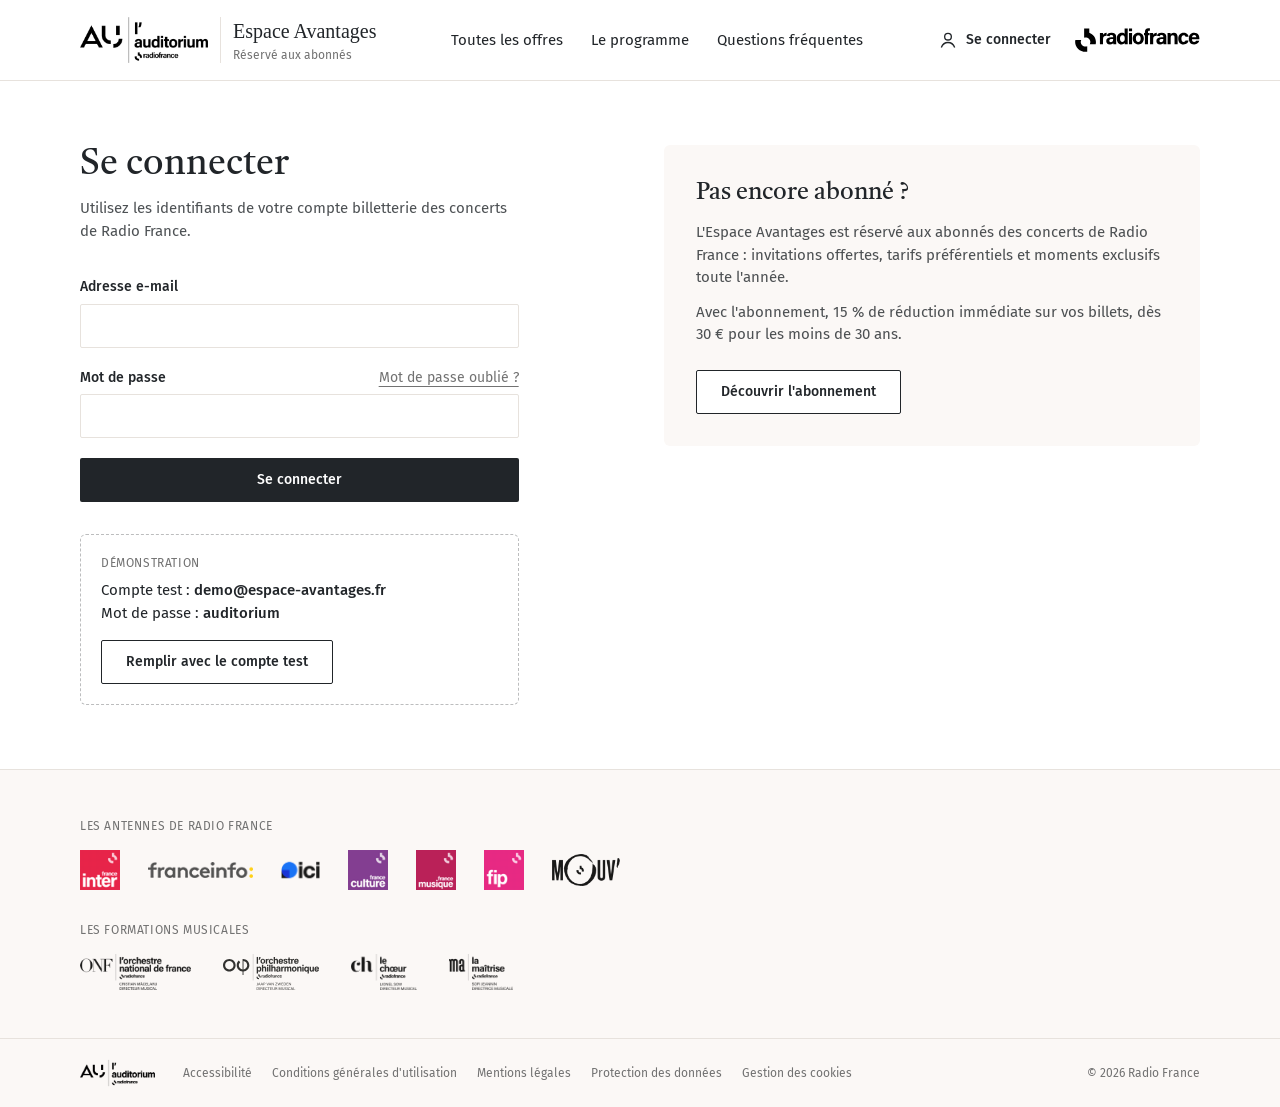
==== connexion.html @ 9acee616 "Retours de Rachel : formules d'abonnement, dégradés NL discrets, logos des antennes, FAQ connexion C" ====
<!DOCTYPE html>
<html lang="fr">
<head>
    <meta charset="UTF-8">
    <meta name="viewport" content="width=device-width, initial-scale=1.0">
    <meta name="robots" content="noindex, nofollow">
    <title>Se connecter - Espace Avantages (V5)</title>
    <!--
      V5 : reprise de la maquette V4 d'Emmanuelle (RnD) avec les remarques du 18/11/2026
      - Logo l'Auditorium en haut à gauche, « Réservé aux abonnés » en petit, logo Radio France noir à droite
      - Polices de la newsletter et du site de la Maison de la Radio : Castoro (titres), Fira Sans (texte)
      - Plus de bleu Radio France : boutons noirs comme les boutons « Réserver » du site de la Maison de la Radio
      - Peu de noir / gris foncé : fonds blancs et crème
      - Pas de bloc « Rechercher une offre » sur la home : bouton « Voir toutes les offres »
      - Carrousel : photo dominante, titre court qui ne recouvre plus l'image, bouton plus discret
      - Plus d'offres visibles, boutons hiérarchisés, présentation de l'EA en 3 points
    -->
    <link rel="preconnect" href="https://fonts.googleapis.com">
    <link rel="preconnect" href="https://fonts.gstatic.com" crossorigin>
    <link href="https://fonts.googleapis.com/css2?family=Castoro:ital@0;1&family=Fira+Sans:wght@400;500;600&display=swap" rel="stylesheet">
    <link rel="stylesheet" href="style.css?v=202611261150">
    <style>
        .no-scrollbar::-webkit-scrollbar { display: none; }
        .no-scrollbar { scrollbar-width: none; }
        /* Carrousel : les offres glissent côte à côte et suivent le doigt */
        #viewport { overflow: hidden; touch-action: pan-y; }
        #track { display: flex; transition: transform .55s cubic-bezier(.22,.61,.36,1); will-change: transform; }
        #track.drag { transition: none; }
        .slide { display: grid; flex: 0 0 100%; min-width: 100%; user-select: none; -webkit-user-select: none; }
        .slide img { -webkit-user-drag: none; }
        @media (prefers-reduced-motion: reduce) { #track { transition: none; } }
        details > summary { list-style: none; cursor: pointer; }
        details > summary::-webkit-details-marker { display: none; }
        details[open] .chev { transform: rotate(180deg); }
        :focus-visible { outline: 2px solid #212529; outline-offset: 3px; }
        .chip { flex-shrink: 0; height: 2.5rem; padding: 0 1.1rem; border: 1px solid #E7E2DD; border-radius: 999px; font-size: 14px; background: #fff; white-space: nowrap; transition: background .15s, color .15s, border-color .15s; }
        .chip:hover { border-color: #212529; }
        .chip[aria-pressed="true"] { background: #212529; border-color: #212529; color: #fff; }
        /* Dégradés de la newsletter, en touches discrètes */
        .bandeau-degrade { position: relative; background: #fff; isolation: isolate; }
        .bandeau-degrade::before { content: ''; position: absolute; inset: 0; z-index: -1; background: url(img/degrade-large.jpg) center bottom / cover no-repeat; opacity: .55; }
        @media (hover: hover) {
            a.group.border[href^="offre.html"] { position: relative; }
            a.group.border[href^="offre.html"]::before { content: ''; position: absolute; inset: 30% -26px -34px; z-index: -1; background: url(img/degrade-centre.jpg) center / 100% 100% no-repeat; opacity: 0; transition: opacity .45s ease; filter: saturate(1.15); pointer-events: none; }
            a.group.border[href^="offre.html"]:hover::before { opacity: 1; }
        }
    </style>
</head>
<body class="bg-white text-au-ink font-sans antialiased">

    <!-- ============ HAUT DE PAGE ============ -->
    <header class="sticky top-0 z-30 bg-white border-b border-au-line">
        <div class="max-w-6xl mx-auto px-4 h-16 md:h-20 flex items-center justify-between gap-4">
            <a href="avantage-v5.html" class="flex items-center gap-2.5 sm:gap-3 shrink-0" aria-label="Espace Avantages, accueil">
                <img src="img/auditorium_logo.png" alt="l'Auditorium de Radio France" class="h-8 sm:h-9 md:h-12 w-auto">
                <span class="block border-l border-au-line pl-2.5 sm:pl-3 leading-tight">
                    <span class="block font-nl text-[15px] sm:text-lg md:text-xl leading-none whitespace-nowrap">Espace Avantages</span>
                    <span class="block text-[11px] sm:text-xs text-au-grey mt-0.5">Réservé aux abonnés</span>
                </span>
            </a>

            <nav class="hidden lg:flex items-center gap-5 xl:gap-7 text-[15px] whitespace-nowrap" aria-label="Menu principal">
                <a href="offres.html" class="hover:underline underline-offset-4">Toutes les offres</a>
                <a href="#programme" class="hover:underline underline-offset-4">Le programme</a>
                <a href="#faq" class="hover:underline underline-offset-4">Questions fréquentes</a>
            </nav>

            <div class="flex items-center gap-4 md:gap-6">
                <a href="#" class="flex items-center gap-2 text-sm font-medium whitespace-nowrap hover:underline underline-offset-4">
                    <svg class="w-5 h-5" viewBox="0 0 24 24" fill="none" stroke="currentColor" stroke-width="1.6" aria-hidden="true"><circle cx="12" cy="8" r="4"/><path d="M4 21c1.5-4 4.5-6 8-6s6.5 2 8 6"/></svg>
                    <span class="hidden md:inline">Se connecter</span>
                </a>
                <img src="img/rf_logo_noir.svg" alt="Radio France" class="hidden sm:block h-5 md:h-6 w-auto">
                <button class="lg:hidden p-1" aria-label="Ouvrir le menu">
                    <svg class="w-6 h-6" viewBox="0 0 24 24" fill="none" stroke="currentColor" stroke-width="1.6" aria-hidden="true"><path d="M4 7h16M4 12h16M4 17h16"/></svg>
                </button>
            </div>
        </div>
    </header>

    <main>
    <div class="max-w-6xl mx-auto px-4 py-10 md:py-16">
        <div class="grid grid-cols-1 md:grid-cols-12 gap-8 md:gap-12 items-start">
            <div class="md:col-span-6 lg:col-span-5">
                <h1 class="font-serif text-3xl md:text-4xl">Se connecter</h1>
                <p class="mt-3 text-[15px] text-au-ink/80">Utilisez les identifiants de votre compte billetterie des concerts de Radio France.</p>
                <form id="form" class="mt-8 space-y-5" novalidate>
                    <div>
                        <label for="email" class="text-sm font-medium">Adresse e-mail</label>
                        <input id="email" type="email" autocomplete="username" class="mt-1.5 w-full h-11 px-3 border border-au-line rounded-sm text-[15px] focus:outline-none focus:border-au-ink">
                    </div>
                    <div>
                        <div class="flex items-baseline justify-between"><label for="mdp" class="text-sm font-medium">Mot de passe</label><a href="#" class="text-sm underline underline-offset-4 text-au-grey">Mot de passe oublié ?</a></div>
                        <input id="mdp" type="password" autocomplete="current-password" class="mt-1.5 w-full h-11 px-3 border border-au-line rounded-sm text-[15px] focus:outline-none focus:border-au-ink">
                    </div>
                    <p id="erreur" class="hidden text-sm text-fm" role="alert">Adresse e-mail ou mot de passe incorrect.</p>
                    <button type="submit" class="w-full inline-flex items-center justify-center h-11 px-6 bg-au-ink text-white text-sm font-medium rounded-sm hover:bg-black transition">Se connecter</button>
                </form>
                <div class="mt-8 border border-dashed border-au-ink/30 rounded-md p-5">
                    <p class="text-xs uppercase tracking-wider text-au-grey">Démonstration</p>
                    <p class="mt-2 text-[15px]">Compte test : <strong class="font-medium">demo@espace-avantages.fr</strong><br>Mot de passe : <strong class="font-medium">auditorium</strong></p>
                    <button id="remplir" type="button" class="mt-4 inline-flex items-center justify-center h-11 px-6 border border-au-ink bg-white text-sm font-medium rounded-sm hover:bg-au-ink hover:text-white transition">Remplir avec le compte test</button>
                </div>
            </div>
            <div class="md:col-span-6 lg:col-span-6 lg:col-start-7 bg-au-cream rounded-md p-6 md:p-8">
                <h2 class="font-serif text-2xl">Pas encore abonné ?</h2>
                <p class="mt-3 text-[15px] text-au-ink/80">L'Espace Avantages est réservé aux abonnés des concerts de Radio France : invitations offertes, tarifs préférentiels et moments exclusifs toute l'année.</p>
                <p class="mt-3 text-[15px] text-au-ink/80">Avec l'abonnement, 15 % de réduction immédiate sur vos billets, dès 30 € pour les moins de 30 ans.</p>
                <a href="#" class="mt-6 inline-flex items-center justify-center h-11 px-6 border border-au-ink bg-white text-sm font-medium rounded-sm hover:bg-au-ink hover:text-white transition">Découvrir l'abonnement</a>
            </div>
        </div>
    </div>
    </main>

    <!-- ============ PIED DE PAGE ============ -->
    <footer class="bg-au-cream border-t border-au-line">
        <div class="max-w-6xl mx-auto px-4 py-10 md:py-12 space-y-8">
            <div>
                <p class="text-xs uppercase tracking-wider text-au-grey mb-4">Les antennes de Radio France</p>
                <nav class="flex flex-wrap items-center gap-x-7 gap-y-5" aria-label="Antennes de Radio France"><a href="https://www.radiofrance.fr/franceinter" target="_blank" rel="noopener" class="opacity-90 hover:opacity-100 transition" aria-label="France Inter"><img loading="lazy" src="img/logos/France-Inter.png" alt="France Inter" class="h-10 w-auto"></a><a href="https://www.franceinfo.fr/" target="_blank" rel="noopener" class="opacity-90 hover:opacity-100 transition" aria-label="franceinfo"><img loading="lazy" src="img/logos/Franceinfo.png" alt="franceinfo" class="h-4 w-auto"></a><a href="https://www.ici.fr/" target="_blank" rel="noopener" class="opacity-90 hover:opacity-100 transition" aria-label="ici"><img loading="lazy" src="img/logos/ici.png" alt="ici" class="h-8 w-auto"></a><a href="https://www.radiofrance.fr/franceculture" target="_blank" rel="noopener" class="opacity-90 hover:opacity-100 transition" aria-label="France Culture"><img loading="lazy" src="img/logos/France-Culture.png" alt="France Culture" class="h-10 w-auto"></a><a href="https://www.radiofrance.fr/francemusique" target="_blank" rel="noopener" class="opacity-90 hover:opacity-100 transition" aria-label="France Musique"><img loading="lazy" src="img/logos/France-Musique.png" alt="France Musique" class="h-10 w-auto"></a><a href="https://www.radiofrance.fr/fip" target="_blank" rel="noopener" class="opacity-90 hover:opacity-100 transition" aria-label="Fip"><img loading="lazy" src="img/logos/FIP.png" alt="Fip" class="h-10 w-auto"></a><a href="https://www.radiofrance.fr/mouv" target="_blank" rel="noopener" class="opacity-90 hover:opacity-100 transition" aria-label="Mouv'"><img loading="lazy" src="img/logos/mouv.png" alt="Mouv'" class="h-8 w-auto"></a></nav>
            </div>
            <div>
                <p class="text-xs uppercase tracking-wider text-au-grey mb-4">Les formations musicales</p>
                <nav class="flex flex-wrap items-center gap-x-8 gap-y-5" aria-label="Formations musicales de Radio France"><a href="https://www.maisondelaradioetdelamusique.fr/formations/orchestre-national-de-france" target="_blank" rel="noopener" class="opacity-90 hover:opacity-100 transition" aria-label="Orchestre National de France"><img loading="lazy" src="img/logos/onf-202010.png" alt="Orchestre National de France" class="h-9 w-auto"></a><a href="https://www.maisondelaradioetdelamusique.fr/formations/orchestre-philharmonique-de-radio-france" target="_blank" rel="noopener" class="opacity-90 hover:opacity-100 transition" aria-label="Orchestre Philharmonique de Radio France"><img loading="lazy" src="img/logos/orchestre_philarmonique_4.svg" alt="Orchestre Philharmonique de Radio France" class="h-9 w-auto"></a><a href="https://www.maisondelaradioetdelamusique.fr/formations/choeur-de-radio-france" target="_blank" rel="noopener" class="opacity-90 hover:opacity-100 transition" aria-label="Chœur de Radio France"><img loading="lazy" src="img/logos/ch.png" alt="Chœur de Radio France" class="h-9 w-auto"></a><a href="https://www.maisondelaradioetdelamusique.fr/formations/maitrise-de-radio-france" target="_blank" rel="noopener" class="opacity-90 hover:opacity-100 transition" aria-label="Maîtrise de Radio France"><img loading="lazy" src="img/logos/ma.png" alt="Maîtrise de Radio France" class="h-9 w-auto"></a></nav>
            </div>
        </div>
        <div class="border-t border-au-line">
            <div class="max-w-6xl mx-auto px-4 py-5 flex flex-wrap items-center gap-x-5 gap-y-2 text-xs text-au-grey">
                <img src="img/auditorium_logo.png" alt="l'Auditorium de Radio France" class="h-7 w-auto mr-2">
                <a href="#" class="hover:underline">Accessibilité</a><a href="#" class="hover:underline">Conditions générales d'utilisation</a><a href="#" class="hover:underline">Mentions légales</a><a href="#" class="hover:underline">Protection des données</a><a href="#" class="hover:underline">Gestion des cookies</a><span class="md:ml-auto">© 2026 Radio France</span>
            </div>
        </div>
    </footer>

    <script src="auth.js"></script>

    <script>
    (function () {
        const p = new URLSearchParams(location.search);
        const retour = p.get('retour') || 'avantage-v5.html';
        if (EA.utilisateur()) { location.replace(retour); return; }
        const $ = id => document.getElementById(id);
        $('remplir').onclick = () => { $('email').value = EA.DEMO.email; $('mdp').value = EA.DEMO.mdp; $('email').focus(); };
        $('form').onsubmit = ev => {
            ev.preventDefault();
            if (EA.connecter($('email').value, $('mdp').value)) location.href = retour;
            else { $('erreur').classList.remove('hidden'); $('mdp').value = ''; $('mdp').focus(); }
        };
    })();
    </script>
</body>
</html>
---- style.css ----
*,:after,:before{--tw-border-spacing-x:0;--tw-border-spacing-y:0;--tw-translate-x:0;--tw-translate-y:0;--tw-rotate:0;--tw-skew-x:0;--tw-skew-y:0;--tw-scale-x:1;--tw-scale-y:1;--tw-pan-x: ;--tw-pan-y: ;--tw-pinch-zoom: ;--tw-scroll-snap-strictness:proximity;--tw-gradient-from-position: ;--tw-gradient-via-position: ;--tw-gradient-to-position: ;--tw-ordinal: ;--tw-slashed-zero: ;--tw-numeric-figure: ;--tw-numeric-spacing: ;--tw-numeric-fraction: ;--tw-ring-inset: ;--tw-ring-offset-width:0px;--tw-ring-offset-color:#fff;--tw-ring-color:rgba(59,130,246,.5);--tw-ring-offset-shadow:0 0 #0000;--tw-ring-shadow:0 0 #0000;--tw-shadow:0 0 #0000;--tw-shadow-colored:0 0 #0000;--tw-blur: ;--tw-brightness: ;--tw-contrast: ;--tw-grayscale: ;--tw-hue-rotate: ;--tw-invert: ;--tw-saturate: ;--tw-sepia: ;--tw-drop-shadow: ;--tw-backdrop-blur: ;--tw-backdrop-brightness: ;--tw-backdrop-contrast: ;--tw-backdrop-grayscale: ;--tw-backdrop-hue-rotate: ;--tw-backdrop-invert: ;--tw-backdrop-opacity: ;--tw-backdrop-saturate: ;--tw-backdrop-sepia: ;--tw-contain-size: ;--tw-contain-layout: ;--tw-contain-paint: ;--tw-contain-style: }::backdrop{--tw-border-spacing-x:0;--tw-border-spacing-y:0;--tw-translate-x:0;--tw-translate-y:0;--tw-rotate:0;--tw-skew-x:0;--tw-skew-y:0;--tw-scale-x:1;--tw-scale-y:1;--tw-pan-x: ;--tw-pan-y: ;--tw-pinch-zoom: ;--tw-scroll-snap-strictness:proximity;--tw-gradient-from-position: ;--tw-gradient-via-position: ;--tw-gradient-to-position: ;--tw-ordinal: ;--tw-slashed-zero: ;--tw-numeric-figure: ;--tw-numeric-spacing: ;--tw-numeric-fraction: ;--tw-ring-inset: ;--tw-ring-offset-width:0px;--tw-ring-offset-color:#fff;--tw-ring-color:rgba(59,130,246,.5);--tw-ring-offset-shadow:0 0 #0000;--tw-ring-shadow:0 0 #0000;--tw-shadow:0 0 #0000;--tw-shadow-colored:0 0 #0000;--tw-blur: ;--tw-brightness: ;--tw-contrast: ;--tw-grayscale: ;--tw-hue-rotate: ;--tw-invert: ;--tw-saturate: ;--tw-sepia: ;--tw-drop-shadow: ;--tw-backdrop-blur: ;--tw-backdrop-brightness: ;--tw-backdrop-contrast: ;--tw-backdrop-grayscale: ;--tw-backdrop-hue-rotate: ;--tw-backdrop-invert: ;--tw-backdrop-opacity: ;--tw-backdrop-saturate: ;--tw-backdrop-sepia: ;--tw-contain-size: ;--tw-contain-layout: ;--tw-contain-paint: ;--tw-contain-style: }/*! tailwindcss v3.4.17 | MIT License | https://tailwindcss.com*/*,:after,:before{box-sizing:border-box;border:0 solid #e5e7eb}:after,:before{--tw-content:""}:host,html{line-height:1.5;-webkit-text-size-adjust:100%;-moz-tab-size:4;-o-tab-size:4;tab-size:4;font-family:Fira Sans,Arial,sans-serif;font-feature-settings:normal;font-variation-settings:normal;-webkit-tap-highlight-color:transparent}body{margin:0;line-height:inherit}hr{height:0;color:inherit;border-top-width:1px}abbr:where([title]){-webkit-text-decoration:underline dotted;text-decoration:underline dotted}h1,h2,h3,h4,h5,h6{font-size:inherit;font-weight:inherit}a{color:inherit;text-decoration:inherit}b,strong{font-weight:bolder}code,kbd,pre,samp{font-family:ui-monospace,SFMono-Regular,Menlo,Monaco,Consolas,Liberation Mono,Courier New,monospace;font-feature-settings:normal;font-variation-settings:normal;font-size:1em}small{font-size:80%}sub,sup{font-size:75%;line-height:0;position:relative;vertical-align:baseline}sub{bottom:-.25em}sup{top:-.5em}table{text-indent:0;border-color:inherit;border-collapse:collapse}button,input,optgroup,select,textarea{font-family:inherit;font-feature-settings:inherit;font-variation-settings:inherit;font-size:100%;font-weight:inherit;line-height:inherit;letter-spacing:inherit;color:inherit;margin:0;padding:0}button,select{text-transform:none}button,input:where([type=button]),input:where([type=reset]),input:where([type=submit]){-webkit-appearance:button;background-color:transparent;background-image:none}:-moz-focusring{outline:auto}:-moz-ui-invalid{box-shadow:none}progress{vertical-align:baseline}::-webkit-inner-spin-button,::-webkit-outer-spin-button{height:auto}[type=search]{-webkit-appearance:textfield;outline-offset:-2px}::-webkit-search-decoration{-webkit-appearance:none}::-webkit-file-upload-button{-webkit-appearance:button;font:inherit}summary{display:list-item}blockquote,dd,dl,figure,h1,h2,h3,h4,h5,h6,hr,p,pre{margin:0}fieldset{margin:0}fieldset,legend{padding:0}menu,ol,ul{list-style:none;margin:0;padding:0}dialog{padding:0}textarea{resize:vertical}input::-moz-placeholder,textarea::-moz-placeholder{opacity:1;color:#9ca3af}input::placeholder,textarea::placeholder{opacity:1;color:#9ca3af}[role=button],button{cursor:pointer}:disabled{cursor:default}audio,canvas,embed,iframe,img,object,svg,video{display:block;vertical-align:middle}img,video{max-width:100%;height:auto}[hidden]:where(:not([hidden=until-found])){display:none}.fixed{position:fixed}.absolute{position:absolute}.relative{position:relative}.sticky{position:sticky}.inset-0{inset:0}.top-0{top:0}.isolate{isolation:isolate}.z-30{z-index:30}.z-40{z-index:40}.-mx-4{margin-left:-1rem;margin-right:-1rem}.mx-auto{margin-left:auto;margin-right:auto}.mb-4{margin-bottom:1rem}.mb-5{margin-bottom:1.25rem}.mb-6{margin-bottom:1.5rem}.mr-2{margin-right:.5rem}.mt-0\.5{margin-top:.125rem}.mt-1{margin-top:.25rem}.mt-1\.5{margin-top:.375rem}.mt-10{margin-top:2.5rem}.mt-16{margin-top:4rem}.mt-2{margin-top:.5rem}.mt-2\.5{margin-top:.625rem}.mt-3{margin-top:.75rem}.mt-4{margin-top:1rem}.mt-5{margin-top:1.25rem}.mt-6{margin-top:1.5rem}.mt-8{margin-top:2rem}.mt-auto{margin-top:auto}.block{display:block}.flex{display:flex}.inline-flex{display:inline-flex}.grid{display:grid}.hidden{display:none}.aspect-\[16\/10\]{aspect-ratio:16/10}.aspect-\[4\/3\]{aspect-ratio:4/3}.aspect-\[540\/620\]{aspect-ratio:540/620}.h-1{height:.25rem}.h-1\.5{height:.375rem}.h-10{height:2.5rem}.h-11{height:2.75rem}.h-16{height:4rem}.h-2{height:.5rem}.h-2\.5{height:.625rem}.h-20{height:5rem}.h-4{height:1rem}.h-5{height:1.25rem}.h-6{height:1.5rem}.h-7{height:1.75rem}.h-8{height:2rem}.h-9{height:2.25rem}.h-full{height:100%}.max-h-\[90vh\]{max-height:90vh}.w-16{width:4rem}.w-2{width:.5rem}.w-2\.5{width:.625rem}.w-20{width:5rem}.w-4{width:1rem}.w-5{width:1.25rem}.w-6{width:1.5rem}.w-8{width:2rem}.w-9{width:2.25rem}.w-\[44\%\]{width:44%}.w-\[62\%\]{width:62%}.w-auto{width:auto}.w-full{width:100%}.min-w-0{min-width:0}.max-w-3xl{max-width:48rem}.max-w-6xl{max-width:72rem}.flex-1{flex:1 1 0%}.flex-shrink{flex-shrink:1}.shrink-0{flex-shrink:0}.transform{transform:translate(var(--tw-translate-x),var(--tw-translate-y)) rotate(var(--tw-rotate)) skewX(var(--tw-skew-x)) skewY(var(--tw-skew-y)) scaleX(var(--tw-scale-x)) scaleY(var(--tw-scale-y))}.cursor-pointer{cursor:pointer}.snap-x{scroll-snap-type:x var(--tw-scroll-snap-strictness)}.snap-mandatory{--tw-scroll-snap-strictness:mandatory}.snap-start{scroll-snap-align:start}.scroll-mt-28{scroll-margin-top:7rem}.scroll-px-4{scroll-padding-left:1rem;scroll-padding-right:1rem}.grid-cols-1{grid-template-columns:repeat(1,minmax(0,1fr))}.flex-col{flex-direction:column}.flex-wrap{flex-wrap:wrap}.place-items-center{place-items:center}.items-start{align-items:flex-start}.items-end{align-items:flex-end}.items-center{align-items:center}.items-baseline{align-items:baseline}.justify-center{justify-content:center}.justify-between{justify-content:space-between}.gap-0{gap:0}.gap-1{gap:.25rem}.gap-1\.5{gap:.375rem}.gap-2{gap:.5rem}.gap-2\.5{gap:.625rem}.gap-3{gap:.75rem}.gap-4{gap:1rem}.gap-5{gap:1.25rem}.gap-6{gap:1.5rem}.gap-8{gap:2rem}.gap-x-5{-moz-column-gap:1.25rem;column-gap:1.25rem}.gap-x-7{-moz-column-gap:1.75rem;column-gap:1.75rem}.gap-x-8{-moz-column-gap:2rem;column-gap:2rem}.gap-y-2{row-gap:.5rem}.gap-y-5{row-gap:1.25rem}.space-y-1>:not([hidden])~:not([hidden]){--tw-space-y-reverse:0;margin-top:calc(.25rem*(1 - var(--tw-space-y-reverse)));margin-bottom:calc(.25rem*var(--tw-space-y-reverse))}.space-y-2>:not([hidden])~:not([hidden]){--tw-space-y-reverse:0;margin-top:calc(.5rem*(1 - var(--tw-space-y-reverse)));margin-bottom:calc(.5rem*var(--tw-space-y-reverse))}.space-y-3>:not([hidden])~:not([hidden]){--tw-space-y-reverse:0;margin-top:calc(.75rem*(1 - var(--tw-space-y-reverse)));margin-bottom:calc(.75rem*var(--tw-space-y-reverse))}.space-y-5>:not([hidden])~:not([hidden]){--tw-space-y-reverse:0;margin-top:calc(1.25rem*(1 - var(--tw-space-y-reverse)));margin-bottom:calc(1.25rem*var(--tw-space-y-reverse))}.space-y-8>:not([hidden])~:not([hidden]){--tw-space-y-reverse:0;margin-top:calc(2rem*(1 - var(--tw-space-y-reverse)));margin-bottom:calc(2rem*var(--tw-space-y-reverse))}.self-start{align-self:flex-start}.overflow-hidden{overflow:hidden}.overflow-x-auto{overflow-x:auto}.overflow-y-auto{overflow-y:auto}.whitespace-nowrap{white-space:nowrap}.rounded{border-radius:.25rem}.rounded-full{border-radius:9999px}.rounded-md{border-radius:.375rem}.rounded-sm{border-radius:.125rem}.rounded-t-lg{border-top-left-radius:.5rem;border-top-right-radius:.5rem}.border{border-width:1px}.border-b{border-bottom-width:1px}.border-l{border-left-width:1px}.border-t{border-top-width:1px}.border-dashed{border-style:dashed}.border-au-ink{--tw-border-opacity:1;border-color:rgb(33 37 41/var(--tw-border-opacity,1))}.border-au-ink\/30{border-color:rgba(33,37,41,.3)}.border-au-line{--tw-border-opacity:1;border-color:rgb(231 226 221/var(--tw-border-opacity,1))}.bg-\[\#5CFFA6\]{--tw-bg-opacity:1;background-color:rgb(92 255 166/var(--tw-bg-opacity,1))}.bg-au-cream{--tw-bg-opacity:1;background-color:rgb(251 248 246/var(--tw-bg-opacity,1))}.bg-au-ink{--tw-bg-opacity:1;background-color:rgb(33 37 41/var(--tw-bg-opacity,1))}.bg-au-line{--tw-bg-opacity:1;background-color:rgb(231 226 221/var(--tw-bg-opacity,1))}.bg-black\/40{background-color:rgba(0,0,0,.4)}.bg-fc{background-color:rgb(117 42 131/var(--tw-bg-opacity,1))}.bg-fc,.bg-fi{--tw-bg-opacity:1}.bg-fi{background-color:rgb(226 1 52/var(--tw-bg-opacity,1))}.bg-fm{--tw-bg-opacity:1;background-color:rgb(168 0 65/var(--tw-bg-opacity,1))}.bg-white{--tw-bg-opacity:1;background-color:rgb(255 255 255/var(--tw-bg-opacity,1))}.object-contain{-o-object-fit:contain;object-fit:contain}.object-cover{-o-object-fit:cover;object-fit:cover}.p-1{padding:.25rem}.p-3{padding:.75rem}.p-4{padding:1rem}.p-5{padding:1.25rem}.p-6{padding:1.5rem}.px-2{padding-left:.5rem;padding-right:.5rem}.px-2\.5{padding-left:.625rem;padding-right:.625rem}.px-3{padding-left:.75rem;padding-right:.75rem}.px-4{padding-left:1rem;padding-right:1rem}.px-5{padding-left:1.25rem;padding-right:1.25rem}.px-6{padding-left:1.5rem;padding-right:1.5rem}.px-7{padding-left:1.75rem;padding-right:1.75rem}.py-0\.5{padding-top:.125rem;padding-bottom:.125rem}.py-1{padding-top:.25rem;padding-bottom:.25rem}.py-10{padding-top:2.5rem;padding-bottom:2.5rem}.py-16{padding-top:4rem;padding-bottom:4rem}.py-4{padding-top:1rem;padding-bottom:1rem}.py-5{padding-top:1.25rem;padding-bottom:1.25rem}.py-7{padding-top:1.75rem;padding-bottom:1.75rem}.pb-16{padding-bottom:4rem}.pb-3{padding-bottom:.75rem}.pb-8{padding-bottom:2rem}.pl-2\.5{padding-left:.625rem}.pt-12{padding-top:3rem}.pt-14{padding-top:3.5rem}.pt-16{padding-top:4rem}.pt-5{padding-top:1.25rem}.pt-6{padding-top:1.5rem}.pt-8{padding-top:2rem}.text-center{text-align:center}.font-nl{font-family:Georgia,Times New Roman,serif}.font-sans{font-family:Fira Sans,Arial,sans-serif}.font-serif{font-family:Castoro,Georgia,serif}.text-2xl{font-size:1.5rem;line-height:2rem}.text-3xl{font-size:1.875rem;line-height:2.25rem}.text-\[11px\]{font-size:11px}.text-\[15px\]{font-size:15px}.text-\[16px\]{font-size:16px}.text-base{font-size:1rem;line-height:1.5rem}.text-lg{font-size:1.125rem;line-height:1.75rem}.text-sm{font-size:.875rem;line-height:1.25rem}.text-xl{font-size:1.25rem;line-height:1.75rem}.text-xs{font-size:.75rem;line-height:1rem}.font-medium{font-weight:500}.font-semibold{font-weight:600}.uppercase{text-transform:uppercase}.leading-none{line-height:1}.leading-relaxed{line-height:1.625}.leading-snug{line-height:1.375}.leading-tight{line-height:1.25}.tracking-\[0\.2em\]{letter-spacing:.2em}.tracking-wider{letter-spacing:.05em}.text-au-grey{--tw-text-opacity:1;color:rgb(114 114 114/var(--tw-text-opacity,1))}.text-au-ink{--tw-text-opacity:1;color:rgb(33 37 41/var(--tw-text-opacity,1))}.text-au-ink\/80{color:rgba(33,37,41,.8)}.text-au-ink\/90{color:rgba(33,37,41,.9)}.text-fm{--tw-text-opacity:1;color:rgb(168 0 65/var(--tw-text-opacity,1))}.text-white{--tw-text-opacity:1;color:rgb(255 255 255/var(--tw-text-opacity,1))}.underline{text-decoration-line:underline}.underline-offset-4{text-underline-offset:4px}.antialiased{-webkit-font-smoothing:antialiased;-moz-osx-font-smoothing:grayscale}.accent-\[\#212529\]{accent-color:#212529}.opacity-90{opacity:.9}.outline{outline-style:solid}.filter{filter:var(--tw-blur) var(--tw-brightness) var(--tw-contrast) var(--tw-grayscale) var(--tw-hue-rotate) var(--tw-invert) var(--tw-saturate) var(--tw-sepia) var(--tw-drop-shadow)}.transition{transition-property:color,background-color,border-color,text-decoration-color,fill,stroke,opacity,box-shadow,transform,filter,-webkit-backdrop-filter;transition-property:color,background-color,border-color,text-decoration-color,fill,stroke,opacity,box-shadow,transform,filter,backdrop-filter;transition-property:color,background-color,border-color,text-decoration-color,fill,stroke,opacity,box-shadow,transform,filter,backdrop-filter,-webkit-backdrop-filter;transition-timing-function:cubic-bezier(.4,0,.2,1);transition-duration:.15s}.transition-all{transition-property:all;transition-timing-function:cubic-bezier(.4,0,.2,1);transition-duration:.15s}.duration-300{transition-duration:.3s}.after\:w-px:after{content:var(--tw-content);width:1px}.after\:shrink-0:after{content:var(--tw-content);flex-shrink:0}.after\:content-\[\"\"\]:after,.after\:content-\[\'\'\]:after{--tw-content:"";content:var(--tw-content)}.hover\:border-au-ink\/40:hover{border-color:rgba(33,37,41,.4)}.hover\:bg-au-cream:hover{--tw-bg-opacity:1;background-color:rgb(251 248 246/var(--tw-bg-opacity,1))}.hover\:bg-au-ink:hover{--tw-bg-opacity:1;background-color:rgb(33 37 41/var(--tw-bg-opacity,1))}.hover\:bg-black:hover{--tw-bg-opacity:1;background-color:rgb(0 0 0/var(--tw-bg-opacity,1))}.hover\:bg-white:hover{--tw-bg-opacity:1;background-color:rgb(255 255 255/var(--tw-bg-opacity,1))}.hover\:text-white:hover{--tw-text-opacity:1;color:rgb(255 255 255/var(--tw-text-opacity,1))}.hover\:underline:hover{text-decoration-line:underline}.hover\:opacity-100:hover{opacity:1}.hover\:shadow-\[0_6px_20px_-12px_rgba\(0\2c 0\2c 0\2c 0\.25\)\]:hover{--tw-shadow:0 6px 20px -12px rgba(0,0,0,.25);--tw-shadow-colored:0 6px 20px -12px var(--tw-shadow-color);box-shadow:var(--tw-ring-offset-shadow,0 0 #0000),var(--tw-ring-shadow,0 0 #0000),var(--tw-shadow)}.focus\:border-au-ink:focus{--tw-border-opacity:1;border-color:rgb(33 37 41/var(--tw-border-opacity,1))}.focus\:outline-none:focus{outline:2px solid transparent;outline-offset:2px}.group:hover .group-hover\:scale-\[1\.03\]{--tw-scale-x:1.03;--tw-scale-y:1.03;transform:translate(var(--tw-translate-x),var(--tw-translate-y)) rotate(var(--tw-rotate)) skewX(var(--tw-skew-x)) skewY(var(--tw-skew-y)) scaleX(var(--tw-scale-x)) scaleY(var(--tw-scale-y))}.group:hover .group-hover\:underline{text-decoration-line:underline}@media (min-width:640px){.sm\:block{display:block}.sm\:h-9{height:2.25rem}.sm\:w-\[30\%\]{width:30%}.sm\:w-\[42\%\]{width:42%}.sm\:grid-cols-2{grid-template-columns:repeat(2,minmax(0,1fr))}.sm\:grid-cols-3{grid-template-columns:repeat(3,minmax(0,1fr))}.sm\:gap-3{gap:.75rem}.sm\:pl-3{padding-left:.75rem}.sm\:text-lg{font-size:1.125rem;line-height:1.75rem}.sm\:text-xs{font-size:.75rem;line-height:1rem}}@media (min-width:768px){.md\:sticky{position:sticky}.md\:top-28{top:7rem}.md\:col-span-5{grid-column:span 5/span 5}.md\:col-span-6{grid-column:span 6/span 6}.md\:col-span-7{grid-column:span 7/span 7}.md\:mx-0{margin-left:0;margin-right:0}.md\:mb-6{margin-bottom:1.5rem}.md\:mb-8{margin-bottom:2rem}.md\:ml-auto{margin-left:auto}.md\:mt-12{margin-top:3rem}.md\:mt-24{margin-top:6rem}.md\:mt-8{margin-top:2rem}.md\:inline{display:inline}.md\:grid{display:grid}.md\:aspect-\[16\/10\]{aspect-ratio:16/10}.md\:h-10{height:2.5rem}.md\:h-12{height:3rem}.md\:h-20{height:5rem}.md\:h-24{height:6rem}.md\:h-6{height:1.5rem}.md\:w-10{width:2.5rem}.md\:w-20{width:5rem}.md\:w-24{width:6rem}.md\:w-auto{width:auto}.md\:max-w-lg{max-width:32rem}.md\:scroll-px-0{scroll-padding-left:0;scroll-padding-right:0}.md\:grid-cols-12{grid-template-columns:repeat(12,minmax(0,1fr))}.md\:grid-cols-3{grid-template-columns:repeat(3,minmax(0,1fr))}.md\:grid-cols-4{grid-template-columns:repeat(4,minmax(0,1fr))}.md\:grid-cols-5{grid-template-columns:repeat(5,minmax(0,1fr))}.md\:flex-row{flex-direction:row}.md\:items-center{align-items:center}.md\:justify-start{justify-content:flex-start}.md\:gap-10{gap:2.5rem}.md\:gap-12{gap:3rem}.md\:gap-5{gap:1.25rem}.md\:gap-6{gap:1.5rem}.md\:self-center{align-self:center}.md\:overflow-visible{overflow:visible}.md\:rounded-sm{border-radius:.125rem}.md\:p-10{padding:2.5rem}.md\:p-3\.5{padding:.875rem}.md\:p-6{padding:1.5rem}.md\:p-8{padding:2rem}.md\:px-0{padding-left:0;padding-right:0}.md\:px-10{padding-left:2.5rem;padding-right:2.5rem}.md\:py-12{padding-top:3rem;padding-bottom:3rem}.md\:py-16{padding-top:4rem;padding-bottom:4rem}.md\:py-24{padding-top:6rem;padding-bottom:6rem}.md\:py-8{padding-top:2rem;padding-bottom:2rem}.md\:pb-10{padding-bottom:2.5rem}.md\:pb-20{padding-bottom:5rem}.md\:pb-24{padding-bottom:6rem}.md\:pt-0{padding-top:0}.md\:pt-10{padding-top:2.5rem}.md\:pt-12{padding-top:3rem}.md\:pt-16{padding-top:4rem}.md\:pt-20{padding-top:5rem}.md\:pt-24{padding-top:6rem}.md\:pt-8{padding-top:2rem}.md\:text-2xl{font-size:1.5rem;line-height:2rem}.md\:text-3xl{font-size:1.875rem;line-height:2.25rem}.md\:text-4xl{font-size:2.25rem;line-height:2.5rem}.md\:text-5xl{font-size:3rem;line-height:1}.md\:text-base{font-size:1rem;line-height:1.5rem}.md\:text-lg{font-size:1.125rem;line-height:1.75rem}.md\:text-xl{font-size:1.25rem;line-height:1.75rem}.md\:after\:hidden:after{content:var(--tw-content);display:none}}@media (min-width:1024px){.lg\:col-span-4{grid-column:span 4/span 4}.lg\:col-span-5{grid-column:span 5/span 5}.lg\:col-span-6{grid-column:span 6/span 6}.lg\:col-span-8{grid-column:span 8/span 8}.lg\:col-start-7{grid-column-start:7}.lg\:flex{display:flex}.lg\:hidden{display:none}.lg\:grid-cols-12{grid-template-columns:repeat(12,minmax(0,1fr))}.lg\:grid-cols-2{grid-template-columns:repeat(2,minmax(0,1fr))}.lg\:grid-cols-4{grid-template-columns:repeat(4,minmax(0,1fr))}.lg\:gap-12{gap:3rem}}@media (min-width:1280px){.xl\:gap-7{gap:1.75rem}}
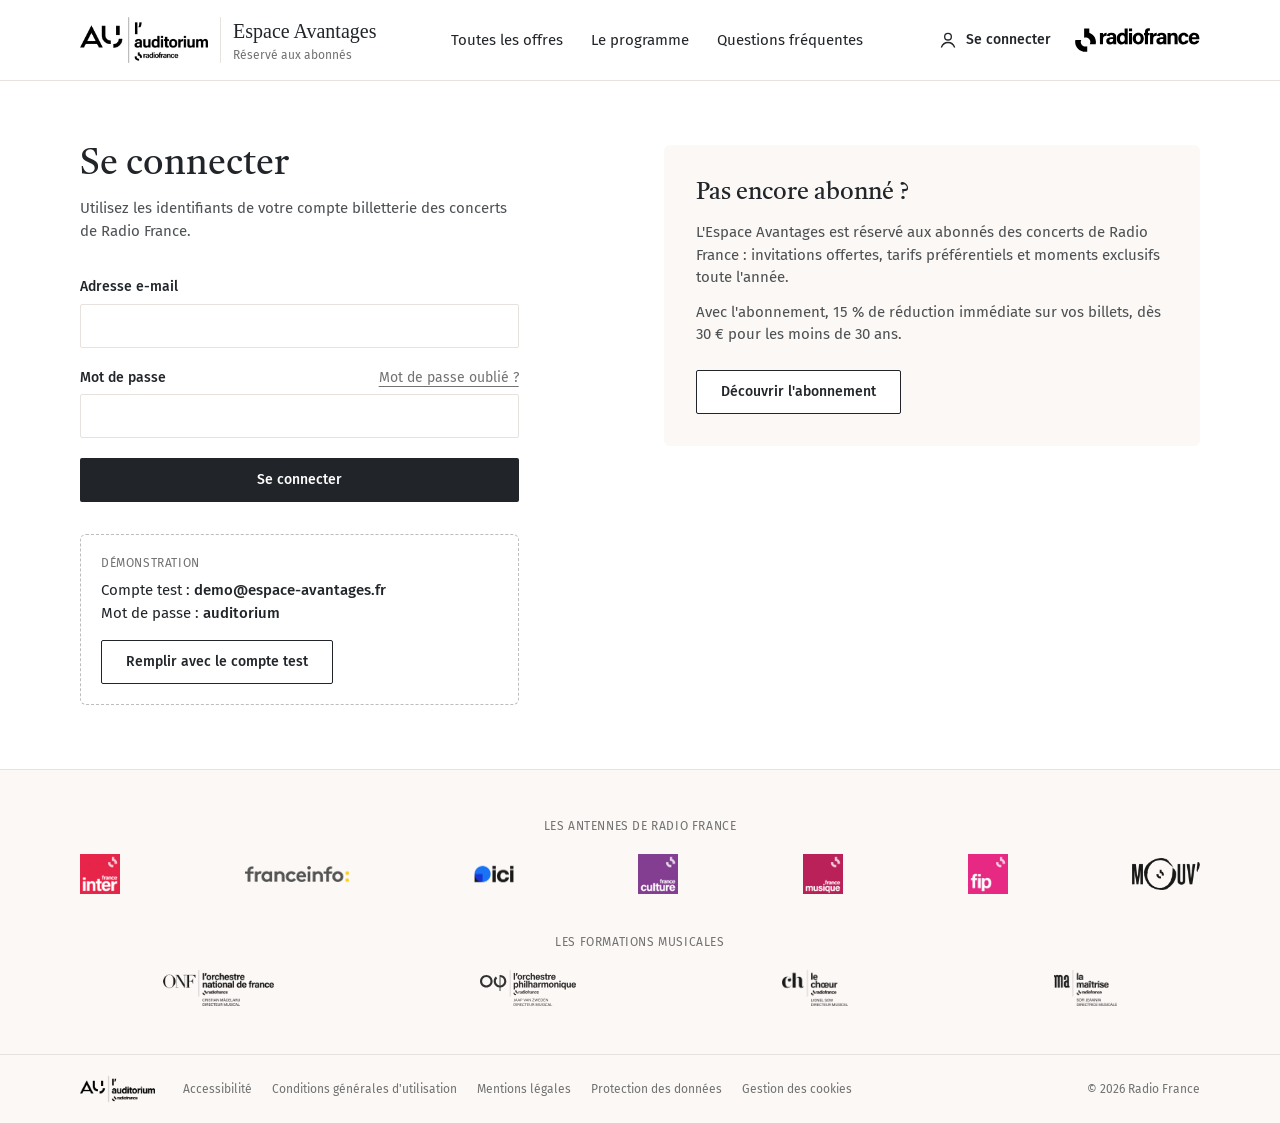
==== commit f31848b0: "Pied de page centré, halo de survol tout autour des offres Co-Authored-By: Claude Opus 5.5 <noreply@" ====
--- a/connexion.html
+++ b/connexion.html
@@ -18,7 +18,7 @@
     <link rel="preconnect" href="https://fonts.googleapis.com">
     <link rel="preconnect" href="https://fonts.gstatic.com" crossorigin>
     <link href="https://fonts.googleapis.com/css2?family=Castoro:ital@0;1&family=Fira+Sans:wght@400;500;600&display=swap" rel="stylesheet">
-    <link rel="stylesheet" href="style.css?v=202611261150">
+    <link rel="stylesheet" href="style.css?v=202611261158">
     <style>
         .no-scrollbar::-webkit-scrollbar { display: none; }
         .no-scrollbar { scrollbar-width: none; }
@@ -38,11 +38,16 @@
         .chip[aria-pressed="true"] { background: #212529; border-color: #212529; color: #fff; }
         /* Dégradés de la newsletter, en touches discrètes */
         .bandeau-degrade { position: relative; background: #fff; isolation: isolate; }
-        .bandeau-degrade::before { content: ''; position: absolute; inset: 0; z-index: -1; background: url(img/degrade-large.jpg) center bottom / cover no-repeat; opacity: .55; }
+        .bandeau-degrade::before { content: ''; position: absolute; inset: 0; z-index: -1; opacity: .6; filter: blur(24px);
+            /* même dégradé que la newsletter, recentré : rose à gauche, rose clair au centre, violet et vieux rose à droite */
+            background:
+                radial-gradient(28% 42% at 22% 52%, rgba(239,150,200,.45), transparent 70%),
+                radial-gradient(30% 38% at 50% 56%, rgba(246,186,222,.40), transparent 72%),
+                radial-gradient(24% 40% at 74% 50%, rgba(190,140,200,.42), transparent 70%),
+                radial-gradient(22% 34% at 84% 58%, rgba(220,140,180,.35), transparent 70%); }
         @media (hover: hover) {
-            a.group.border[href^="offre.html"] { position: relative; }
-            a.group.border[href^="offre.html"]::before { content: ''; position: absolute; inset: 30% -26px -34px; z-index: -1; background: url(img/degrade-centre.jpg) center / 100% 100% no-repeat; opacity: 0; transition: opacity .45s ease; filter: saturate(1.15); pointer-events: none; }
-            a.group.border[href^="offre.html"]:hover::before { opacity: 1; }
+            a.group.border[href^="offre.html"] { transition: box-shadow .45s ease, border-color .45s ease; }
+            a.group.border[href^="offre.html"]:hover { border-color: rgba(214,150,196,.55); box-shadow: 0 0 0 1px rgba(236,170,210,.25), 0 0 22px 2px rgba(239,160,205,.28), 0 0 48px 6px rgba(190,140,200,.16); }
         }
     </style>
 </head>
@@ -114,14 +119,14 @@
 
     <!-- ============ PIED DE PAGE ============ -->
     <footer class="bg-au-cream border-t border-au-line">
-        <div class="max-w-6xl mx-auto px-4 py-10 md:py-12 space-y-8">
+        <div class="max-w-6xl mx-auto px-4 py-10 md:py-12 space-y-10">
             <div>
-                <p class="text-xs uppercase tracking-wider text-au-grey mb-4">Les antennes de Radio France</p>
-                <nav class="flex flex-wrap items-center gap-x-7 gap-y-5" aria-label="Antennes de Radio France"><a href="https://www.radiofrance.fr/franceinter" target="_blank" rel="noopener" class="opacity-90 hover:opacity-100 transition" aria-label="France Inter"><img loading="lazy" src="img/logos/France-Inter.png" alt="France Inter" class="h-10 w-auto"></a><a href="https://www.franceinfo.fr/" target="_blank" rel="noopener" class="opacity-90 hover:opacity-100 transition" aria-label="franceinfo"><img loading="lazy" src="img/logos/Franceinfo.png" alt="franceinfo" class="h-4 w-auto"></a><a href="https://www.ici.fr/" target="_blank" rel="noopener" class="opacity-90 hover:opacity-100 transition" aria-label="ici"><img loading="lazy" src="img/logos/ici.png" alt="ici" class="h-8 w-auto"></a><a href="https://www.radiofrance.fr/franceculture" target="_blank" rel="noopener" class="opacity-90 hover:opacity-100 transition" aria-label="France Culture"><img loading="lazy" src="img/logos/France-Culture.png" alt="France Culture" class="h-10 w-auto"></a><a href="https://www.radiofrance.fr/francemusique" target="_blank" rel="noopener" class="opacity-90 hover:opacity-100 transition" aria-label="France Musique"><img loading="lazy" src="img/logos/France-Musique.png" alt="France Musique" class="h-10 w-auto"></a><a href="https://www.radiofrance.fr/fip" target="_blank" rel="noopener" class="opacity-90 hover:opacity-100 transition" aria-label="Fip"><img loading="lazy" src="img/logos/FIP.png" alt="Fip" class="h-10 w-auto"></a><a href="https://www.radiofrance.fr/mouv" target="_blank" rel="noopener" class="opacity-90 hover:opacity-100 transition" aria-label="Mouv'"><img loading="lazy" src="img/logos/mouv.png" alt="Mouv'" class="h-8 w-auto"></a></nav>
+                <p class="text-xs uppercase tracking-wider text-au-grey mb-5 text-center">Les antennes de Radio France</p>
+                <nav class="flex flex-wrap items-center justify-center md:justify-between gap-x-8 gap-y-6" aria-label="Antennes de Radio France"><a href="https://www.radiofrance.fr/franceinter" target="_blank" rel="noopener" class="opacity-90 hover:opacity-100 transition" aria-label="France Inter"><img loading="lazy" src="img/logos/France-Inter.png" alt="France Inter" class="h-10 w-auto"></a><a href="https://www.franceinfo.fr/" target="_blank" rel="noopener" class="opacity-90 hover:opacity-100 transition" aria-label="franceinfo"><img loading="lazy" src="img/logos/Franceinfo.png" alt="franceinfo" class="h-4 w-auto"></a><a href="https://www.ici.fr/" target="_blank" rel="noopener" class="opacity-90 hover:opacity-100 transition" aria-label="ici"><img loading="lazy" src="img/logos/ici.png" alt="ici" class="h-8 w-auto"></a><a href="https://www.radiofrance.fr/franceculture" target="_blank" rel="noopener" class="opacity-90 hover:opacity-100 transition" aria-label="France Culture"><img loading="lazy" src="img/logos/France-Culture.png" alt="France Culture" class="h-10 w-auto"></a><a href="https://www.radiofrance.fr/francemusique" target="_blank" rel="noopener" class="opacity-90 hover:opacity-100 transition" aria-label="France Musique"><img loading="lazy" src="img/logos/France-Musique.png" alt="France Musique" class="h-10 w-auto"></a><a href="https://www.radiofrance.fr/fip" target="_blank" rel="noopener" class="opacity-90 hover:opacity-100 transition" aria-label="Fip"><img loading="lazy" src="img/logos/FIP.png" alt="Fip" class="h-10 w-auto"></a><a href="https://www.radiofrance.fr/mouv" target="_blank" rel="noopener" class="opacity-90 hover:opacity-100 transition" aria-label="Mouv'"><img loading="lazy" src="img/logos/mouv.png" alt="Mouv'" class="h-8 w-auto"></a></nav>
             </div>
             <div>
-                <p class="text-xs uppercase tracking-wider text-au-grey mb-4">Les formations musicales</p>
-                <nav class="flex flex-wrap items-center gap-x-8 gap-y-5" aria-label="Formations musicales de Radio France"><a href="https://www.maisondelaradioetdelamusique.fr/formations/orchestre-national-de-france" target="_blank" rel="noopener" class="opacity-90 hover:opacity-100 transition" aria-label="Orchestre National de France"><img loading="lazy" src="img/logos/onf-202010.png" alt="Orchestre National de France" class="h-9 w-auto"></a><a href="https://www.maisondelaradioetdelamusique.fr/formations/orchestre-philharmonique-de-radio-france" target="_blank" rel="noopener" class="opacity-90 hover:opacity-100 transition" aria-label="Orchestre Philharmonique de Radio France"><img loading="lazy" src="img/logos/orchestre_philarmonique_4.svg" alt="Orchestre Philharmonique de Radio France" class="h-9 w-auto"></a><a href="https://www.maisondelaradioetdelamusique.fr/formations/choeur-de-radio-france" target="_blank" rel="noopener" class="opacity-90 hover:opacity-100 transition" aria-label="Chœur de Radio France"><img loading="lazy" src="img/logos/ch.png" alt="Chœur de Radio France" class="h-9 w-auto"></a><a href="https://www.maisondelaradioetdelamusique.fr/formations/maitrise-de-radio-france" target="_blank" rel="noopener" class="opacity-90 hover:opacity-100 transition" aria-label="Maîtrise de Radio France"><img loading="lazy" src="img/logos/ma.png" alt="Maîtrise de Radio France" class="h-9 w-auto"></a></nav>
+                <p class="text-xs uppercase tracking-wider text-au-grey mb-5 text-center">Les formations musicales</p>
+                <nav class="flex flex-wrap items-center justify-center md:justify-around gap-x-10 gap-y-6" aria-label="Formations musicales de Radio France"><a href="https://www.maisondelaradioetdelamusique.fr/formations/orchestre-national-de-france" target="_blank" rel="noopener" class="opacity-90 hover:opacity-100 transition" aria-label="Orchestre National de France"><img loading="lazy" src="img/logos/onf-202010.png" alt="Orchestre National de France" class="h-9 w-auto"></a><a href="https://www.maisondelaradioetdelamusique.fr/formations/orchestre-philharmonique-de-radio-france" target="_blank" rel="noopener" class="opacity-90 hover:opacity-100 transition" aria-label="Orchestre Philharmonique de Radio France"><img loading="lazy" src="img/logos/orchestre_philarmonique_4.svg" alt="Orchestre Philharmonique de Radio France" class="h-9 w-auto"></a><a href="https://www.maisondelaradioetdelamusique.fr/formations/choeur-de-radio-france" target="_blank" rel="noopener" class="opacity-90 hover:opacity-100 transition" aria-label="Chœur de Radio France"><img loading="lazy" src="img/logos/ch.png" alt="Chœur de Radio France" class="h-9 w-auto"></a><a href="https://www.maisondelaradioetdelamusique.fr/formations/maitrise-de-radio-france" target="_blank" rel="noopener" class="opacity-90 hover:opacity-100 transition" aria-label="Maîtrise de Radio France"><img loading="lazy" src="img/logos/ma.png" alt="Maîtrise de Radio France" class="h-9 w-auto"></a></nav>
             </div>
         </div>
         <div class="border-t border-au-line">
--- a/style.css
+++ b/style.css
@@ -1 +1 @@
-*,:after,:before{--tw-border-spacing-x:0;--tw-border-spacing-y:0;--tw-translate-x:0;--tw-translate-y:0;--tw-rotate:0;--tw-skew-x:0;--tw-skew-y:0;--tw-scale-x:1;--tw-scale-y:1;--tw-pan-x: ;--tw-pan-y: ;--tw-pinch-zoom: ;--tw-scroll-snap-strictness:proximity;--tw-gradient-from-position: ;--tw-gradient-via-position: ;--tw-gradient-to-position: ;--tw-ordinal: ;--tw-slashed-zero: ;--tw-numeric-figure: ;--tw-numeric-spacing: ;--tw-numeric-fraction: ;--tw-ring-inset: ;--tw-ring-offset-width:0px;--tw-ring-offset-color:#fff;--tw-ring-color:rgba(59,130,246,.5);--tw-ring-offset-shadow:0 0 #0000;--tw-ring-shadow:0 0 #0000;--tw-shadow:0 0 #0000;--tw-shadow-colored:0 0 #0000;--tw-blur: ;--tw-brightness: ;--tw-contrast: ;--tw-grayscale: ;--tw-hue-rotate: ;--tw-invert: ;--tw-saturate: ;--tw-sepia: ;--tw-drop-shadow: ;--tw-backdrop-blur: ;--tw-backdrop-brightness: ;--tw-backdrop-contrast: ;--tw-backdrop-grayscale: ;--tw-backdrop-hue-rotate: ;--tw-backdrop-invert: ;--tw-backdrop-opacity: ;--tw-backdrop-saturate: ;--tw-backdrop-sepia: ;--tw-contain-size: ;--tw-contain-layout: ;--tw-contain-paint: ;--tw-contain-style: }::backdrop{--tw-border-spacing-x:0;--tw-border-spacing-y:0;--tw-translate-x:0;--tw-translate-y:0;--tw-rotate:0;--tw-skew-x:0;--tw-skew-y:0;--tw-scale-x:1;--tw-scale-y:1;--tw-pan-x: ;--tw-pan-y: ;--tw-pinch-zoom: ;--tw-scroll-snap-strictness:proximity;--tw-gradient-from-position: ;--tw-gradient-via-position: ;--tw-gradient-to-position: ;--tw-ordinal: ;--tw-slashed-zero: ;--tw-numeric-figure: ;--tw-numeric-spacing: ;--tw-numeric-fraction: ;--tw-ring-inset: ;--tw-ring-offset-width:0px;--tw-ring-offset-color:#fff;--tw-ring-color:rgba(59,130,246,.5);--tw-ring-offset-shadow:0 0 #0000;--tw-ring-shadow:0 0 #0000;--tw-shadow:0 0 #0000;--tw-shadow-colored:0 0 #0000;--tw-blur: ;--tw-brightness: ;--tw-contrast: ;--tw-grayscale: ;--tw-hue-rotate: ;--tw-invert: ;--tw-saturate: ;--tw-sepia: ;--tw-drop-shadow: ;--tw-backdrop-blur: ;--tw-backdrop-brightness: ;--tw-backdrop-contrast: ;--tw-backdrop-grayscale: ;--tw-backdrop-hue-rotate: ;--tw-backdrop-invert: ;--tw-backdrop-opacity: ;--tw-backdrop-saturate: ;--tw-backdrop-sepia: ;--tw-contain-size: ;--tw-contain-layout: ;--tw-contain-paint: ;--tw-contain-style: }/*! tailwindcss v3.4.17 | MIT License | https://tailwindcss.com*/*,:after,:before{box-sizing:border-box;border:0 solid #e5e7eb}:after,:before{--tw-content:""}:host,html{line-height:1.5;-webkit-text-size-adjust:100%;-moz-tab-size:4;-o-tab-size:4;tab-size:4;font-family:Fira Sans,Arial,sans-serif;font-feature-settings:normal;font-variation-settings:normal;-webkit-tap-highlight-color:transparent}body{margin:0;line-height:inherit}hr{height:0;color:inherit;border-top-width:1px}abbr:where([title]){-webkit-text-decoration:underline dotted;text-decoration:underline dotted}h1,h2,h3,h4,h5,h6{font-size:inherit;font-weight:inherit}a{color:inherit;text-decoration:inherit}b,strong{font-weight:bolder}code,kbd,pre,samp{font-family:ui-monospace,SFMono-Regular,Menlo,Monaco,Consolas,Liberation Mono,Courier New,monospace;font-feature-settings:normal;font-variation-settings:normal;font-size:1em}small{font-size:80%}sub,sup{font-size:75%;line-height:0;position:relative;vertical-align:baseline}sub{bottom:-.25em}sup{top:-.5em}table{text-indent:0;border-color:inherit;border-collapse:collapse}button,input,optgroup,select,textarea{font-family:inherit;font-feature-settings:inherit;font-variation-settings:inherit;font-size:100%;font-weight:inherit;line-height:inherit;letter-spacing:inherit;color:inherit;margin:0;padding:0}button,select{text-transform:none}button,input:where([type=button]),input:where([type=reset]),input:where([type=submit]){-webkit-appearance:button;background-color:transparent;background-image:none}:-moz-focusring{outline:auto}:-moz-ui-invalid{box-shadow:none}progress{vertical-align:baseline}::-webkit-inner-spin-button,::-webkit-outer-spin-button{height:auto}[type=search]{-webkit-appearance:textfield;outline-offset:-2px}::-webkit-search-decoration{-webkit-appearance:none}::-webkit-file-upload-button{-webkit-appearance:button;font:inherit}summary{display:list-item}blockquote,dd,dl,figure,h1,h2,h3,h4,h5,h6,hr,p,pre{margin:0}fieldset{margin:0}fieldset,legend{padding:0}menu,ol,ul{list-style:none;margin:0;padding:0}dialog{padding:0}textarea{resize:vertical}input::-moz-placeholder,textarea::-moz-placeholder{opacity:1;color:#9ca3af}input::placeholder,textarea::placeholder{opacity:1;color:#9ca3af}[role=button],button{cursor:pointer}:disabled{cursor:default}audio,canvas,embed,iframe,img,object,svg,video{display:block;vertical-align:middle}img,video{max-width:100%;height:auto}[hidden]:where(:not([hidden=until-found])){display:none}.fixed{position:fixed}.absolute{position:absolute}.relative{position:relative}.sticky{position:sticky}.inset-0{inset:0}.top-0{top:0}.isolate{isolation:isolate}.z-30{z-index:30}.z-40{z-index:40}.-mx-4{margin-left:-1rem;margin-right:-1rem}.mx-auto{margin-left:auto;margin-right:auto}.mb-4{margin-bottom:1rem}.mb-5{margin-bottom:1.25rem}.mb-6{margin-bottom:1.5rem}.mr-2{margin-right:.5rem}.mt-0\.5{margin-top:.125rem}.mt-1{margin-top:.25rem}.mt-1\.5{margin-top:.375rem}.mt-10{margin-top:2.5rem}.mt-16{margin-top:4rem}.mt-2{margin-top:.5rem}.mt-2\.5{margin-top:.625rem}.mt-3{margin-top:.75rem}.mt-4{margin-top:1rem}.mt-5{margin-top:1.25rem}.mt-6{margin-top:1.5rem}.mt-8{margin-top:2rem}.mt-auto{margin-top:auto}.block{display:block}.flex{display:flex}.inline-flex{display:inline-flex}.grid{display:grid}.hidden{display:none}.aspect-\[16\/10\]{aspect-ratio:16/10}.aspect-\[4\/3\]{aspect-ratio:4/3}.aspect-\[540\/620\]{aspect-ratio:540/620}.h-1{height:.25rem}.h-1\.5{height:.375rem}.h-10{height:2.5rem}.h-11{height:2.75rem}.h-16{height:4rem}.h-2{height:.5rem}.h-2\.5{height:.625rem}.h-20{height:5rem}.h-4{height:1rem}.h-5{height:1.25rem}.h-6{height:1.5rem}.h-7{height:1.75rem}.h-8{height:2rem}.h-9{height:2.25rem}.h-full{height:100%}.max-h-\[90vh\]{max-height:90vh}.w-16{width:4rem}.w-2{width:.5rem}.w-2\.5{width:.625rem}.w-20{width:5rem}.w-4{width:1rem}.w-5{width:1.25rem}.w-6{width:1.5rem}.w-8{width:2rem}.w-9{width:2.25rem}.w-\[44\%\]{width:44%}.w-\[62\%\]{width:62%}.w-auto{width:auto}.w-full{width:100%}.min-w-0{min-width:0}.max-w-3xl{max-width:48rem}.max-w-6xl{max-width:72rem}.flex-1{flex:1 1 0%}.flex-shrink{flex-shrink:1}.shrink-0{flex-shrink:0}.transform{transform:translate(var(--tw-translate-x),var(--tw-translate-y)) rotate(var(--tw-rotate)) skewX(var(--tw-skew-x)) skewY(var(--tw-skew-y)) scaleX(var(--tw-scale-x)) scaleY(var(--tw-scale-y))}.cursor-pointer{cursor:pointer}.snap-x{scroll-snap-type:x var(--tw-scroll-snap-strictness)}.snap-mandatory{--tw-scroll-snap-strictness:mandatory}.snap-start{scroll-snap-align:start}.scroll-mt-28{scroll-margin-top:7rem}.scroll-px-4{scroll-padding-left:1rem;scroll-padding-right:1rem}.grid-cols-1{grid-template-columns:repeat(1,minmax(0,1fr))}.flex-col{flex-direction:column}.flex-wrap{flex-wrap:wrap}.place-items-center{place-items:center}.items-start{align-items:flex-start}.items-end{align-items:flex-end}.items-center{align-items:center}.items-baseline{align-items:baseline}.justify-center{justify-content:center}.justify-between{justify-content:space-between}.gap-0{gap:0}.gap-1{gap:.25rem}.gap-1\.5{gap:.375rem}.gap-2{gap:.5rem}.gap-2\.5{gap:.625rem}.gap-3{gap:.75rem}.gap-4{gap:1rem}.gap-5{gap:1.25rem}.gap-6{gap:1.5rem}.gap-8{gap:2rem}.gap-x-5{-moz-column-gap:1.25rem;column-gap:1.25rem}.gap-x-7{-moz-column-gap:1.75rem;column-gap:1.75rem}.gap-x-8{-moz-column-gap:2rem;column-gap:2rem}.gap-y-2{row-gap:.5rem}.gap-y-5{row-gap:1.25rem}.space-y-1>:not([hidden])~:not([hidden]){--tw-space-y-reverse:0;margin-top:calc(.25rem*(1 - var(--tw-space-y-reverse)));margin-bottom:calc(.25rem*var(--tw-space-y-reverse))}.space-y-2>:not([hidden])~:not([hidden]){--tw-space-y-reverse:0;margin-top:calc(.5rem*(1 - var(--tw-space-y-reverse)));margin-bottom:calc(.5rem*var(--tw-space-y-reverse))}.space-y-3>:not([hidden])~:not([hidden]){--tw-space-y-reverse:0;margin-top:calc(.75rem*(1 - var(--tw-space-y-reverse)));margin-bottom:calc(.75rem*var(--tw-space-y-reverse))}.space-y-5>:not([hidden])~:not([hidden]){--tw-space-y-reverse:0;margin-top:calc(1.25rem*(1 - var(--tw-space-y-reverse)));margin-bottom:calc(1.25rem*var(--tw-space-y-reverse))}.space-y-8>:not([hidden])~:not([hidden]){--tw-space-y-reverse:0;margin-top:calc(2rem*(1 - var(--tw-space-y-reverse)));margin-bottom:calc(2rem*var(--tw-space-y-reverse))}.self-start{align-self:flex-start}.overflow-hidden{overflow:hidden}.overflow-x-auto{overflow-x:auto}.overflow-y-auto{overflow-y:auto}.whitespace-nowrap{white-space:nowrap}.rounded{border-radius:.25rem}.rounded-full{border-radius:9999px}.rounded-md{border-radius:.375rem}.rounded-sm{border-radius:.125rem}.rounded-t-lg{border-top-left-radius:.5rem;border-top-right-radius:.5rem}.border{border-width:1px}.border-b{border-bottom-width:1px}.border-l{border-left-width:1px}.border-t{border-top-width:1px}.border-dashed{border-style:dashed}.border-au-ink{--tw-border-opacity:1;border-color:rgb(33 37 41/var(--tw-border-opacity,1))}.border-au-ink\/30{border-color:rgba(33,37,41,.3)}.border-au-line{--tw-border-opacity:1;border-color:rgb(231 226 221/var(--tw-border-opacity,1))}.bg-\[\#5CFFA6\]{--tw-bg-opacity:1;background-color:rgb(92 255 166/var(--tw-bg-opacity,1))}.bg-au-cream{--tw-bg-opacity:1;background-color:rgb(251 248 246/var(--tw-bg-opacity,1))}.bg-au-ink{--tw-bg-opacity:1;background-color:rgb(33 37 41/var(--tw-bg-opacity,1))}.bg-au-line{--tw-bg-opacity:1;background-color:rgb(231 226 221/var(--tw-bg-opacity,1))}.bg-black\/40{background-color:rgba(0,0,0,.4)}.bg-fc{background-color:rgb(117 42 131/var(--tw-bg-opacity,1))}.bg-fc,.bg-fi{--tw-bg-opacity:1}.bg-fi{background-color:rgb(226 1 52/var(--tw-bg-opacity,1))}.bg-fm{--tw-bg-opacity:1;background-color:rgb(168 0 65/var(--tw-bg-opacity,1))}.bg-white{--tw-bg-opacity:1;background-color:rgb(255 255 255/var(--tw-bg-opacity,1))}.object-contain{-o-object-fit:contain;object-fit:contain}.object-cover{-o-object-fit:cover;object-fit:cover}.p-1{padding:.25rem}.p-3{padding:.75rem}.p-4{padding:1rem}.p-5{padding:1.25rem}.p-6{padding:1.5rem}.px-2{padding-left:.5rem;padding-right:.5rem}.px-2\.5{padding-left:.625rem;padding-right:.625rem}.px-3{padding-left:.75rem;padding-right:.75rem}.px-4{padding-left:1rem;padding-right:1rem}.px-5{padding-left:1.25rem;padding-right:1.25rem}.px-6{padding-left:1.5rem;padding-right:1.5rem}.px-7{padding-left:1.75rem;padding-right:1.75rem}.py-0\.5{padding-top:.125rem;padding-bottom:.125rem}.py-1{padding-top:.25rem;padding-bottom:.25rem}.py-10{padding-top:2.5rem;padding-bottom:2.5rem}.py-16{padding-top:4rem;padding-bottom:4rem}.py-4{padding-top:1rem;padding-bottom:1rem}.py-5{padding-top:1.25rem;padding-bottom:1.25rem}.py-7{padding-top:1.75rem;padding-bottom:1.75rem}.pb-16{padding-bottom:4rem}.pb-3{padding-bottom:.75rem}.pb-8{padding-bottom:2rem}.pl-2\.5{padding-left:.625rem}.pt-12{padding-top:3rem}.pt-14{padding-top:3.5rem}.pt-16{padding-top:4rem}.pt-5{padding-top:1.25rem}.pt-6{padding-top:1.5rem}.pt-8{padding-top:2rem}.text-center{text-align:center}.font-nl{font-family:Georgia,Times New Roman,serif}.font-sans{font-family:Fira Sans,Arial,sans-serif}.font-serif{font-family:Castoro,Georgia,serif}.text-2xl{font-size:1.5rem;line-height:2rem}.text-3xl{font-size:1.875rem;line-height:2.25rem}.text-\[11px\]{font-size:11px}.text-\[15px\]{font-size:15px}.text-\[16px\]{font-size:16px}.text-base{font-size:1rem;line-height:1.5rem}.text-lg{font-size:1.125rem;line-height:1.75rem}.text-sm{font-size:.875rem;line-height:1.25rem}.text-xl{font-size:1.25rem;line-height:1.75rem}.text-xs{font-size:.75rem;line-height:1rem}.font-medium{font-weight:500}.font-semibold{font-weight:600}.uppercase{text-transform:uppercase}.leading-none{line-height:1}.leading-relaxed{line-height:1.625}.leading-snug{line-height:1.375}.leading-tight{line-height:1.25}.tracking-\[0\.2em\]{letter-spacing:.2em}.tracking-wider{letter-spacing:.05em}.text-au-grey{--tw-text-opacity:1;color:rgb(114 114 114/var(--tw-text-opacity,1))}.text-au-ink{--tw-text-opacity:1;color:rgb(33 37 41/var(--tw-text-opacity,1))}.text-au-ink\/80{color:rgba(33,37,41,.8)}.text-au-ink\/90{color:rgba(33,37,41,.9)}.text-fm{--tw-text-opacity:1;color:rgb(168 0 65/var(--tw-text-opacity,1))}.text-white{--tw-text-opacity:1;color:rgb(255 255 255/var(--tw-text-opacity,1))}.underline{text-decoration-line:underline}.underline-offset-4{text-underline-offset:4px}.antialiased{-webkit-font-smoothing:antialiased;-moz-osx-font-smoothing:grayscale}.accent-\[\#212529\]{accent-color:#212529}.opacity-90{opacity:.9}.outline{outline-style:solid}.filter{filter:var(--tw-blur) var(--tw-brightness) var(--tw-contrast) var(--tw-grayscale) var(--tw-hue-rotate) var(--tw-invert) var(--tw-saturate) var(--tw-sepia) var(--tw-drop-shadow)}.transition{transition-property:color,background-color,border-color,text-decoration-color,fill,stroke,opacity,box-shadow,transform,filter,-webkit-backdrop-filter;transition-property:color,background-color,border-color,text-decoration-color,fill,stroke,opacity,box-shadow,transform,filter,backdrop-filter;transition-property:color,background-color,border-color,text-decoration-color,fill,stroke,opacity,box-shadow,transform,filter,backdrop-filter,-webkit-backdrop-filter;transition-timing-function:cubic-bezier(.4,0,.2,1);transition-duration:.15s}.transition-all{transition-property:all;transition-timing-function:cubic-bezier(.4,0,.2,1);transition-duration:.15s}.duration-300{transition-duration:.3s}.after\:w-px:after{content:var(--tw-content);width:1px}.after\:shrink-0:after{content:var(--tw-content);flex-shrink:0}.after\:content-\[\"\"\]:after,.after\:content-\[\'\'\]:after{--tw-content:"";content:var(--tw-content)}.hover\:border-au-ink\/40:hover{border-color:rgba(33,37,41,.4)}.hover\:bg-au-cream:hover{--tw-bg-opacity:1;background-color:rgb(251 248 246/var(--tw-bg-opacity,1))}.hover\:bg-au-ink:hover{--tw-bg-opacity:1;background-color:rgb(33 37 41/var(--tw-bg-opacity,1))}.hover\:bg-black:hover{--tw-bg-opacity:1;background-color:rgb(0 0 0/var(--tw-bg-opacity,1))}.hover\:bg-white:hover{--tw-bg-opacity:1;background-color:rgb(255 255 255/var(--tw-bg-opacity,1))}.hover\:text-white:hover{--tw-text-opacity:1;color:rgb(255 255 255/var(--tw-text-opacity,1))}.hover\:underline:hover{text-decoration-line:underline}.hover\:opacity-100:hover{opacity:1}.hover\:shadow-\[0_6px_20px_-12px_rgba\(0\2c 0\2c 0\2c 0\.25\)\]:hover{--tw-shadow:0 6px 20px -12px rgba(0,0,0,.25);--tw-shadow-colored:0 6px 20px -12px var(--tw-shadow-color);box-shadow:var(--tw-ring-offset-shadow,0 0 #0000),var(--tw-ring-shadow,0 0 #0000),var(--tw-shadow)}.focus\:border-au-ink:focus{--tw-border-opacity:1;border-color:rgb(33 37 41/var(--tw-border-opacity,1))}.focus\:outline-none:focus{outline:2px solid transparent;outline-offset:2px}.group:hover .group-hover\:scale-\[1\.03\]{--tw-scale-x:1.03;--tw-scale-y:1.03;transform:translate(var(--tw-translate-x),var(--tw-translate-y)) rotate(var(--tw-rotate)) skewX(var(--tw-skew-x)) skewY(var(--tw-skew-y)) scaleX(var(--tw-scale-x)) scaleY(var(--tw-scale-y))}.group:hover .group-hover\:underline{text-decoration-line:underline}@media (min-width:640px){.sm\:block{display:block}.sm\:h-9{height:2.25rem}.sm\:w-\[30\%\]{width:30%}.sm\:w-\[42\%\]{width:42%}.sm\:grid-cols-2{grid-template-columns:repeat(2,minmax(0,1fr))}.sm\:grid-cols-3{grid-template-columns:repeat(3,minmax(0,1fr))}.sm\:gap-3{gap:.75rem}.sm\:pl-3{padding-left:.75rem}.sm\:text-lg{font-size:1.125rem;line-height:1.75rem}.sm\:text-xs{font-size:.75rem;line-height:1rem}}@media (min-width:768px){.md\:sticky{position:sticky}.md\:top-28{top:7rem}.md\:col-span-5{grid-column:span 5/span 5}.md\:col-span-6{grid-column:span 6/span 6}.md\:col-span-7{grid-column:span 7/span 7}.md\:mx-0{margin-left:0;margin-right:0}.md\:mb-6{margin-bottom:1.5rem}.md\:mb-8{margin-bottom:2rem}.md\:ml-auto{margin-left:auto}.md\:mt-12{margin-top:3rem}.md\:mt-24{margin-top:6rem}.md\:mt-8{margin-top:2rem}.md\:inline{display:inline}.md\:grid{display:grid}.md\:aspect-\[16\/10\]{aspect-ratio:16/10}.md\:h-10{height:2.5rem}.md\:h-12{height:3rem}.md\:h-20{height:5rem}.md\:h-24{height:6rem}.md\:h-6{height:1.5rem}.md\:w-10{width:2.5rem}.md\:w-20{width:5rem}.md\:w-24{width:6rem}.md\:w-auto{width:auto}.md\:max-w-lg{max-width:32rem}.md\:scroll-px-0{scroll-padding-left:0;scroll-padding-right:0}.md\:grid-cols-12{grid-template-columns:repeat(12,minmax(0,1fr))}.md\:grid-cols-3{grid-template-columns:repeat(3,minmax(0,1fr))}.md\:grid-cols-4{grid-template-columns:repeat(4,minmax(0,1fr))}.md\:grid-cols-5{grid-template-columns:repeat(5,minmax(0,1fr))}.md\:flex-row{flex-direction:row}.md\:items-center{align-items:center}.md\:justify-start{justify-content:flex-start}.md\:gap-10{gap:2.5rem}.md\:gap-12{gap:3rem}.md\:gap-5{gap:1.25rem}.md\:gap-6{gap:1.5rem}.md\:self-center{align-self:center}.md\:overflow-visible{overflow:visible}.md\:rounded-sm{border-radius:.125rem}.md\:p-10{padding:2.5rem}.md\:p-3\.5{padding:.875rem}.md\:p-6{padding:1.5rem}.md\:p-8{padding:2rem}.md\:px-0{padding-left:0;padding-right:0}.md\:px-10{padding-left:2.5rem;padding-right:2.5rem}.md\:py-12{padding-top:3rem;padding-bottom:3rem}.md\:py-16{padding-top:4rem;padding-bottom:4rem}.md\:py-24{padding-top:6rem;padding-bottom:6rem}.md\:py-8{padding-top:2rem;padding-bottom:2rem}.md\:pb-10{padding-bottom:2.5rem}.md\:pb-20{padding-bottom:5rem}.md\:pb-24{padding-bottom:6rem}.md\:pt-0{padding-top:0}.md\:pt-10{padding-top:2.5rem}.md\:pt-12{padding-top:3rem}.md\:pt-16{padding-top:4rem}.md\:pt-20{padding-top:5rem}.md\:pt-24{padding-top:6rem}.md\:pt-8{padding-top:2rem}.md\:text-2xl{font-size:1.5rem;line-height:2rem}.md\:text-3xl{font-size:1.875rem;line-height:2.25rem}.md\:text-4xl{font-size:2.25rem;line-height:2.5rem}.md\:text-5xl{font-size:3rem;line-height:1}.md\:text-base{font-size:1rem;line-height:1.5rem}.md\:text-lg{font-size:1.125rem;line-height:1.75rem}.md\:text-xl{font-size:1.25rem;line-height:1.75rem}.md\:after\:hidden:after{content:var(--tw-content);display:none}}@media (min-width:1024px){.lg\:col-span-4{grid-column:span 4/span 4}.lg\:col-span-5{grid-column:span 5/span 5}.lg\:col-span-6{grid-column:span 6/span 6}.lg\:col-span-8{grid-column:span 8/span 8}.lg\:col-start-7{grid-column-start:7}.lg\:flex{display:flex}.lg\:hidden{display:none}.lg\:grid-cols-12{grid-template-columns:repeat(12,minmax(0,1fr))}.lg\:grid-cols-2{grid-template-columns:repeat(2,minmax(0,1fr))}.lg\:grid-cols-4{grid-template-columns:repeat(4,minmax(0,1fr))}.lg\:gap-12{gap:3rem}}@media (min-width:1280px){.xl\:gap-7{gap:1.75rem}}+*,:after,:before{--tw-border-spacing-x:0;--tw-border-spacing-y:0;--tw-translate-x:0;--tw-translate-y:0;--tw-rotate:0;--tw-skew-x:0;--tw-skew-y:0;--tw-scale-x:1;--tw-scale-y:1;--tw-pan-x: ;--tw-pan-y: ;--tw-pinch-zoom: ;--tw-scroll-snap-strictness:proximity;--tw-gradient-from-position: ;--tw-gradient-via-position: ;--tw-gradient-to-position: ;--tw-ordinal: ;--tw-slashed-zero: ;--tw-numeric-figure: ;--tw-numeric-spacing: ;--tw-numeric-fraction: ;--tw-ring-inset: ;--tw-ring-offset-width:0px;--tw-ring-offset-color:#fff;--tw-ring-color:rgba(59,130,246,.5);--tw-ring-offset-shadow:0 0 #0000;--tw-ring-shadow:0 0 #0000;--tw-shadow:0 0 #0000;--tw-shadow-colored:0 0 #0000;--tw-blur: ;--tw-brightness: ;--tw-contrast: ;--tw-grayscale: ;--tw-hue-rotate: ;--tw-invert: ;--tw-saturate: ;--tw-sepia: ;--tw-drop-shadow: ;--tw-backdrop-blur: ;--tw-backdrop-brightness: ;--tw-backdrop-contrast: ;--tw-backdrop-grayscale: ;--tw-backdrop-hue-rotate: ;--tw-backdrop-invert: ;--tw-backdrop-opacity: ;--tw-backdrop-saturate: ;--tw-backdrop-sepia: ;--tw-contain-size: ;--tw-contain-layout: ;--tw-contain-paint: ;--tw-contain-style: }::backdrop{--tw-border-spacing-x:0;--tw-border-spacing-y:0;--tw-translate-x:0;--tw-translate-y:0;--tw-rotate:0;--tw-skew-x:0;--tw-skew-y:0;--tw-scale-x:1;--tw-scale-y:1;--tw-pan-x: ;--tw-pan-y: ;--tw-pinch-zoom: ;--tw-scroll-snap-strictness:proximity;--tw-gradient-from-position: ;--tw-gradient-via-position: ;--tw-gradient-to-position: ;--tw-ordinal: ;--tw-slashed-zero: ;--tw-numeric-figure: ;--tw-numeric-spacing: ;--tw-numeric-fraction: ;--tw-ring-inset: ;--tw-ring-offset-width:0px;--tw-ring-offset-color:#fff;--tw-ring-color:rgba(59,130,246,.5);--tw-ring-offset-shadow:0 0 #0000;--tw-ring-shadow:0 0 #0000;--tw-shadow:0 0 #0000;--tw-shadow-colored:0 0 #0000;--tw-blur: ;--tw-brightness: ;--tw-contrast: ;--tw-grayscale: ;--tw-hue-rotate: ;--tw-invert: ;--tw-saturate: ;--tw-sepia: ;--tw-drop-shadow: ;--tw-backdrop-blur: ;--tw-backdrop-brightness: ;--tw-backdrop-contrast: ;--tw-backdrop-grayscale: ;--tw-backdrop-hue-rotate: ;--tw-backdrop-invert: ;--tw-backdrop-opacity: ;--tw-backdrop-saturate: ;--tw-backdrop-sepia: ;--tw-contain-size: ;--tw-contain-layout: ;--tw-contain-paint: ;--tw-contain-style: }/*! tailwindcss v3.4.17 | MIT License | https://tailwindcss.com*/*,:after,:before{box-sizing:border-box;border:0 solid #e5e7eb}:after,:before{--tw-content:""}:host,html{line-height:1.5;-webkit-text-size-adjust:100%;-moz-tab-size:4;-o-tab-size:4;tab-size:4;font-family:Fira Sans,Arial,sans-serif;font-feature-settings:normal;font-variation-settings:normal;-webkit-tap-highlight-color:transparent}body{margin:0;line-height:inherit}hr{height:0;color:inherit;border-top-width:1px}abbr:where([title]){-webkit-text-decoration:underline dotted;text-decoration:underline dotted}h1,h2,h3,h4,h5,h6{font-size:inherit;font-weight:inherit}a{color:inherit;text-decoration:inherit}b,strong{font-weight:bolder}code,kbd,pre,samp{font-family:ui-monospace,SFMono-Regular,Menlo,Monaco,Consolas,Liberation Mono,Courier New,monospace;font-feature-settings:normal;font-variation-settings:normal;font-size:1em}small{font-size:80%}sub,sup{font-size:75%;line-height:0;position:relative;vertical-align:baseline}sub{bottom:-.25em}sup{top:-.5em}table{text-indent:0;border-color:inherit;border-collapse:collapse}button,input,optgroup,select,textarea{font-family:inherit;font-feature-settings:inherit;font-variation-settings:inherit;font-size:100%;font-weight:inherit;line-height:inherit;letter-spacing:inherit;color:inherit;margin:0;padding:0}button,select{text-transform:none}button,input:where([type=button]),input:where([type=reset]),input:where([type=submit]){-webkit-appearance:button;background-color:transparent;background-image:none}:-moz-focusring{outline:auto}:-moz-ui-invalid{box-shadow:none}progress{vertical-align:baseline}::-webkit-inner-spin-button,::-webkit-outer-spin-button{height:auto}[type=search]{-webkit-appearance:textfield;outline-offset:-2px}::-webkit-search-decoration{-webkit-appearance:none}::-webkit-file-upload-button{-webkit-appearance:button;font:inherit}summary{display:list-item}blockquote,dd,dl,figure,h1,h2,h3,h4,h5,h6,hr,p,pre{margin:0}fieldset{margin:0}fieldset,legend{padding:0}menu,ol,ul{list-style:none;margin:0;padding:0}dialog{padding:0}textarea{resize:vertical}input::-moz-placeholder,textarea::-moz-placeholder{opacity:1;color:#9ca3af}input::placeholder,textarea::placeholder{opacity:1;color:#9ca3af}[role=button],button{cursor:pointer}:disabled{cursor:default}audio,canvas,embed,iframe,img,object,svg,video{display:block;vertical-align:middle}img,video{max-width:100%;height:auto}[hidden]:where(:not([hidden=until-found])){display:none}.fixed{position:fixed}.absolute{position:absolute}.relative{position:relative}.sticky{position:sticky}.inset-0{inset:0}.top-0{top:0}.isolate{isolation:isolate}.z-30{z-index:30}.z-40{z-index:40}.-mx-4{margin-left:-1rem;margin-right:-1rem}.mx-auto{margin-left:auto;margin-right:auto}.mb-4{margin-bottom:1rem}.mb-5{margin-bottom:1.25rem}.mb-6{margin-bottom:1.5rem}.mr-2{margin-right:.5rem}.mt-0\.5{margin-top:.125rem}.mt-1{margin-top:.25rem}.mt-1\.5{margin-top:.375rem}.mt-10{margin-top:2.5rem}.mt-16{margin-top:4rem}.mt-2{margin-top:.5rem}.mt-2\.5{margin-top:.625rem}.mt-3{margin-top:.75rem}.mt-4{margin-top:1rem}.mt-5{margin-top:1.25rem}.mt-6{margin-top:1.5rem}.mt-8{margin-top:2rem}.mt-auto{margin-top:auto}.block{display:block}.flex{display:flex}.inline-flex{display:inline-flex}.grid{display:grid}.hidden{display:none}.aspect-\[16\/10\]{aspect-ratio:16/10}.aspect-\[4\/3\]{aspect-ratio:4/3}.aspect-\[540\/620\]{aspect-ratio:540/620}.h-1{height:.25rem}.h-1\.5{height:.375rem}.h-10{height:2.5rem}.h-11{height:2.75rem}.h-16{height:4rem}.h-2{height:.5rem}.h-2\.5{height:.625rem}.h-20{height:5rem}.h-4{height:1rem}.h-5{height:1.25rem}.h-6{height:1.5rem}.h-7{height:1.75rem}.h-8{height:2rem}.h-9{height:2.25rem}.h-full{height:100%}.max-h-\[90vh\]{max-height:90vh}.w-16{width:4rem}.w-2{width:.5rem}.w-2\.5{width:.625rem}.w-20{width:5rem}.w-4{width:1rem}.w-5{width:1.25rem}.w-6{width:1.5rem}.w-8{width:2rem}.w-9{width:2.25rem}.w-\[44\%\]{width:44%}.w-\[62\%\]{width:62%}.w-auto{width:auto}.w-full{width:100%}.min-w-0{min-width:0}.max-w-3xl{max-width:48rem}.max-w-6xl{max-width:72rem}.flex-1{flex:1 1 0%}.flex-shrink{flex-shrink:1}.shrink-0{flex-shrink:0}.transform{transform:translate(var(--tw-translate-x),var(--tw-translate-y)) rotate(var(--tw-rotate)) skewX(var(--tw-skew-x)) skewY(var(--tw-skew-y)) scaleX(var(--tw-scale-x)) scaleY(var(--tw-scale-y))}.cursor-pointer{cursor:pointer}.snap-x{scroll-snap-type:x var(--tw-scroll-snap-strictness)}.snap-mandatory{--tw-scroll-snap-strictness:mandatory}.snap-start{scroll-snap-align:start}.scroll-mt-28{scroll-margin-top:7rem}.scroll-px-4{scroll-padding-left:1rem;scroll-padding-right:1rem}.grid-cols-1{grid-template-columns:repeat(1,minmax(0,1fr))}.flex-col{flex-direction:column}.flex-wrap{flex-wrap:wrap}.place-items-center{place-items:center}.items-start{align-items:flex-start}.items-end{align-items:flex-end}.items-center{align-items:center}.items-baseline{align-items:baseline}.justify-center{justify-content:center}.justify-between{justify-content:space-between}.gap-0{gap:0}.gap-1{gap:.25rem}.gap-1\.5{gap:.375rem}.gap-2{gap:.5rem}.gap-2\.5{gap:.625rem}.gap-3{gap:.75rem}.gap-4{gap:1rem}.gap-5{gap:1.25rem}.gap-6{gap:1.5rem}.gap-8{gap:2rem}.gap-x-10{-moz-column-gap:2.5rem;column-gap:2.5rem}.gap-x-5{-moz-column-gap:1.25rem;column-gap:1.25rem}.gap-x-8{-moz-column-gap:2rem;column-gap:2rem}.gap-y-2{row-gap:.5rem}.gap-y-6{row-gap:1.5rem}.space-y-1>:not([hidden])~:not([hidden]){--tw-space-y-reverse:0;margin-top:calc(.25rem*(1 - var(--tw-space-y-reverse)));margin-bottom:calc(.25rem*var(--tw-space-y-reverse))}.space-y-10>:not([hidden])~:not([hidden]){--tw-space-y-reverse:0;margin-top:calc(2.5rem*(1 - var(--tw-space-y-reverse)));margin-bottom:calc(2.5rem*var(--tw-space-y-reverse))}.space-y-2>:not([hidden])~:not([hidden]){--tw-space-y-reverse:0;margin-top:calc(.5rem*(1 - var(--tw-space-y-reverse)));margin-bottom:calc(.5rem*var(--tw-space-y-reverse))}.space-y-3>:not([hidden])~:not([hidden]){--tw-space-y-reverse:0;margin-top:calc(.75rem*(1 - var(--tw-space-y-reverse)));margin-bottom:calc(.75rem*var(--tw-space-y-reverse))}.space-y-5>:not([hidden])~:not([hidden]){--tw-space-y-reverse:0;margin-top:calc(1.25rem*(1 - var(--tw-space-y-reverse)));margin-bottom:calc(1.25rem*var(--tw-space-y-reverse))}.self-start{align-self:flex-start}.overflow-hidden{overflow:hidden}.overflow-x-auto{overflow-x:auto}.overflow-y-auto{overflow-y:auto}.whitespace-nowrap{white-space:nowrap}.rounded{border-radius:.25rem}.rounded-full{border-radius:9999px}.rounded-md{border-radius:.375rem}.rounded-sm{border-radius:.125rem}.rounded-t-lg{border-top-left-radius:.5rem;border-top-right-radius:.5rem}.border{border-width:1px}.border-b{border-bottom-width:1px}.border-l{border-left-width:1px}.border-t{border-top-width:1px}.border-dashed{border-style:dashed}.border-au-ink{--tw-border-opacity:1;border-color:rgb(33 37 41/var(--tw-border-opacity,1))}.border-au-ink\/30{border-color:rgba(33,37,41,.3)}.border-au-line{--tw-border-opacity:1;border-color:rgb(231 226 221/var(--tw-border-opacity,1))}.bg-\[\#5CFFA6\]{--tw-bg-opacity:1;background-color:rgb(92 255 166/var(--tw-bg-opacity,1))}.bg-au-cream{--tw-bg-opacity:1;background-color:rgb(251 248 246/var(--tw-bg-opacity,1))}.bg-au-ink{--tw-bg-opacity:1;background-color:rgb(33 37 41/var(--tw-bg-opacity,1))}.bg-au-line{--tw-bg-opacity:1;background-color:rgb(231 226 221/var(--tw-bg-opacity,1))}.bg-black\/40{background-color:rgba(0,0,0,.4)}.bg-fc{background-color:rgb(117 42 131/var(--tw-bg-opacity,1))}.bg-fc,.bg-fi{--tw-bg-opacity:1}.bg-fi{background-color:rgb(226 1 52/var(--tw-bg-opacity,1))}.bg-fm{--tw-bg-opacity:1;background-color:rgb(168 0 65/var(--tw-bg-opacity,1))}.bg-white{--tw-bg-opacity:1;background-color:rgb(255 255 255/var(--tw-bg-opacity,1))}.object-contain{-o-object-fit:contain;object-fit:contain}.object-cover{-o-object-fit:cover;object-fit:cover}.p-1{padding:.25rem}.p-3{padding:.75rem}.p-4{padding:1rem}.p-5{padding:1.25rem}.p-6{padding:1.5rem}.px-2{padding-left:.5rem;padding-right:.5rem}.px-2\.5{padding-left:.625rem;padding-right:.625rem}.px-3{padding-left:.75rem;padding-right:.75rem}.px-4{padding-left:1rem;padding-right:1rem}.px-5{padding-left:1.25rem;padding-right:1.25rem}.px-6{padding-left:1.5rem;padding-right:1.5rem}.px-7{padding-left:1.75rem;padding-right:1.75rem}.py-0\.5{padding-top:.125rem;padding-bottom:.125rem}.py-1{padding-top:.25rem;padding-bottom:.25rem}.py-10{padding-top:2.5rem;padding-bottom:2.5rem}.py-16{padding-top:4rem;padding-bottom:4rem}.py-4{padding-top:1rem;padding-bottom:1rem}.py-5{padding-top:1.25rem;padding-bottom:1.25rem}.py-7{padding-top:1.75rem;padding-bottom:1.75rem}.pb-16{padding-bottom:4rem}.pb-3{padding-bottom:.75rem}.pb-8{padding-bottom:2rem}.pl-2\.5{padding-left:.625rem}.pt-12{padding-top:3rem}.pt-14{padding-top:3.5rem}.pt-16{padding-top:4rem}.pt-5{padding-top:1.25rem}.pt-6{padding-top:1.5rem}.pt-8{padding-top:2rem}.text-center{text-align:center}.font-nl{font-family:Georgia,Times New Roman,serif}.font-sans{font-family:Fira Sans,Arial,sans-serif}.font-serif{font-family:Castoro,Georgia,serif}.text-2xl{font-size:1.5rem;line-height:2rem}.text-3xl{font-size:1.875rem;line-height:2.25rem}.text-\[11px\]{font-size:11px}.text-\[15px\]{font-size:15px}.text-\[16px\]{font-size:16px}.text-base{font-size:1rem;line-height:1.5rem}.text-lg{font-size:1.125rem;line-height:1.75rem}.text-sm{font-size:.875rem;line-height:1.25rem}.text-xl{font-size:1.25rem;line-height:1.75rem}.text-xs{font-size:.75rem;line-height:1rem}.font-medium{font-weight:500}.font-semibold{font-weight:600}.uppercase{text-transform:uppercase}.leading-none{line-height:1}.leading-relaxed{line-height:1.625}.leading-snug{line-height:1.375}.leading-tight{line-height:1.25}.tracking-\[0\.2em\]{letter-spacing:.2em}.tracking-wider{letter-spacing:.05em}.text-au-grey{--tw-text-opacity:1;color:rgb(114 114 114/var(--tw-text-opacity,1))}.text-au-ink{--tw-text-opacity:1;color:rgb(33 37 41/var(--tw-text-opacity,1))}.text-au-ink\/80{color:rgba(33,37,41,.8)}.text-au-ink\/90{color:rgba(33,37,41,.9)}.text-fm{--tw-text-opacity:1;color:rgb(168 0 65/var(--tw-text-opacity,1))}.text-white{--tw-text-opacity:1;color:rgb(255 255 255/var(--tw-text-opacity,1))}.underline{text-decoration-line:underline}.underline-offset-4{text-underline-offset:4px}.antialiased{-webkit-font-smoothing:antialiased;-moz-osx-font-smoothing:grayscale}.accent-\[\#212529\]{accent-color:#212529}.opacity-90{opacity:.9}.outline{outline-style:solid}.blur{--tw-blur:blur(8px)}.blur,.filter{filter:var(--tw-blur) var(--tw-brightness) var(--tw-contrast) var(--tw-grayscale) var(--tw-hue-rotate) var(--tw-invert) var(--tw-saturate) var(--tw-sepia) var(--tw-drop-shadow)}.transition{transition-property:color,background-color,border-color,text-decoration-color,fill,stroke,opacity,box-shadow,transform,filter,-webkit-backdrop-filter;transition-property:color,background-color,border-color,text-decoration-color,fill,stroke,opacity,box-shadow,transform,filter,backdrop-filter;transition-property:color,background-color,border-color,text-decoration-color,fill,stroke,opacity,box-shadow,transform,filter,backdrop-filter,-webkit-backdrop-filter;transition-timing-function:cubic-bezier(.4,0,.2,1);transition-duration:.15s}.transition-all{transition-property:all;transition-timing-function:cubic-bezier(.4,0,.2,1);transition-duration:.15s}.duration-300{transition-duration:.3s}.after\:w-px:after{content:var(--tw-content);width:1px}.after\:shrink-0:after{content:var(--tw-content);flex-shrink:0}.after\:content-\[\"\"\]:after,.after\:content-\[\'\'\]:after{--tw-content:"";content:var(--tw-content)}.hover\:border-au-ink\/40:hover{border-color:rgba(33,37,41,.4)}.hover\:bg-au-cream:hover{--tw-bg-opacity:1;background-color:rgb(251 248 246/var(--tw-bg-opacity,1))}.hover\:bg-au-ink:hover{--tw-bg-opacity:1;background-color:rgb(33 37 41/var(--tw-bg-opacity,1))}.hover\:bg-black:hover{--tw-bg-opacity:1;background-color:rgb(0 0 0/var(--tw-bg-opacity,1))}.hover\:bg-white:hover{--tw-bg-opacity:1;background-color:rgb(255 255 255/var(--tw-bg-opacity,1))}.hover\:text-white:hover{--tw-text-opacity:1;color:rgb(255 255 255/var(--tw-text-opacity,1))}.hover\:underline:hover{text-decoration-line:underline}.hover\:opacity-100:hover{opacity:1}.hover\:shadow-\[0_6px_20px_-12px_rgba\(0\2c 0\2c 0\2c 0\.25\)\]:hover{--tw-shadow:0 6px 20px -12px rgba(0,0,0,.25);--tw-shadow-colored:0 6px 20px -12px var(--tw-shadow-color);box-shadow:var(--tw-ring-offset-shadow,0 0 #0000),var(--tw-ring-shadow,0 0 #0000),var(--tw-shadow)}.focus\:border-au-ink:focus{--tw-border-opacity:1;border-color:rgb(33 37 41/var(--tw-border-opacity,1))}.focus\:outline-none:focus{outline:2px solid transparent;outline-offset:2px}.group:hover .group-hover\:scale-\[1\.03\]{--tw-scale-x:1.03;--tw-scale-y:1.03;transform:translate(var(--tw-translate-x),var(--tw-translate-y)) rotate(var(--tw-rotate)) skewX(var(--tw-skew-x)) skewY(var(--tw-skew-y)) scaleX(var(--tw-scale-x)) scaleY(var(--tw-scale-y))}.group:hover .group-hover\:underline{text-decoration-line:underline}@media (min-width:640px){.sm\:block{display:block}.sm\:h-9{height:2.25rem}.sm\:w-\[30\%\]{width:30%}.sm\:w-\[42\%\]{width:42%}.sm\:grid-cols-2{grid-template-columns:repeat(2,minmax(0,1fr))}.sm\:grid-cols-3{grid-template-columns:repeat(3,minmax(0,1fr))}.sm\:gap-3{gap:.75rem}.sm\:pl-3{padding-left:.75rem}.sm\:text-lg{font-size:1.125rem;line-height:1.75rem}.sm\:text-xs{font-size:.75rem;line-height:1rem}}@media (min-width:768px){.md\:sticky{position:sticky}.md\:top-28{top:7rem}.md\:col-span-5{grid-column:span 5/span 5}.md\:col-span-6{grid-column:span 6/span 6}.md\:col-span-7{grid-column:span 7/span 7}.md\:mx-0{margin-left:0;margin-right:0}.md\:mb-6{margin-bottom:1.5rem}.md\:mb-8{margin-bottom:2rem}.md\:ml-auto{margin-left:auto}.md\:mt-12{margin-top:3rem}.md\:mt-24{margin-top:6rem}.md\:mt-8{margin-top:2rem}.md\:inline{display:inline}.md\:grid{display:grid}.md\:aspect-\[16\/10\]{aspect-ratio:16/10}.md\:h-10{height:2.5rem}.md\:h-12{height:3rem}.md\:h-20{height:5rem}.md\:h-24{height:6rem}.md\:h-6{height:1.5rem}.md\:w-10{width:2.5rem}.md\:w-20{width:5rem}.md\:w-24{width:6rem}.md\:w-auto{width:auto}.md\:max-w-lg{max-width:32rem}.md\:scroll-px-0{scroll-padding-left:0;scroll-padding-right:0}.md\:grid-cols-12{grid-template-columns:repeat(12,minmax(0,1fr))}.md\:grid-cols-3{grid-template-columns:repeat(3,minmax(0,1fr))}.md\:grid-cols-4{grid-template-columns:repeat(4,minmax(0,1fr))}.md\:grid-cols-5{grid-template-columns:repeat(5,minmax(0,1fr))}.md\:flex-row{flex-direction:row}.md\:items-center{align-items:center}.md\:justify-start{justify-content:flex-start}.md\:justify-between{justify-content:space-between}.md\:justify-around{justify-content:space-around}.md\:gap-10{gap:2.5rem}.md\:gap-12{gap:3rem}.md\:gap-5{gap:1.25rem}.md\:gap-6{gap:1.5rem}.md\:self-center{align-self:center}.md\:overflow-visible{overflow:visible}.md\:rounded-sm{border-radius:.125rem}.md\:p-10{padding:2.5rem}.md\:p-3\.5{padding:.875rem}.md\:p-6{padding:1.5rem}.md\:p-8{padding:2rem}.md\:px-0{padding-left:0;padding-right:0}.md\:px-10{padding-left:2.5rem;padding-right:2.5rem}.md\:py-12{padding-top:3rem;padding-bottom:3rem}.md\:py-16{padding-top:4rem;padding-bottom:4rem}.md\:py-24{padding-top:6rem;padding-bottom:6rem}.md\:py-8{padding-top:2rem;padding-bottom:2rem}.md\:pb-10{padding-bottom:2.5rem}.md\:pb-20{padding-bottom:5rem}.md\:pb-24{padding-bottom:6rem}.md\:pt-0{padding-top:0}.md\:pt-10{padding-top:2.5rem}.md\:pt-12{padding-top:3rem}.md\:pt-16{padding-top:4rem}.md\:pt-20{padding-top:5rem}.md\:pt-24{padding-top:6rem}.md\:pt-8{padding-top:2rem}.md\:text-2xl{font-size:1.5rem;line-height:2rem}.md\:text-3xl{font-size:1.875rem;line-height:2.25rem}.md\:text-4xl{font-size:2.25rem;line-height:2.5rem}.md\:text-5xl{font-size:3rem;line-height:1}.md\:text-base{font-size:1rem;line-height:1.5rem}.md\:text-lg{font-size:1.125rem;line-height:1.75rem}.md\:text-xl{font-size:1.25rem;line-height:1.75rem}.md\:after\:hidden:after{content:var(--tw-content);display:none}}@media (min-width:1024px){.lg\:col-span-4{grid-column:span 4/span 4}.lg\:col-span-5{grid-column:span 5/span 5}.lg\:col-span-6{grid-column:span 6/span 6}.lg\:col-span-8{grid-column:span 8/span 8}.lg\:col-start-7{grid-column-start:7}.lg\:flex{display:flex}.lg\:hidden{display:none}.lg\:grid-cols-12{grid-template-columns:repeat(12,minmax(0,1fr))}.lg\:grid-cols-2{grid-template-columns:repeat(2,minmax(0,1fr))}.lg\:grid-cols-4{grid-template-columns:repeat(4,minmax(0,1fr))}.lg\:gap-12{gap:3rem}}@media (min-width:1280px){.xl\:gap-7{gap:1.75rem}}
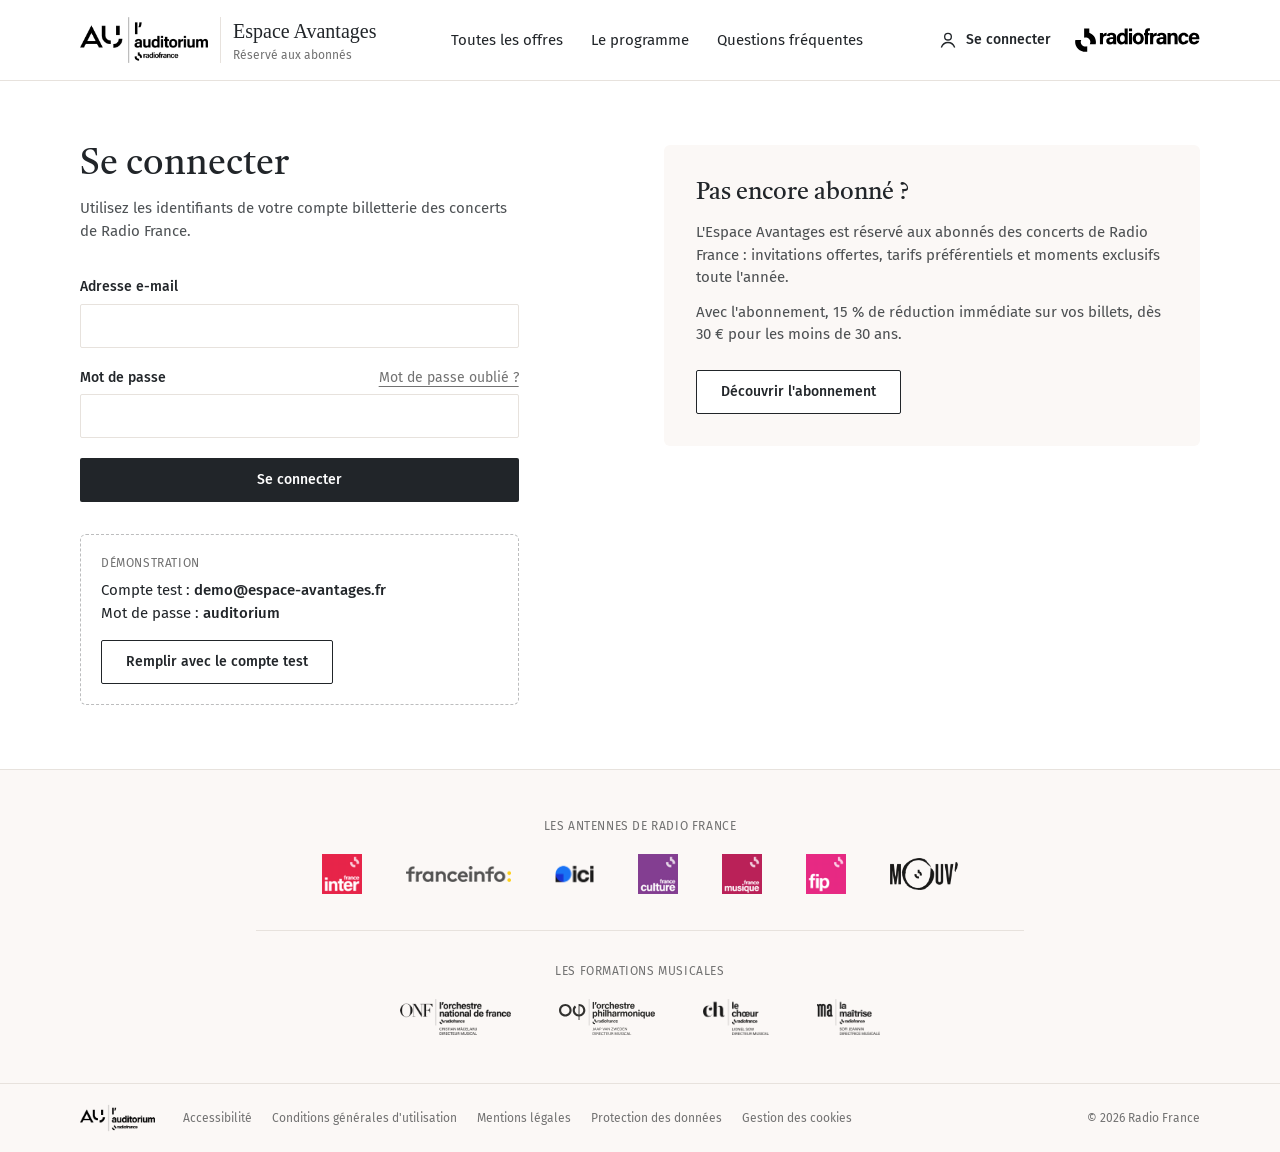
==== commit bb978980: "Pied de page : logos rapprochés et centrés Co-Authored-By: Claude Opus 5.5 <noreply@anthropic.com>" ====
--- a/connexion.html
+++ b/connexion.html
@@ -18,7 +18,7 @@
     <link rel="preconnect" href="https://fonts.googleapis.com">
     <link rel="preconnect" href="https://fonts.gstatic.com" crossorigin>
     <link href="https://fonts.googleapis.com/css2?family=Castoro:ital@0;1&family=Fira+Sans:wght@400;500;600&display=swap" rel="stylesheet">
-    <link rel="stylesheet" href="style.css?v=202611261158">
+    <link rel="stylesheet" href="style.css?v=202611261200">
     <style>
         .no-scrollbar::-webkit-scrollbar { display: none; }
         .no-scrollbar { scrollbar-width: none; }
@@ -119,14 +119,14 @@
 
     <!-- ============ PIED DE PAGE ============ -->
     <footer class="bg-au-cream border-t border-au-line">
-        <div class="max-w-6xl mx-auto px-4 py-10 md:py-12 space-y-10">
+        <div class="max-w-6xl mx-auto px-4 py-10 md:py-12 space-y-9">
             <div>
                 <p class="text-xs uppercase tracking-wider text-au-grey mb-5 text-center">Les antennes de Radio France</p>
-                <nav class="flex flex-wrap items-center justify-center md:justify-between gap-x-8 gap-y-6" aria-label="Antennes de Radio France"><a href="https://www.radiofrance.fr/franceinter" target="_blank" rel="noopener" class="opacity-90 hover:opacity-100 transition" aria-label="France Inter"><img loading="lazy" src="img/logos/France-Inter.png" alt="France Inter" class="h-10 w-auto"></a><a href="https://www.franceinfo.fr/" target="_blank" rel="noopener" class="opacity-90 hover:opacity-100 transition" aria-label="franceinfo"><img loading="lazy" src="img/logos/Franceinfo.png" alt="franceinfo" class="h-4 w-auto"></a><a href="https://www.ici.fr/" target="_blank" rel="noopener" class="opacity-90 hover:opacity-100 transition" aria-label="ici"><img loading="lazy" src="img/logos/ici.png" alt="ici" class="h-8 w-auto"></a><a href="https://www.radiofrance.fr/franceculture" target="_blank" rel="noopener" class="opacity-90 hover:opacity-100 transition" aria-label="France Culture"><img loading="lazy" src="img/logos/France-Culture.png" alt="France Culture" class="h-10 w-auto"></a><a href="https://www.radiofrance.fr/francemusique" target="_blank" rel="noopener" class="opacity-90 hover:opacity-100 transition" aria-label="France Musique"><img loading="lazy" src="img/logos/France-Musique.png" alt="France Musique" class="h-10 w-auto"></a><a href="https://www.radiofrance.fr/fip" target="_blank" rel="noopener" class="opacity-90 hover:opacity-100 transition" aria-label="Fip"><img loading="lazy" src="img/logos/FIP.png" alt="Fip" class="h-10 w-auto"></a><a href="https://www.radiofrance.fr/mouv" target="_blank" rel="noopener" class="opacity-90 hover:opacity-100 transition" aria-label="Mouv'"><img loading="lazy" src="img/logos/mouv.png" alt="Mouv'" class="h-8 w-auto"></a></nav>
+                <nav class="max-w-3xl mx-auto flex flex-wrap items-center justify-center gap-x-9 md:gap-x-11 gap-y-6" aria-label="Antennes de Radio France"><a href="https://www.radiofrance.fr/franceinter" target="_blank" rel="noopener" class="opacity-90 hover:opacity-100 transition" aria-label="France Inter"><img loading="lazy" src="img/logos/France-Inter.png" alt="France Inter" class="h-10 w-auto"></a><a href="https://www.franceinfo.fr/" target="_blank" rel="noopener" class="opacity-90 hover:opacity-100 transition" aria-label="franceinfo"><img loading="lazy" src="img/logos/Franceinfo.png" alt="franceinfo" class="h-4 w-auto"></a><a href="https://www.ici.fr/" target="_blank" rel="noopener" class="opacity-90 hover:opacity-100 transition" aria-label="ici"><img loading="lazy" src="img/logos/ici.png" alt="ici" class="h-8 w-auto"></a><a href="https://www.radiofrance.fr/franceculture" target="_blank" rel="noopener" class="opacity-90 hover:opacity-100 transition" aria-label="France Culture"><img loading="lazy" src="img/logos/France-Culture.png" alt="France Culture" class="h-10 w-auto"></a><a href="https://www.radiofrance.fr/francemusique" target="_blank" rel="noopener" class="opacity-90 hover:opacity-100 transition" aria-label="France Musique"><img loading="lazy" src="img/logos/France-Musique.png" alt="France Musique" class="h-10 w-auto"></a><a href="https://www.radiofrance.fr/fip" target="_blank" rel="noopener" class="opacity-90 hover:opacity-100 transition" aria-label="Fip"><img loading="lazy" src="img/logos/FIP.png" alt="Fip" class="h-10 w-auto"></a><a href="https://www.radiofrance.fr/mouv" target="_blank" rel="noopener" class="opacity-90 hover:opacity-100 transition" aria-label="Mouv'"><img loading="lazy" src="img/logos/mouv.png" alt="Mouv'" class="h-8 w-auto"></a></nav>
             </div>
             <div>
-                <p class="text-xs uppercase tracking-wider text-au-grey mb-5 text-center">Les formations musicales</p>
-                <nav class="flex flex-wrap items-center justify-center md:justify-around gap-x-10 gap-y-6" aria-label="Formations musicales de Radio France"><a href="https://www.maisondelaradioetdelamusique.fr/formations/orchestre-national-de-france" target="_blank" rel="noopener" class="opacity-90 hover:opacity-100 transition" aria-label="Orchestre National de France"><img loading="lazy" src="img/logos/onf-202010.png" alt="Orchestre National de France" class="h-9 w-auto"></a><a href="https://www.maisondelaradioetdelamusique.fr/formations/orchestre-philharmonique-de-radio-france" target="_blank" rel="noopener" class="opacity-90 hover:opacity-100 transition" aria-label="Orchestre Philharmonique de Radio France"><img loading="lazy" src="img/logos/orchestre_philarmonique_4.svg" alt="Orchestre Philharmonique de Radio France" class="h-9 w-auto"></a><a href="https://www.maisondelaradioetdelamusique.fr/formations/choeur-de-radio-france" target="_blank" rel="noopener" class="opacity-90 hover:opacity-100 transition" aria-label="Chœur de Radio France"><img loading="lazy" src="img/logos/ch.png" alt="Chœur de Radio France" class="h-9 w-auto"></a><a href="https://www.maisondelaradioetdelamusique.fr/formations/maitrise-de-radio-france" target="_blank" rel="noopener" class="opacity-90 hover:opacity-100 transition" aria-label="Maîtrise de Radio France"><img loading="lazy" src="img/logos/ma.png" alt="Maîtrise de Radio France" class="h-9 w-auto"></a></nav>
+                <p class="text-xs uppercase tracking-wider text-au-grey mb-5 text-center border-t border-au-line max-w-3xl mx-auto pt-8">Les formations musicales</p>
+                <nav class="max-w-3xl mx-auto flex flex-wrap items-center justify-center gap-x-10 md:gap-x-12 gap-y-6" aria-label="Formations musicales de Radio France"><a href="https://www.maisondelaradioetdelamusique.fr/formations/orchestre-national-de-france" target="_blank" rel="noopener" class="opacity-90 hover:opacity-100 transition" aria-label="Orchestre National de France"><img loading="lazy" src="img/logos/onf-202010.png" alt="Orchestre National de France" class="h-9 w-auto"></a><a href="https://www.maisondelaradioetdelamusique.fr/formations/orchestre-philharmonique-de-radio-france" target="_blank" rel="noopener" class="opacity-90 hover:opacity-100 transition" aria-label="Orchestre Philharmonique de Radio France"><img loading="lazy" src="img/logos/orchestre_philarmonique_4.svg" alt="Orchestre Philharmonique de Radio France" class="h-9 w-auto"></a><a href="https://www.maisondelaradioetdelamusique.fr/formations/choeur-de-radio-france" target="_blank" rel="noopener" class="opacity-90 hover:opacity-100 transition" aria-label="Chœur de Radio France"><img loading="lazy" src="img/logos/ch.png" alt="Chœur de Radio France" class="h-9 w-auto"></a><a href="https://www.maisondelaradioetdelamusique.fr/formations/maitrise-de-radio-france" target="_blank" rel="noopener" class="opacity-90 hover:opacity-100 transition" aria-label="Maîtrise de Radio France"><img loading="lazy" src="img/logos/ma.png" alt="Maîtrise de Radio France" class="h-9 w-auto"></a></nav>
             </div>
         </div>
         <div class="border-t border-au-line">
--- a/style.css
+++ b/style.css
@@ -1 +1 @@
-*,:after,:before{--tw-border-spacing-x:0;--tw-border-spacing-y:0;--tw-translate-x:0;--tw-translate-y:0;--tw-rotate:0;--tw-skew-x:0;--tw-skew-y:0;--tw-scale-x:1;--tw-scale-y:1;--tw-pan-x: ;--tw-pan-y: ;--tw-pinch-zoom: ;--tw-scroll-snap-strictness:proximity;--tw-gradient-from-position: ;--tw-gradient-via-position: ;--tw-gradient-to-position: ;--tw-ordinal: ;--tw-slashed-zero: ;--tw-numeric-figure: ;--tw-numeric-spacing: ;--tw-numeric-fraction: ;--tw-ring-inset: ;--tw-ring-offset-width:0px;--tw-ring-offset-color:#fff;--tw-ring-color:rgba(59,130,246,.5);--tw-ring-offset-shadow:0 0 #0000;--tw-ring-shadow:0 0 #0000;--tw-shadow:0 0 #0000;--tw-shadow-colored:0 0 #0000;--tw-blur: ;--tw-brightness: ;--tw-contrast: ;--tw-grayscale: ;--tw-hue-rotate: ;--tw-invert: ;--tw-saturate: ;--tw-sepia: ;--tw-drop-shadow: ;--tw-backdrop-blur: ;--tw-backdrop-brightness: ;--tw-backdrop-contrast: ;--tw-backdrop-grayscale: ;--tw-backdrop-hue-rotate: ;--tw-backdrop-invert: ;--tw-backdrop-opacity: ;--tw-backdrop-saturate: ;--tw-backdrop-sepia: ;--tw-contain-size: ;--tw-contain-layout: ;--tw-contain-paint: ;--tw-contain-style: }::backdrop{--tw-border-spacing-x:0;--tw-border-spacing-y:0;--tw-translate-x:0;--tw-translate-y:0;--tw-rotate:0;--tw-skew-x:0;--tw-skew-y:0;--tw-scale-x:1;--tw-scale-y:1;--tw-pan-x: ;--tw-pan-y: ;--tw-pinch-zoom: ;--tw-scroll-snap-strictness:proximity;--tw-gradient-from-position: ;--tw-gradient-via-position: ;--tw-gradient-to-position: ;--tw-ordinal: ;--tw-slashed-zero: ;--tw-numeric-figure: ;--tw-numeric-spacing: ;--tw-numeric-fraction: ;--tw-ring-inset: ;--tw-ring-offset-width:0px;--tw-ring-offset-color:#fff;--tw-ring-color:rgba(59,130,246,.5);--tw-ring-offset-shadow:0 0 #0000;--tw-ring-shadow:0 0 #0000;--tw-shadow:0 0 #0000;--tw-shadow-colored:0 0 #0000;--tw-blur: ;--tw-brightness: ;--tw-contrast: ;--tw-grayscale: ;--tw-hue-rotate: ;--tw-invert: ;--tw-saturate: ;--tw-sepia: ;--tw-drop-shadow: ;--tw-backdrop-blur: ;--tw-backdrop-brightness: ;--tw-backdrop-contrast: ;--tw-backdrop-grayscale: ;--tw-backdrop-hue-rotate: ;--tw-backdrop-invert: ;--tw-backdrop-opacity: ;--tw-backdrop-saturate: ;--tw-backdrop-sepia: ;--tw-contain-size: ;--tw-contain-layout: ;--tw-contain-paint: ;--tw-contain-style: }/*! tailwindcss v3.4.17 | MIT License | https://tailwindcss.com*/*,:after,:before{box-sizing:border-box;border:0 solid #e5e7eb}:after,:before{--tw-content:""}:host,html{line-height:1.5;-webkit-text-size-adjust:100%;-moz-tab-size:4;-o-tab-size:4;tab-size:4;font-family:Fira Sans,Arial,sans-serif;font-feature-settings:normal;font-variation-settings:normal;-webkit-tap-highlight-color:transparent}body{margin:0;line-height:inherit}hr{height:0;color:inherit;border-top-width:1px}abbr:where([title]){-webkit-text-decoration:underline dotted;text-decoration:underline dotted}h1,h2,h3,h4,h5,h6{font-size:inherit;font-weight:inherit}a{color:inherit;text-decoration:inherit}b,strong{font-weight:bolder}code,kbd,pre,samp{font-family:ui-monospace,SFMono-Regular,Menlo,Monaco,Consolas,Liberation Mono,Courier New,monospace;font-feature-settings:normal;font-variation-settings:normal;font-size:1em}small{font-size:80%}sub,sup{font-size:75%;line-height:0;position:relative;vertical-align:baseline}sub{bottom:-.25em}sup{top:-.5em}table{text-indent:0;border-color:inherit;border-collapse:collapse}button,input,optgroup,select,textarea{font-family:inherit;font-feature-settings:inherit;font-variation-settings:inherit;font-size:100%;font-weight:inherit;line-height:inherit;letter-spacing:inherit;color:inherit;margin:0;padding:0}button,select{text-transform:none}button,input:where([type=button]),input:where([type=reset]),input:where([type=submit]){-webkit-appearance:button;background-color:transparent;background-image:none}:-moz-focusring{outline:auto}:-moz-ui-invalid{box-shadow:none}progress{vertical-align:baseline}::-webkit-inner-spin-button,::-webkit-outer-spin-button{height:auto}[type=search]{-webkit-appearance:textfield;outline-offset:-2px}::-webkit-search-decoration{-webkit-appearance:none}::-webkit-file-upload-button{-webkit-appearance:button;font:inherit}summary{display:list-item}blockquote,dd,dl,figure,h1,h2,h3,h4,h5,h6,hr,p,pre{margin:0}fieldset{margin:0}fieldset,legend{padding:0}menu,ol,ul{list-style:none;margin:0;padding:0}dialog{padding:0}textarea{resize:vertical}input::-moz-placeholder,textarea::-moz-placeholder{opacity:1;color:#9ca3af}input::placeholder,textarea::placeholder{opacity:1;color:#9ca3af}[role=button],button{cursor:pointer}:disabled{cursor:default}audio,canvas,embed,iframe,img,object,svg,video{display:block;vertical-align:middle}img,video{max-width:100%;height:auto}[hidden]:where(:not([hidden=until-found])){display:none}.fixed{position:fixed}.absolute{position:absolute}.relative{position:relative}.sticky{position:sticky}.inset-0{inset:0}.top-0{top:0}.isolate{isolation:isolate}.z-30{z-index:30}.z-40{z-index:40}.-mx-4{margin-left:-1rem;margin-right:-1rem}.mx-auto{margin-left:auto;margin-right:auto}.mb-4{margin-bottom:1rem}.mb-5{margin-bottom:1.25rem}.mb-6{margin-bottom:1.5rem}.mr-2{margin-right:.5rem}.mt-0\.5{margin-top:.125rem}.mt-1{margin-top:.25rem}.mt-1\.5{margin-top:.375rem}.mt-10{margin-top:2.5rem}.mt-16{margin-top:4rem}.mt-2{margin-top:.5rem}.mt-2\.5{margin-top:.625rem}.mt-3{margin-top:.75rem}.mt-4{margin-top:1rem}.mt-5{margin-top:1.25rem}.mt-6{margin-top:1.5rem}.mt-8{margin-top:2rem}.mt-auto{margin-top:auto}.block{display:block}.flex{display:flex}.inline-flex{display:inline-flex}.grid{display:grid}.hidden{display:none}.aspect-\[16\/10\]{aspect-ratio:16/10}.aspect-\[4\/3\]{aspect-ratio:4/3}.aspect-\[540\/620\]{aspect-ratio:540/620}.h-1{height:.25rem}.h-1\.5{height:.375rem}.h-10{height:2.5rem}.h-11{height:2.75rem}.h-16{height:4rem}.h-2{height:.5rem}.h-2\.5{height:.625rem}.h-20{height:5rem}.h-4{height:1rem}.h-5{height:1.25rem}.h-6{height:1.5rem}.h-7{height:1.75rem}.h-8{height:2rem}.h-9{height:2.25rem}.h-full{height:100%}.max-h-\[90vh\]{max-height:90vh}.w-16{width:4rem}.w-2{width:.5rem}.w-2\.5{width:.625rem}.w-20{width:5rem}.w-4{width:1rem}.w-5{width:1.25rem}.w-6{width:1.5rem}.w-8{width:2rem}.w-9{width:2.25rem}.w-\[44\%\]{width:44%}.w-\[62\%\]{width:62%}.w-auto{width:auto}.w-full{width:100%}.min-w-0{min-width:0}.max-w-3xl{max-width:48rem}.max-w-6xl{max-width:72rem}.flex-1{flex:1 1 0%}.flex-shrink{flex-shrink:1}.shrink-0{flex-shrink:0}.transform{transform:translate(var(--tw-translate-x),var(--tw-translate-y)) rotate(var(--tw-rotate)) skewX(var(--tw-skew-x)) skewY(var(--tw-skew-y)) scaleX(var(--tw-scale-x)) scaleY(var(--tw-scale-y))}.cursor-pointer{cursor:pointer}.snap-x{scroll-snap-type:x var(--tw-scroll-snap-strictness)}.snap-mandatory{--tw-scroll-snap-strictness:mandatory}.snap-start{scroll-snap-align:start}.scroll-mt-28{scroll-margin-top:7rem}.scroll-px-4{scroll-padding-left:1rem;scroll-padding-right:1rem}.grid-cols-1{grid-template-columns:repeat(1,minmax(0,1fr))}.flex-col{flex-direction:column}.flex-wrap{flex-wrap:wrap}.place-items-center{place-items:center}.items-start{align-items:flex-start}.items-end{align-items:flex-end}.items-center{align-items:center}.items-baseline{align-items:baseline}.justify-center{justify-content:center}.justify-between{justify-content:space-between}.gap-0{gap:0}.gap-1{gap:.25rem}.gap-1\.5{gap:.375rem}.gap-2{gap:.5rem}.gap-2\.5{gap:.625rem}.gap-3{gap:.75rem}.gap-4{gap:1rem}.gap-5{gap:1.25rem}.gap-6{gap:1.5rem}.gap-8{gap:2rem}.gap-x-10{-moz-column-gap:2.5rem;column-gap:2.5rem}.gap-x-5{-moz-column-gap:1.25rem;column-gap:1.25rem}.gap-x-8{-moz-column-gap:2rem;column-gap:2rem}.gap-y-2{row-gap:.5rem}.gap-y-6{row-gap:1.5rem}.space-y-1>:not([hidden])~:not([hidden]){--tw-space-y-reverse:0;margin-top:calc(.25rem*(1 - var(--tw-space-y-reverse)));margin-bottom:calc(.25rem*var(--tw-space-y-reverse))}.space-y-10>:not([hidden])~:not([hidden]){--tw-space-y-reverse:0;margin-top:calc(2.5rem*(1 - var(--tw-space-y-reverse)));margin-bottom:calc(2.5rem*var(--tw-space-y-reverse))}.space-y-2>:not([hidden])~:not([hidden]){--tw-space-y-reverse:0;margin-top:calc(.5rem*(1 - var(--tw-space-y-reverse)));margin-bottom:calc(.5rem*var(--tw-space-y-reverse))}.space-y-3>:not([hidden])~:not([hidden]){--tw-space-y-reverse:0;margin-top:calc(.75rem*(1 - var(--tw-space-y-reverse)));margin-bottom:calc(.75rem*var(--tw-space-y-reverse))}.space-y-5>:not([hidden])~:not([hidden]){--tw-space-y-reverse:0;margin-top:calc(1.25rem*(1 - var(--tw-space-y-reverse)));margin-bottom:calc(1.25rem*var(--tw-space-y-reverse))}.self-start{align-self:flex-start}.overflow-hidden{overflow:hidden}.overflow-x-auto{overflow-x:auto}.overflow-y-auto{overflow-y:auto}.whitespace-nowrap{white-space:nowrap}.rounded{border-radius:.25rem}.rounded-full{border-radius:9999px}.rounded-md{border-radius:.375rem}.rounded-sm{border-radius:.125rem}.rounded-t-lg{border-top-left-radius:.5rem;border-top-right-radius:.5rem}.border{border-width:1px}.border-b{border-bottom-width:1px}.border-l{border-left-width:1px}.border-t{border-top-width:1px}.border-dashed{border-style:dashed}.border-au-ink{--tw-border-opacity:1;border-color:rgb(33 37 41/var(--tw-border-opacity,1))}.border-au-ink\/30{border-color:rgba(33,37,41,.3)}.border-au-line{--tw-border-opacity:1;border-color:rgb(231 226 221/var(--tw-border-opacity,1))}.bg-\[\#5CFFA6\]{--tw-bg-opacity:1;background-color:rgb(92 255 166/var(--tw-bg-opacity,1))}.bg-au-cream{--tw-bg-opacity:1;background-color:rgb(251 248 246/var(--tw-bg-opacity,1))}.bg-au-ink{--tw-bg-opacity:1;background-color:rgb(33 37 41/var(--tw-bg-opacity,1))}.bg-au-line{--tw-bg-opacity:1;background-color:rgb(231 226 221/var(--tw-bg-opacity,1))}.bg-black\/40{background-color:rgba(0,0,0,.4)}.bg-fc{background-color:rgb(117 42 131/var(--tw-bg-opacity,1))}.bg-fc,.bg-fi{--tw-bg-opacity:1}.bg-fi{background-color:rgb(226 1 52/var(--tw-bg-opacity,1))}.bg-fm{--tw-bg-opacity:1;background-color:rgb(168 0 65/var(--tw-bg-opacity,1))}.bg-white{--tw-bg-opacity:1;background-color:rgb(255 255 255/var(--tw-bg-opacity,1))}.object-contain{-o-object-fit:contain;object-fit:contain}.object-cover{-o-object-fit:cover;object-fit:cover}.p-1{padding:.25rem}.p-3{padding:.75rem}.p-4{padding:1rem}.p-5{padding:1.25rem}.p-6{padding:1.5rem}.px-2{padding-left:.5rem;padding-right:.5rem}.px-2\.5{padding-left:.625rem;padding-right:.625rem}.px-3{padding-left:.75rem;padding-right:.75rem}.px-4{padding-left:1rem;padding-right:1rem}.px-5{padding-left:1.25rem;padding-right:1.25rem}.px-6{padding-left:1.5rem;padding-right:1.5rem}.px-7{padding-left:1.75rem;padding-right:1.75rem}.py-0\.5{padding-top:.125rem;padding-bottom:.125rem}.py-1{padding-top:.25rem;padding-bottom:.25rem}.py-10{padding-top:2.5rem;padding-bottom:2.5rem}.py-16{padding-top:4rem;padding-bottom:4rem}.py-4{padding-top:1rem;padding-bottom:1rem}.py-5{padding-top:1.25rem;padding-bottom:1.25rem}.py-7{padding-top:1.75rem;padding-bottom:1.75rem}.pb-16{padding-bottom:4rem}.pb-3{padding-bottom:.75rem}.pb-8{padding-bottom:2rem}.pl-2\.5{padding-left:.625rem}.pt-12{padding-top:3rem}.pt-14{padding-top:3.5rem}.pt-16{padding-top:4rem}.pt-5{padding-top:1.25rem}.pt-6{padding-top:1.5rem}.pt-8{padding-top:2rem}.text-center{text-align:center}.font-nl{font-family:Georgia,Times New Roman,serif}.font-sans{font-family:Fira Sans,Arial,sans-serif}.font-serif{font-family:Castoro,Georgia,serif}.text-2xl{font-size:1.5rem;line-height:2rem}.text-3xl{font-size:1.875rem;line-height:2.25rem}.text-\[11px\]{font-size:11px}.text-\[15px\]{font-size:15px}.text-\[16px\]{font-size:16px}.text-base{font-size:1rem;line-height:1.5rem}.text-lg{font-size:1.125rem;line-height:1.75rem}.text-sm{font-size:.875rem;line-height:1.25rem}.text-xl{font-size:1.25rem;line-height:1.75rem}.text-xs{font-size:.75rem;line-height:1rem}.font-medium{font-weight:500}.font-semibold{font-weight:600}.uppercase{text-transform:uppercase}.leading-none{line-height:1}.leading-relaxed{line-height:1.625}.leading-snug{line-height:1.375}.leading-tight{line-height:1.25}.tracking-\[0\.2em\]{letter-spacing:.2em}.tracking-wider{letter-spacing:.05em}.text-au-grey{--tw-text-opacity:1;color:rgb(114 114 114/var(--tw-text-opacity,1))}.text-au-ink{--tw-text-opacity:1;color:rgb(33 37 41/var(--tw-text-opacity,1))}.text-au-ink\/80{color:rgba(33,37,41,.8)}.text-au-ink\/90{color:rgba(33,37,41,.9)}.text-fm{--tw-text-opacity:1;color:rgb(168 0 65/var(--tw-text-opacity,1))}.text-white{--tw-text-opacity:1;color:rgb(255 255 255/var(--tw-text-opacity,1))}.underline{text-decoration-line:underline}.underline-offset-4{text-underline-offset:4px}.antialiased{-webkit-font-smoothing:antialiased;-moz-osx-font-smoothing:grayscale}.accent-\[\#212529\]{accent-color:#212529}.opacity-90{opacity:.9}.outline{outline-style:solid}.blur{--tw-blur:blur(8px)}.blur,.filter{filter:var(--tw-blur) var(--tw-brightness) var(--tw-contrast) var(--tw-grayscale) var(--tw-hue-rotate) var(--tw-invert) var(--tw-saturate) var(--tw-sepia) var(--tw-drop-shadow)}.transition{transition-property:color,background-color,border-color,text-decoration-color,fill,stroke,opacity,box-shadow,transform,filter,-webkit-backdrop-filter;transition-property:color,background-color,border-color,text-decoration-color,fill,stroke,opacity,box-shadow,transform,filter,backdrop-filter;transition-property:color,background-color,border-color,text-decoration-color,fill,stroke,opacity,box-shadow,transform,filter,backdrop-filter,-webkit-backdrop-filter;transition-timing-function:cubic-bezier(.4,0,.2,1);transition-duration:.15s}.transition-all{transition-property:all;transition-timing-function:cubic-bezier(.4,0,.2,1);transition-duration:.15s}.duration-300{transition-duration:.3s}.after\:w-px:after{content:var(--tw-content);width:1px}.after\:shrink-0:after{content:var(--tw-content);flex-shrink:0}.after\:content-\[\"\"\]:after,.after\:content-\[\'\'\]:after{--tw-content:"";content:var(--tw-content)}.hover\:border-au-ink\/40:hover{border-color:rgba(33,37,41,.4)}.hover\:bg-au-cream:hover{--tw-bg-opacity:1;background-color:rgb(251 248 246/var(--tw-bg-opacity,1))}.hover\:bg-au-ink:hover{--tw-bg-opacity:1;background-color:rgb(33 37 41/var(--tw-bg-opacity,1))}.hover\:bg-black:hover{--tw-bg-opacity:1;background-color:rgb(0 0 0/var(--tw-bg-opacity,1))}.hover\:bg-white:hover{--tw-bg-opacity:1;background-color:rgb(255 255 255/var(--tw-bg-opacity,1))}.hover\:text-white:hover{--tw-text-opacity:1;color:rgb(255 255 255/var(--tw-text-opacity,1))}.hover\:underline:hover{text-decoration-line:underline}.hover\:opacity-100:hover{opacity:1}.hover\:shadow-\[0_6px_20px_-12px_rgba\(0\2c 0\2c 0\2c 0\.25\)\]:hover{--tw-shadow:0 6px 20px -12px rgba(0,0,0,.25);--tw-shadow-colored:0 6px 20px -12px var(--tw-shadow-color);box-shadow:var(--tw-ring-offset-shadow,0 0 #0000),var(--tw-ring-shadow,0 0 #0000),var(--tw-shadow)}.focus\:border-au-ink:focus{--tw-border-opacity:1;border-color:rgb(33 37 41/var(--tw-border-opacity,1))}.focus\:outline-none:focus{outline:2px solid transparent;outline-offset:2px}.group:hover .group-hover\:scale-\[1\.03\]{--tw-scale-x:1.03;--tw-scale-y:1.03;transform:translate(var(--tw-translate-x),var(--tw-translate-y)) rotate(var(--tw-rotate)) skewX(var(--tw-skew-x)) skewY(var(--tw-skew-y)) scaleX(var(--tw-scale-x)) scaleY(var(--tw-scale-y))}.group:hover .group-hover\:underline{text-decoration-line:underline}@media (min-width:640px){.sm\:block{display:block}.sm\:h-9{height:2.25rem}.sm\:w-\[30\%\]{width:30%}.sm\:w-\[42\%\]{width:42%}.sm\:grid-cols-2{grid-template-columns:repeat(2,minmax(0,1fr))}.sm\:grid-cols-3{grid-template-columns:repeat(3,minmax(0,1fr))}.sm\:gap-3{gap:.75rem}.sm\:pl-3{padding-left:.75rem}.sm\:text-lg{font-size:1.125rem;line-height:1.75rem}.sm\:text-xs{font-size:.75rem;line-height:1rem}}@media (min-width:768px){.md\:sticky{position:sticky}.md\:top-28{top:7rem}.md\:col-span-5{grid-column:span 5/span 5}.md\:col-span-6{grid-column:span 6/span 6}.md\:col-span-7{grid-column:span 7/span 7}.md\:mx-0{margin-left:0;margin-right:0}.md\:mb-6{margin-bottom:1.5rem}.md\:mb-8{margin-bottom:2rem}.md\:ml-auto{margin-left:auto}.md\:mt-12{margin-top:3rem}.md\:mt-24{margin-top:6rem}.md\:mt-8{margin-top:2rem}.md\:inline{display:inline}.md\:grid{display:grid}.md\:aspect-\[16\/10\]{aspect-ratio:16/10}.md\:h-10{height:2.5rem}.md\:h-12{height:3rem}.md\:h-20{height:5rem}.md\:h-24{height:6rem}.md\:h-6{height:1.5rem}.md\:w-10{width:2.5rem}.md\:w-20{width:5rem}.md\:w-24{width:6rem}.md\:w-auto{width:auto}.md\:max-w-lg{max-width:32rem}.md\:scroll-px-0{scroll-padding-left:0;scroll-padding-right:0}.md\:grid-cols-12{grid-template-columns:repeat(12,minmax(0,1fr))}.md\:grid-cols-3{grid-template-columns:repeat(3,minmax(0,1fr))}.md\:grid-cols-4{grid-template-columns:repeat(4,minmax(0,1fr))}.md\:grid-cols-5{grid-template-columns:repeat(5,minmax(0,1fr))}.md\:flex-row{flex-direction:row}.md\:items-center{align-items:center}.md\:justify-start{justify-content:flex-start}.md\:justify-between{justify-content:space-between}.md\:justify-around{justify-content:space-around}.md\:gap-10{gap:2.5rem}.md\:gap-12{gap:3rem}.md\:gap-5{gap:1.25rem}.md\:gap-6{gap:1.5rem}.md\:self-center{align-self:center}.md\:overflow-visible{overflow:visible}.md\:rounded-sm{border-radius:.125rem}.md\:p-10{padding:2.5rem}.md\:p-3\.5{padding:.875rem}.md\:p-6{padding:1.5rem}.md\:p-8{padding:2rem}.md\:px-0{padding-left:0;padding-right:0}.md\:px-10{padding-left:2.5rem;padding-right:2.5rem}.md\:py-12{padding-top:3rem;padding-bottom:3rem}.md\:py-16{padding-top:4rem;padding-bottom:4rem}.md\:py-24{padding-top:6rem;padding-bottom:6rem}.md\:py-8{padding-top:2rem;padding-bottom:2rem}.md\:pb-10{padding-bottom:2.5rem}.md\:pb-20{padding-bottom:5rem}.md\:pb-24{padding-bottom:6rem}.md\:pt-0{padding-top:0}.md\:pt-10{padding-top:2.5rem}.md\:pt-12{padding-top:3rem}.md\:pt-16{padding-top:4rem}.md\:pt-20{padding-top:5rem}.md\:pt-24{padding-top:6rem}.md\:pt-8{padding-top:2rem}.md\:text-2xl{font-size:1.5rem;line-height:2rem}.md\:text-3xl{font-size:1.875rem;line-height:2.25rem}.md\:text-4xl{font-size:2.25rem;line-height:2.5rem}.md\:text-5xl{font-size:3rem;line-height:1}.md\:text-base{font-size:1rem;line-height:1.5rem}.md\:text-lg{font-size:1.125rem;line-height:1.75rem}.md\:text-xl{font-size:1.25rem;line-height:1.75rem}.md\:after\:hidden:after{content:var(--tw-content);display:none}}@media (min-width:1024px){.lg\:col-span-4{grid-column:span 4/span 4}.lg\:col-span-5{grid-column:span 5/span 5}.lg\:col-span-6{grid-column:span 6/span 6}.lg\:col-span-8{grid-column:span 8/span 8}.lg\:col-start-7{grid-column-start:7}.lg\:flex{display:flex}.lg\:hidden{display:none}.lg\:grid-cols-12{grid-template-columns:repeat(12,minmax(0,1fr))}.lg\:grid-cols-2{grid-template-columns:repeat(2,minmax(0,1fr))}.lg\:grid-cols-4{grid-template-columns:repeat(4,minmax(0,1fr))}.lg\:gap-12{gap:3rem}}@media (min-width:1280px){.xl\:gap-7{gap:1.75rem}}+*,:after,:before{--tw-border-spacing-x:0;--tw-border-spacing-y:0;--tw-translate-x:0;--tw-translate-y:0;--tw-rotate:0;--tw-skew-x:0;--tw-skew-y:0;--tw-scale-x:1;--tw-scale-y:1;--tw-pan-x: ;--tw-pan-y: ;--tw-pinch-zoom: ;--tw-scroll-snap-strictness:proximity;--tw-gradient-from-position: ;--tw-gradient-via-position: ;--tw-gradient-to-position: ;--tw-ordinal: ;--tw-slashed-zero: ;--tw-numeric-figure: ;--tw-numeric-spacing: ;--tw-numeric-fraction: ;--tw-ring-inset: ;--tw-ring-offset-width:0px;--tw-ring-offset-color:#fff;--tw-ring-color:rgba(59,130,246,.5);--tw-ring-offset-shadow:0 0 #0000;--tw-ring-shadow:0 0 #0000;--tw-shadow:0 0 #0000;--tw-shadow-colored:0 0 #0000;--tw-blur: ;--tw-brightness: ;--tw-contrast: ;--tw-grayscale: ;--tw-hue-rotate: ;--tw-invert: ;--tw-saturate: ;--tw-sepia: ;--tw-drop-shadow: ;--tw-backdrop-blur: ;--tw-backdrop-brightness: ;--tw-backdrop-contrast: ;--tw-backdrop-grayscale: ;--tw-backdrop-hue-rotate: ;--tw-backdrop-invert: ;--tw-backdrop-opacity: ;--tw-backdrop-saturate: ;--tw-backdrop-sepia: ;--tw-contain-size: ;--tw-contain-layout: ;--tw-contain-paint: ;--tw-contain-style: }::backdrop{--tw-border-spacing-x:0;--tw-border-spacing-y:0;--tw-translate-x:0;--tw-translate-y:0;--tw-rotate:0;--tw-skew-x:0;--tw-skew-y:0;--tw-scale-x:1;--tw-scale-y:1;--tw-pan-x: ;--tw-pan-y: ;--tw-pinch-zoom: ;--tw-scroll-snap-strictness:proximity;--tw-gradient-from-position: ;--tw-gradient-via-position: ;--tw-gradient-to-position: ;--tw-ordinal: ;--tw-slashed-zero: ;--tw-numeric-figure: ;--tw-numeric-spacing: ;--tw-numeric-fraction: ;--tw-ring-inset: ;--tw-ring-offset-width:0px;--tw-ring-offset-color:#fff;--tw-ring-color:rgba(59,130,246,.5);--tw-ring-offset-shadow:0 0 #0000;--tw-ring-shadow:0 0 #0000;--tw-shadow:0 0 #0000;--tw-shadow-colored:0 0 #0000;--tw-blur: ;--tw-brightness: ;--tw-contrast: ;--tw-grayscale: ;--tw-hue-rotate: ;--tw-invert: ;--tw-saturate: ;--tw-sepia: ;--tw-drop-shadow: ;--tw-backdrop-blur: ;--tw-backdrop-brightness: ;--tw-backdrop-contrast: ;--tw-backdrop-grayscale: ;--tw-backdrop-hue-rotate: ;--tw-backdrop-invert: ;--tw-backdrop-opacity: ;--tw-backdrop-saturate: ;--tw-backdrop-sepia: ;--tw-contain-size: ;--tw-contain-layout: ;--tw-contain-paint: ;--tw-contain-style: }/*! tailwindcss v3.4.17 | MIT License | https://tailwindcss.com*/*,:after,:before{box-sizing:border-box;border:0 solid #e5e7eb}:after,:before{--tw-content:""}:host,html{line-height:1.5;-webkit-text-size-adjust:100%;-moz-tab-size:4;-o-tab-size:4;tab-size:4;font-family:Fira Sans,Arial,sans-serif;font-feature-settings:normal;font-variation-settings:normal;-webkit-tap-highlight-color:transparent}body{margin:0;line-height:inherit}hr{height:0;color:inherit;border-top-width:1px}abbr:where([title]){-webkit-text-decoration:underline dotted;text-decoration:underline dotted}h1,h2,h3,h4,h5,h6{font-size:inherit;font-weight:inherit}a{color:inherit;text-decoration:inherit}b,strong{font-weight:bolder}code,kbd,pre,samp{font-family:ui-monospace,SFMono-Regular,Menlo,Monaco,Consolas,Liberation Mono,Courier New,monospace;font-feature-settings:normal;font-variation-settings:normal;font-size:1em}small{font-size:80%}sub,sup{font-size:75%;line-height:0;position:relative;vertical-align:baseline}sub{bottom:-.25em}sup{top:-.5em}table{text-indent:0;border-color:inherit;border-collapse:collapse}button,input,optgroup,select,textarea{font-family:inherit;font-feature-settings:inherit;font-variation-settings:inherit;font-size:100%;font-weight:inherit;line-height:inherit;letter-spacing:inherit;color:inherit;margin:0;padding:0}button,select{text-transform:none}button,input:where([type=button]),input:where([type=reset]),input:where([type=submit]){-webkit-appearance:button;background-color:transparent;background-image:none}:-moz-focusring{outline:auto}:-moz-ui-invalid{box-shadow:none}progress{vertical-align:baseline}::-webkit-inner-spin-button,::-webkit-outer-spin-button{height:auto}[type=search]{-webkit-appearance:textfield;outline-offset:-2px}::-webkit-search-decoration{-webkit-appearance:none}::-webkit-file-upload-button{-webkit-appearance:button;font:inherit}summary{display:list-item}blockquote,dd,dl,figure,h1,h2,h3,h4,h5,h6,hr,p,pre{margin:0}fieldset{margin:0}fieldset,legend{padding:0}menu,ol,ul{list-style:none;margin:0;padding:0}dialog{padding:0}textarea{resize:vertical}input::-moz-placeholder,textarea::-moz-placeholder{opacity:1;color:#9ca3af}input::placeholder,textarea::placeholder{opacity:1;color:#9ca3af}[role=button],button{cursor:pointer}:disabled{cursor:default}audio,canvas,embed,iframe,img,object,svg,video{display:block;vertical-align:middle}img,video{max-width:100%;height:auto}[hidden]:where(:not([hidden=until-found])){display:none}.fixed{position:fixed}.absolute{position:absolute}.relative{position:relative}.sticky{position:sticky}.inset-0{inset:0}.top-0{top:0}.isolate{isolation:isolate}.z-30{z-index:30}.z-40{z-index:40}.-mx-4{margin-left:-1rem;margin-right:-1rem}.mx-auto{margin-left:auto;margin-right:auto}.mb-4{margin-bottom:1rem}.mb-5{margin-bottom:1.25rem}.mb-6{margin-bottom:1.5rem}.mr-2{margin-right:.5rem}.mt-0\.5{margin-top:.125rem}.mt-1{margin-top:.25rem}.mt-1\.5{margin-top:.375rem}.mt-10{margin-top:2.5rem}.mt-16{margin-top:4rem}.mt-2{margin-top:.5rem}.mt-2\.5{margin-top:.625rem}.mt-3{margin-top:.75rem}.mt-4{margin-top:1rem}.mt-5{margin-top:1.25rem}.mt-6{margin-top:1.5rem}.mt-8{margin-top:2rem}.mt-auto{margin-top:auto}.block{display:block}.flex{display:flex}.inline-flex{display:inline-flex}.grid{display:grid}.hidden{display:none}.aspect-\[16\/10\]{aspect-ratio:16/10}.aspect-\[4\/3\]{aspect-ratio:4/3}.aspect-\[540\/620\]{aspect-ratio:540/620}.h-1{height:.25rem}.h-1\.5{height:.375rem}.h-10{height:2.5rem}.h-11{height:2.75rem}.h-16{height:4rem}.h-2{height:.5rem}.h-2\.5{height:.625rem}.h-20{height:5rem}.h-4{height:1rem}.h-5{height:1.25rem}.h-6{height:1.5rem}.h-7{height:1.75rem}.h-8{height:2rem}.h-9{height:2.25rem}.h-full{height:100%}.max-h-\[90vh\]{max-height:90vh}.w-16{width:4rem}.w-2{width:.5rem}.w-2\.5{width:.625rem}.w-20{width:5rem}.w-4{width:1rem}.w-5{width:1.25rem}.w-6{width:1.5rem}.w-8{width:2rem}.w-9{width:2.25rem}.w-\[44\%\]{width:44%}.w-\[62\%\]{width:62%}.w-auto{width:auto}.w-full{width:100%}.min-w-0{min-width:0}.max-w-3xl{max-width:48rem}.max-w-6xl{max-width:72rem}.flex-1{flex:1 1 0%}.flex-shrink{flex-shrink:1}.shrink-0{flex-shrink:0}.transform{transform:translate(var(--tw-translate-x),var(--tw-translate-y)) rotate(var(--tw-rotate)) skewX(var(--tw-skew-x)) skewY(var(--tw-skew-y)) scaleX(var(--tw-scale-x)) scaleY(var(--tw-scale-y))}.cursor-pointer{cursor:pointer}.snap-x{scroll-snap-type:x var(--tw-scroll-snap-strictness)}.snap-mandatory{--tw-scroll-snap-strictness:mandatory}.snap-start{scroll-snap-align:start}.scroll-mt-28{scroll-margin-top:7rem}.scroll-px-4{scroll-padding-left:1rem;scroll-padding-right:1rem}.grid-cols-1{grid-template-columns:repeat(1,minmax(0,1fr))}.flex-col{flex-direction:column}.flex-wrap{flex-wrap:wrap}.place-items-center{place-items:center}.items-start{align-items:flex-start}.items-end{align-items:flex-end}.items-center{align-items:center}.items-baseline{align-items:baseline}.justify-center{justify-content:center}.justify-between{justify-content:space-between}.gap-0{gap:0}.gap-1{gap:.25rem}.gap-1\.5{gap:.375rem}.gap-2{gap:.5rem}.gap-2\.5{gap:.625rem}.gap-3{gap:.75rem}.gap-4{gap:1rem}.gap-5{gap:1.25rem}.gap-6{gap:1.5rem}.gap-8{gap:2rem}.gap-x-10{-moz-column-gap:2.5rem;column-gap:2.5rem}.gap-x-5{-moz-column-gap:1.25rem;column-gap:1.25rem}.gap-x-9{-moz-column-gap:2.25rem;column-gap:2.25rem}.gap-y-2{row-gap:.5rem}.gap-y-6{row-gap:1.5rem}.space-y-1>:not([hidden])~:not([hidden]){--tw-space-y-reverse:0;margin-top:calc(.25rem*(1 - var(--tw-space-y-reverse)));margin-bottom:calc(.25rem*var(--tw-space-y-reverse))}.space-y-2>:not([hidden])~:not([hidden]){--tw-space-y-reverse:0;margin-top:calc(.5rem*(1 - var(--tw-space-y-reverse)));margin-bottom:calc(.5rem*var(--tw-space-y-reverse))}.space-y-3>:not([hidden])~:not([hidden]){--tw-space-y-reverse:0;margin-top:calc(.75rem*(1 - var(--tw-space-y-reverse)));margin-bottom:calc(.75rem*var(--tw-space-y-reverse))}.space-y-5>:not([hidden])~:not([hidden]){--tw-space-y-reverse:0;margin-top:calc(1.25rem*(1 - var(--tw-space-y-reverse)));margin-bottom:calc(1.25rem*var(--tw-space-y-reverse))}.space-y-9>:not([hidden])~:not([hidden]){--tw-space-y-reverse:0;margin-top:calc(2.25rem*(1 - var(--tw-space-y-reverse)));margin-bottom:calc(2.25rem*var(--tw-space-y-reverse))}.self-start{align-self:flex-start}.overflow-hidden{overflow:hidden}.overflow-x-auto{overflow-x:auto}.overflow-y-auto{overflow-y:auto}.whitespace-nowrap{white-space:nowrap}.rounded{border-radius:.25rem}.rounded-full{border-radius:9999px}.rounded-md{border-radius:.375rem}.rounded-sm{border-radius:.125rem}.rounded-t-lg{border-top-left-radius:.5rem;border-top-right-radius:.5rem}.border{border-width:1px}.border-b{border-bottom-width:1px}.border-l{border-left-width:1px}.border-t{border-top-width:1px}.border-dashed{border-style:dashed}.border-au-ink{--tw-border-opacity:1;border-color:rgb(33 37 41/var(--tw-border-opacity,1))}.border-au-ink\/30{border-color:rgba(33,37,41,.3)}.border-au-line{--tw-border-opacity:1;border-color:rgb(231 226 221/var(--tw-border-opacity,1))}.bg-\[\#5CFFA6\]{--tw-bg-opacity:1;background-color:rgb(92 255 166/var(--tw-bg-opacity,1))}.bg-au-cream{--tw-bg-opacity:1;background-color:rgb(251 248 246/var(--tw-bg-opacity,1))}.bg-au-ink{--tw-bg-opacity:1;background-color:rgb(33 37 41/var(--tw-bg-opacity,1))}.bg-au-line{--tw-bg-opacity:1;background-color:rgb(231 226 221/var(--tw-bg-opacity,1))}.bg-black\/40{background-color:rgba(0,0,0,.4)}.bg-fc{background-color:rgb(117 42 131/var(--tw-bg-opacity,1))}.bg-fc,.bg-fi{--tw-bg-opacity:1}.bg-fi{background-color:rgb(226 1 52/var(--tw-bg-opacity,1))}.bg-fm{--tw-bg-opacity:1;background-color:rgb(168 0 65/var(--tw-bg-opacity,1))}.bg-white{--tw-bg-opacity:1;background-color:rgb(255 255 255/var(--tw-bg-opacity,1))}.object-contain{-o-object-fit:contain;object-fit:contain}.object-cover{-o-object-fit:cover;object-fit:cover}.p-1{padding:.25rem}.p-3{padding:.75rem}.p-4{padding:1rem}.p-5{padding:1.25rem}.p-6{padding:1.5rem}.px-2{padding-left:.5rem;padding-right:.5rem}.px-2\.5{padding-left:.625rem;padding-right:.625rem}.px-3{padding-left:.75rem;padding-right:.75rem}.px-4{padding-left:1rem;padding-right:1rem}.px-5{padding-left:1.25rem;padding-right:1.25rem}.px-6{padding-left:1.5rem;padding-right:1.5rem}.px-7{padding-left:1.75rem;padding-right:1.75rem}.py-0\.5{padding-top:.125rem;padding-bottom:.125rem}.py-1{padding-top:.25rem;padding-bottom:.25rem}.py-10{padding-top:2.5rem;padding-bottom:2.5rem}.py-16{padding-top:4rem;padding-bottom:4rem}.py-4{padding-top:1rem;padding-bottom:1rem}.py-5{padding-top:1.25rem;padding-bottom:1.25rem}.py-7{padding-top:1.75rem;padding-bottom:1.75rem}.pb-16{padding-bottom:4rem}.pb-3{padding-bottom:.75rem}.pb-8{padding-bottom:2rem}.pl-2\.5{padding-left:.625rem}.pt-12{padding-top:3rem}.pt-14{padding-top:3.5rem}.pt-16{padding-top:4rem}.pt-5{padding-top:1.25rem}.pt-6{padding-top:1.5rem}.pt-8{padding-top:2rem}.text-center{text-align:center}.font-nl{font-family:Georgia,Times New Roman,serif}.font-sans{font-family:Fira Sans,Arial,sans-serif}.font-serif{font-family:Castoro,Georgia,serif}.text-2xl{font-size:1.5rem;line-height:2rem}.text-3xl{font-size:1.875rem;line-height:2.25rem}.text-\[11px\]{font-size:11px}.text-\[15px\]{font-size:15px}.text-\[16px\]{font-size:16px}.text-base{font-size:1rem;line-height:1.5rem}.text-lg{font-size:1.125rem;line-height:1.75rem}.text-sm{font-size:.875rem;line-height:1.25rem}.text-xl{font-size:1.25rem;line-height:1.75rem}.text-xs{font-size:.75rem;line-height:1rem}.font-medium{font-weight:500}.font-semibold{font-weight:600}.uppercase{text-transform:uppercase}.leading-none{line-height:1}.leading-relaxed{line-height:1.625}.leading-snug{line-height:1.375}.leading-tight{line-height:1.25}.tracking-\[0\.2em\]{letter-spacing:.2em}.tracking-wider{letter-spacing:.05em}.text-au-grey{--tw-text-opacity:1;color:rgb(114 114 114/var(--tw-text-opacity,1))}.text-au-ink{--tw-text-opacity:1;color:rgb(33 37 41/var(--tw-text-opacity,1))}.text-au-ink\/80{color:rgba(33,37,41,.8)}.text-au-ink\/90{color:rgba(33,37,41,.9)}.text-fm{--tw-text-opacity:1;color:rgb(168 0 65/var(--tw-text-opacity,1))}.text-white{--tw-text-opacity:1;color:rgb(255 255 255/var(--tw-text-opacity,1))}.underline{text-decoration-line:underline}.underline-offset-4{text-underline-offset:4px}.antialiased{-webkit-font-smoothing:antialiased;-moz-osx-font-smoothing:grayscale}.accent-\[\#212529\]{accent-color:#212529}.opacity-90{opacity:.9}.outline{outline-style:solid}.blur{--tw-blur:blur(8px)}.blur,.filter{filter:var(--tw-blur) var(--tw-brightness) var(--tw-contrast) var(--tw-grayscale) var(--tw-hue-rotate) var(--tw-invert) var(--tw-saturate) var(--tw-sepia) var(--tw-drop-shadow)}.transition{transition-property:color,background-color,border-color,text-decoration-color,fill,stroke,opacity,box-shadow,transform,filter,-webkit-backdrop-filter;transition-property:color,background-color,border-color,text-decoration-color,fill,stroke,opacity,box-shadow,transform,filter,backdrop-filter;transition-property:color,background-color,border-color,text-decoration-color,fill,stroke,opacity,box-shadow,transform,filter,backdrop-filter,-webkit-backdrop-filter;transition-timing-function:cubic-bezier(.4,0,.2,1);transition-duration:.15s}.transition-all{transition-property:all;transition-timing-function:cubic-bezier(.4,0,.2,1);transition-duration:.15s}.duration-300{transition-duration:.3s}.after\:w-px:after{content:var(--tw-content);width:1px}.after\:shrink-0:after{content:var(--tw-content);flex-shrink:0}.after\:content-\[\"\"\]:after,.after\:content-\[\'\'\]:after{--tw-content:"";content:var(--tw-content)}.hover\:border-au-ink\/40:hover{border-color:rgba(33,37,41,.4)}.hover\:bg-au-cream:hover{--tw-bg-opacity:1;background-color:rgb(251 248 246/var(--tw-bg-opacity,1))}.hover\:bg-au-ink:hover{--tw-bg-opacity:1;background-color:rgb(33 37 41/var(--tw-bg-opacity,1))}.hover\:bg-black:hover{--tw-bg-opacity:1;background-color:rgb(0 0 0/var(--tw-bg-opacity,1))}.hover\:bg-white:hover{--tw-bg-opacity:1;background-color:rgb(255 255 255/var(--tw-bg-opacity,1))}.hover\:text-white:hover{--tw-text-opacity:1;color:rgb(255 255 255/var(--tw-text-opacity,1))}.hover\:underline:hover{text-decoration-line:underline}.hover\:opacity-100:hover{opacity:1}.hover\:shadow-\[0_6px_20px_-12px_rgba\(0\2c 0\2c 0\2c 0\.25\)\]:hover{--tw-shadow:0 6px 20px -12px rgba(0,0,0,.25);--tw-shadow-colored:0 6px 20px -12px var(--tw-shadow-color);box-shadow:var(--tw-ring-offset-shadow,0 0 #0000),var(--tw-ring-shadow,0 0 #0000),var(--tw-shadow)}.focus\:border-au-ink:focus{--tw-border-opacity:1;border-color:rgb(33 37 41/var(--tw-border-opacity,1))}.focus\:outline-none:focus{outline:2px solid transparent;outline-offset:2px}.group:hover .group-hover\:scale-\[1\.03\]{--tw-scale-x:1.03;--tw-scale-y:1.03;transform:translate(var(--tw-translate-x),var(--tw-translate-y)) rotate(var(--tw-rotate)) skewX(var(--tw-skew-x)) skewY(var(--tw-skew-y)) scaleX(var(--tw-scale-x)) scaleY(var(--tw-scale-y))}.group:hover .group-hover\:underline{text-decoration-line:underline}@media (min-width:640px){.sm\:block{display:block}.sm\:h-9{height:2.25rem}.sm\:w-\[30\%\]{width:30%}.sm\:w-\[42\%\]{width:42%}.sm\:grid-cols-2{grid-template-columns:repeat(2,minmax(0,1fr))}.sm\:grid-cols-3{grid-template-columns:repeat(3,minmax(0,1fr))}.sm\:gap-3{gap:.75rem}.sm\:pl-3{padding-left:.75rem}.sm\:text-lg{font-size:1.125rem;line-height:1.75rem}.sm\:text-xs{font-size:.75rem;line-height:1rem}}@media (min-width:768px){.md\:sticky{position:sticky}.md\:top-28{top:7rem}.md\:col-span-5{grid-column:span 5/span 5}.md\:col-span-6{grid-column:span 6/span 6}.md\:col-span-7{grid-column:span 7/span 7}.md\:mx-0{margin-left:0;margin-right:0}.md\:mb-6{margin-bottom:1.5rem}.md\:mb-8{margin-bottom:2rem}.md\:ml-auto{margin-left:auto}.md\:mt-12{margin-top:3rem}.md\:mt-24{margin-top:6rem}.md\:mt-8{margin-top:2rem}.md\:inline{display:inline}.md\:grid{display:grid}.md\:aspect-\[16\/10\]{aspect-ratio:16/10}.md\:h-10{height:2.5rem}.md\:h-12{height:3rem}.md\:h-20{height:5rem}.md\:h-24{height:6rem}.md\:h-6{height:1.5rem}.md\:w-10{width:2.5rem}.md\:w-20{width:5rem}.md\:w-24{width:6rem}.md\:w-auto{width:auto}.md\:max-w-lg{max-width:32rem}.md\:scroll-px-0{scroll-padding-left:0;scroll-padding-right:0}.md\:grid-cols-12{grid-template-columns:repeat(12,minmax(0,1fr))}.md\:grid-cols-3{grid-template-columns:repeat(3,minmax(0,1fr))}.md\:grid-cols-4{grid-template-columns:repeat(4,minmax(0,1fr))}.md\:grid-cols-5{grid-template-columns:repeat(5,minmax(0,1fr))}.md\:flex-row{flex-direction:row}.md\:items-center{align-items:center}.md\:justify-start{justify-content:flex-start}.md\:gap-10{gap:2.5rem}.md\:gap-12{gap:3rem}.md\:gap-5{gap:1.25rem}.md\:gap-6{gap:1.5rem}.md\:gap-x-11{-moz-column-gap:2.75rem;column-gap:2.75rem}.md\:gap-x-12{-moz-column-gap:3rem;column-gap:3rem}.md\:self-center{align-self:center}.md\:overflow-visible{overflow:visible}.md\:rounded-sm{border-radius:.125rem}.md\:p-10{padding:2.5rem}.md\:p-3\.5{padding:.875rem}.md\:p-6{padding:1.5rem}.md\:p-8{padding:2rem}.md\:px-0{padding-left:0;padding-right:0}.md\:px-10{padding-left:2.5rem;padding-right:2.5rem}.md\:py-12{padding-top:3rem;padding-bottom:3rem}.md\:py-16{padding-top:4rem;padding-bottom:4rem}.md\:py-24{padding-top:6rem;padding-bottom:6rem}.md\:py-8{padding-top:2rem;padding-bottom:2rem}.md\:pb-10{padding-bottom:2.5rem}.md\:pb-20{padding-bottom:5rem}.md\:pb-24{padding-bottom:6rem}.md\:pt-0{padding-top:0}.md\:pt-10{padding-top:2.5rem}.md\:pt-12{padding-top:3rem}.md\:pt-16{padding-top:4rem}.md\:pt-20{padding-top:5rem}.md\:pt-24{padding-top:6rem}.md\:pt-8{padding-top:2rem}.md\:text-2xl{font-size:1.5rem;line-height:2rem}.md\:text-3xl{font-size:1.875rem;line-height:2.25rem}.md\:text-4xl{font-size:2.25rem;line-height:2.5rem}.md\:text-5xl{font-size:3rem;line-height:1}.md\:text-base{font-size:1rem;line-height:1.5rem}.md\:text-lg{font-size:1.125rem;line-height:1.75rem}.md\:text-xl{font-size:1.25rem;line-height:1.75rem}.md\:after\:hidden:after{content:var(--tw-content);display:none}}@media (min-width:1024px){.lg\:col-span-4{grid-column:span 4/span 4}.lg\:col-span-5{grid-column:span 5/span 5}.lg\:col-span-6{grid-column:span 6/span 6}.lg\:col-span-8{grid-column:span 8/span 8}.lg\:col-start-7{grid-column-start:7}.lg\:flex{display:flex}.lg\:hidden{display:none}.lg\:grid-cols-12{grid-template-columns:repeat(12,minmax(0,1fr))}.lg\:grid-cols-2{grid-template-columns:repeat(2,minmax(0,1fr))}.lg\:grid-cols-4{grid-template-columns:repeat(4,minmax(0,1fr))}.lg\:gap-12{gap:3rem}}@media (min-width:1280px){.xl\:gap-7{gap:1.75rem}}
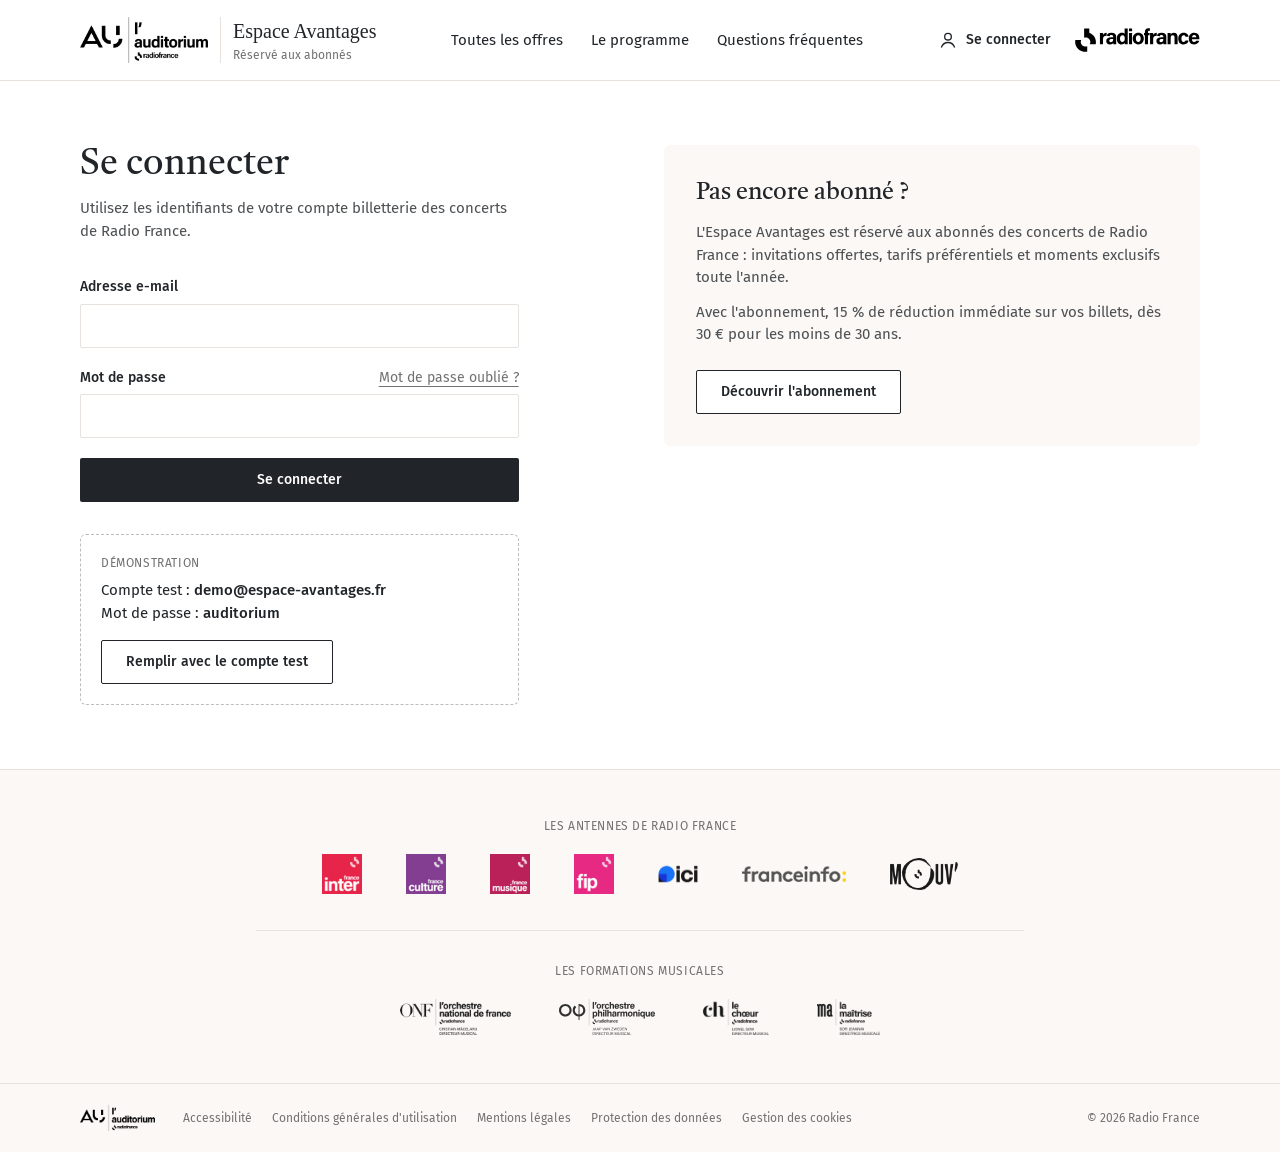
==== commit 94afa0d4: "Ordre des antennes, bloc « Les prochaines offres disponibles » Co-Authored-By: Claude Opus 5.5 <nore" ====
--- a/connexion.html
+++ b/connexion.html
@@ -122,7 +122,7 @@
         <div class="max-w-6xl mx-auto px-4 py-10 md:py-12 space-y-9">
             <div>
                 <p class="text-xs uppercase tracking-wider text-au-grey mb-5 text-center">Les antennes de Radio France</p>
-                <nav class="max-w-3xl mx-auto flex flex-wrap items-center justify-center gap-x-9 md:gap-x-11 gap-y-6" aria-label="Antennes de Radio France"><a href="https://www.radiofrance.fr/franceinter" target="_blank" rel="noopener" class="opacity-90 hover:opacity-100 transition" aria-label="France Inter"><img loading="lazy" src="img/logos/France-Inter.png" alt="France Inter" class="h-10 w-auto"></a><a href="https://www.franceinfo.fr/" target="_blank" rel="noopener" class="opacity-90 hover:opacity-100 transition" aria-label="franceinfo"><img loading="lazy" src="img/logos/Franceinfo.png" alt="franceinfo" class="h-4 w-auto"></a><a href="https://www.ici.fr/" target="_blank" rel="noopener" class="opacity-90 hover:opacity-100 transition" aria-label="ici"><img loading="lazy" src="img/logos/ici.png" alt="ici" class="h-8 w-auto"></a><a href="https://www.radiofrance.fr/franceculture" target="_blank" rel="noopener" class="opacity-90 hover:opacity-100 transition" aria-label="France Culture"><img loading="lazy" src="img/logos/France-Culture.png" alt="France Culture" class="h-10 w-auto"></a><a href="https://www.radiofrance.fr/francemusique" target="_blank" rel="noopener" class="opacity-90 hover:opacity-100 transition" aria-label="France Musique"><img loading="lazy" src="img/logos/France-Musique.png" alt="France Musique" class="h-10 w-auto"></a><a href="https://www.radiofrance.fr/fip" target="_blank" rel="noopener" class="opacity-90 hover:opacity-100 transition" aria-label="Fip"><img loading="lazy" src="img/logos/FIP.png" alt="Fip" class="h-10 w-auto"></a><a href="https://www.radiofrance.fr/mouv" target="_blank" rel="noopener" class="opacity-90 hover:opacity-100 transition" aria-label="Mouv'"><img loading="lazy" src="img/logos/mouv.png" alt="Mouv'" class="h-8 w-auto"></a></nav>
+                <nav class="max-w-3xl mx-auto flex flex-wrap items-center justify-center gap-x-9 md:gap-x-11 gap-y-6" aria-label="Antennes de Radio France"><a href="https://www.radiofrance.fr/franceinter" target="_blank" rel="noopener" class="opacity-90 hover:opacity-100 transition" aria-label="France Inter"><img loading="lazy" src="img/logos/France-Inter.png" alt="France Inter" class="h-10 w-auto"></a><a href="https://www.radiofrance.fr/franceculture" target="_blank" rel="noopener" class="opacity-90 hover:opacity-100 transition" aria-label="France Culture"><img loading="lazy" src="img/logos/France-Culture.png" alt="France Culture" class="h-10 w-auto"></a><a href="https://www.radiofrance.fr/francemusique" target="_blank" rel="noopener" class="opacity-90 hover:opacity-100 transition" aria-label="France Musique"><img loading="lazy" src="img/logos/France-Musique.png" alt="France Musique" class="h-10 w-auto"></a><a href="https://www.radiofrance.fr/fip" target="_blank" rel="noopener" class="opacity-90 hover:opacity-100 transition" aria-label="Fip"><img loading="lazy" src="img/logos/FIP.png" alt="Fip" class="h-10 w-auto"></a><a href="https://www.ici.fr/" target="_blank" rel="noopener" class="opacity-90 hover:opacity-100 transition" aria-label="ici"><img loading="lazy" src="img/logos/ici.png" alt="ici" class="h-8 w-auto"></a><a href="https://www.franceinfo.fr/" target="_blank" rel="noopener" class="opacity-90 hover:opacity-100 transition" aria-label="franceinfo"><img loading="lazy" src="img/logos/Franceinfo.png" alt="franceinfo" class="h-4 w-auto"></a><a href="https://www.radiofrance.fr/mouv" target="_blank" rel="noopener" class="opacity-90 hover:opacity-100 transition" aria-label="Mouv'"><img loading="lazy" src="img/logos/mouv.png" alt="Mouv'" class="h-8 w-auto"></a></nav>
             </div>
             <div>
                 <p class="text-xs uppercase tracking-wider text-au-grey mb-5 text-center border-t border-au-line max-w-3xl mx-auto pt-8">Les formations musicales</p>
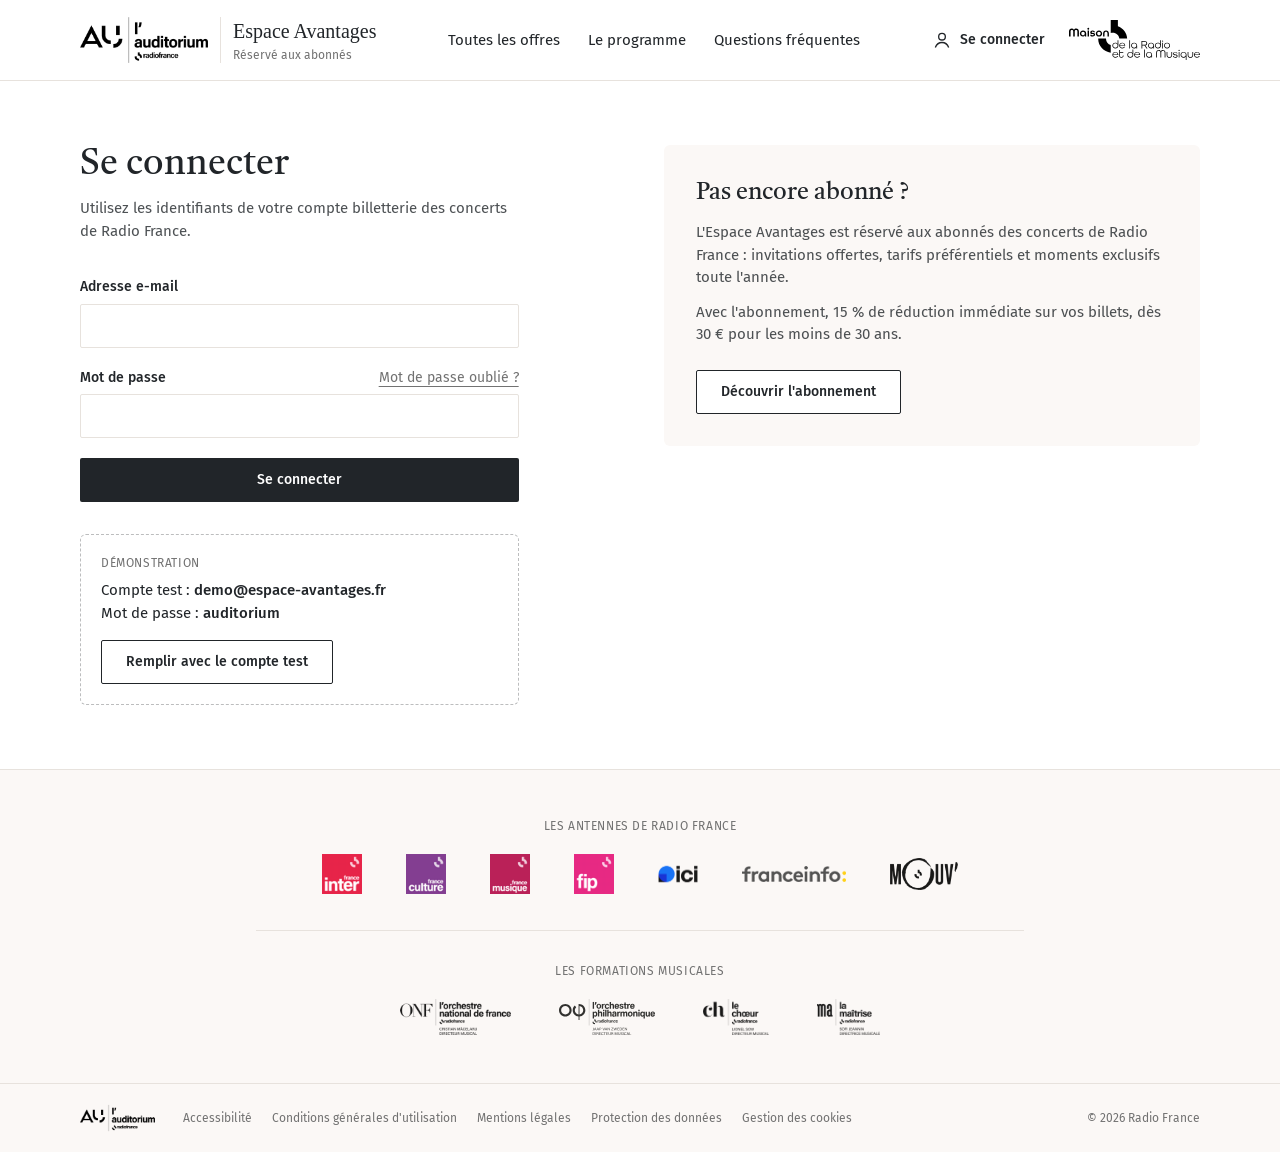
==== commit 0b2cd7ac: "Logo MRM dans l'en-tête, menu mobile fonctionnel, boutons d'abonnement vers la billetterie Co-Author" ====
--- a/connexion.html
+++ b/connexion.html
@@ -18,7 +18,7 @@
     <link rel="preconnect" href="https://fonts.googleapis.com">
     <link rel="preconnect" href="https://fonts.gstatic.com" crossorigin>
     <link href="https://fonts.googleapis.com/css2?family=Castoro:ital@0;1&family=Fira+Sans:wght@400;500;600&display=swap" rel="stylesheet">
-    <link rel="stylesheet" href="style.css?v=202611261200">
+    <link rel="stylesheet" href="style.css?v=202611261517">
     <style>
         .no-scrollbar::-webkit-scrollbar { display: none; }
         .no-scrollbar { scrollbar-width: none; }
@@ -66,8 +66,8 @@
 
             <nav class="hidden lg:flex items-center gap-5 xl:gap-7 text-[15px] whitespace-nowrap" aria-label="Menu principal">
                 <a href="offres.html" class="hover:underline underline-offset-4">Toutes les offres</a>
-                <a href="#programme" class="hover:underline underline-offset-4">Le programme</a>
-                <a href="#faq" class="hover:underline underline-offset-4">Questions fréquentes</a>
+                <a href="avantage-v5.html#programme" class="hover:underline underline-offset-4">Le programme</a>
+                <a href="avantage-v5.html#faq" class="hover:underline underline-offset-4">Questions fréquentes</a>
             </nav>
 
             <div class="flex items-center gap-4 md:gap-6">
@@ -75,12 +75,23 @@
                     <svg class="w-5 h-5" viewBox="0 0 24 24" fill="none" stroke="currentColor" stroke-width="1.6" aria-hidden="true"><circle cx="12" cy="8" r="4"/><path d="M4 21c1.5-4 4.5-6 8-6s6.5 2 8 6"/></svg>
                     <span class="hidden md:inline">Se connecter</span>
                 </a>
-                <img src="img/rf_logo_noir.svg" alt="Radio France" class="hidden sm:block h-5 md:h-6 w-auto">
-                <button class="lg:hidden p-1" aria-label="Ouvrir le menu">
-                    <svg class="w-6 h-6" viewBox="0 0 24 24" fill="none" stroke="currentColor" stroke-width="1.6" aria-hidden="true"><path d="M4 7h16M4 12h16M4 17h16"/></svg>
+                <img src="img/mrm_logo_noir.svg" alt="Maison de la Radio et de la Musique" class="hidden sm:block h-8 md:h-10 w-auto">
+                <button id="burger" class="lg:hidden p-1" aria-label="Ouvrir le menu" aria-expanded="false" aria-controls="menu-mobile">
+                    <svg data-ico="ouvrir" class="w-6 h-6" viewBox="0 0 24 24" fill="none" stroke="currentColor" stroke-width="1.6" aria-hidden="true"><path d="M4 7h16M4 12h16M4 17h16"/></svg>
+                    <svg data-ico="fermer" class="w-6 h-6 hidden" viewBox="0 0 24 24" fill="none" stroke="currentColor" stroke-width="1.6" aria-hidden="true"><path d="M6 6l12 12M18 6L6 18"/></svg>
                 </button>
             </div>
         </div>
+
+        <!-- Menu mobile et tablette -->
+        <nav id="menu-mobile" class="hidden lg:hidden border-t border-au-line bg-white" aria-label="Menu principal (mobile)">
+            <div class="max-w-6xl mx-auto px-4 py-2 flex flex-col text-[16px]">
+                <a href="offres.html" class="py-3.5 border-b border-au-line">Toutes les offres</a>
+                <a href="avantage-v5.html#programme" class="py-3.5 border-b border-au-line">Le programme</a>
+                <a href="avantage-v5.html#faq" class="py-3.5 border-b border-au-line">Questions fréquentes</a>
+                <a href="connexion.html" class="py-3.5 flex items-center gap-2 font-medium"><svg class="w-5 h-5" viewBox="0 0 24 24" fill="none" stroke="currentColor" stroke-width="1.6" aria-hidden="true"><circle cx="12" cy="8" r="4"/><path d="M4 21c1.5-4 4.5-6 8-6s6.5 2 8 6"/></svg><span>Se connecter</span></a>
+            </div>
+        </nav>
     </header>
 
     <main>
@@ -137,7 +148,7 @@
         </div>
     </footer>
 
-    <script src="auth.js"></script>
+    <script src="auth.js?v=202611261517"></script>
 
     <script>
     (function () {
--- a/style.css
+++ b/style.css
@@ -1 +1 @@
-*,:after,:before{--tw-border-spacing-x:0;--tw-border-spacing-y:0;--tw-translate-x:0;--tw-translate-y:0;--tw-rotate:0;--tw-skew-x:0;--tw-skew-y:0;--tw-scale-x:1;--tw-scale-y:1;--tw-pan-x: ;--tw-pan-y: ;--tw-pinch-zoom: ;--tw-scroll-snap-strictness:proximity;--tw-gradient-from-position: ;--tw-gradient-via-position: ;--tw-gradient-to-position: ;--tw-ordinal: ;--tw-slashed-zero: ;--tw-numeric-figure: ;--tw-numeric-spacing: ;--tw-numeric-fraction: ;--tw-ring-inset: ;--tw-ring-offset-width:0px;--tw-ring-offset-color:#fff;--tw-ring-color:rgba(59,130,246,.5);--tw-ring-offset-shadow:0 0 #0000;--tw-ring-shadow:0 0 #0000;--tw-shadow:0 0 #0000;--tw-shadow-colored:0 0 #0000;--tw-blur: ;--tw-brightness: ;--tw-contrast: ;--tw-grayscale: ;--tw-hue-rotate: ;--tw-invert: ;--tw-saturate: ;--tw-sepia: ;--tw-drop-shadow: ;--tw-backdrop-blur: ;--tw-backdrop-brightness: ;--tw-backdrop-contrast: ;--tw-backdrop-grayscale: ;--tw-backdrop-hue-rotate: ;--tw-backdrop-invert: ;--tw-backdrop-opacity: ;--tw-backdrop-saturate: ;--tw-backdrop-sepia: ;--tw-contain-size: ;--tw-contain-layout: ;--tw-contain-paint: ;--tw-contain-style: }::backdrop{--tw-border-spacing-x:0;--tw-border-spacing-y:0;--tw-translate-x:0;--tw-translate-y:0;--tw-rotate:0;--tw-skew-x:0;--tw-skew-y:0;--tw-scale-x:1;--tw-scale-y:1;--tw-pan-x: ;--tw-pan-y: ;--tw-pinch-zoom: ;--tw-scroll-snap-strictness:proximity;--tw-gradient-from-position: ;--tw-gradient-via-position: ;--tw-gradient-to-position: ;--tw-ordinal: ;--tw-slashed-zero: ;--tw-numeric-figure: ;--tw-numeric-spacing: ;--tw-numeric-fraction: ;--tw-ring-inset: ;--tw-ring-offset-width:0px;--tw-ring-offset-color:#fff;--tw-ring-color:rgba(59,130,246,.5);--tw-ring-offset-shadow:0 0 #0000;--tw-ring-shadow:0 0 #0000;--tw-shadow:0 0 #0000;--tw-shadow-colored:0 0 #0000;--tw-blur: ;--tw-brightness: ;--tw-contrast: ;--tw-grayscale: ;--tw-hue-rotate: ;--tw-invert: ;--tw-saturate: ;--tw-sepia: ;--tw-drop-shadow: ;--tw-backdrop-blur: ;--tw-backdrop-brightness: ;--tw-backdrop-contrast: ;--tw-backdrop-grayscale: ;--tw-backdrop-hue-rotate: ;--tw-backdrop-invert: ;--tw-backdrop-opacity: ;--tw-backdrop-saturate: ;--tw-backdrop-sepia: ;--tw-contain-size: ;--tw-contain-layout: ;--tw-contain-paint: ;--tw-contain-style: }/*! tailwindcss v3.4.17 | MIT License | https://tailwindcss.com*/*,:after,:before{box-sizing:border-box;border:0 solid #e5e7eb}:after,:before{--tw-content:""}:host,html{line-height:1.5;-webkit-text-size-adjust:100%;-moz-tab-size:4;-o-tab-size:4;tab-size:4;font-family:Fira Sans,Arial,sans-serif;font-feature-settings:normal;font-variation-settings:normal;-webkit-tap-highlight-color:transparent}body{margin:0;line-height:inherit}hr{height:0;color:inherit;border-top-width:1px}abbr:where([title]){-webkit-text-decoration:underline dotted;text-decoration:underline dotted}h1,h2,h3,h4,h5,h6{font-size:inherit;font-weight:inherit}a{color:inherit;text-decoration:inherit}b,strong{font-weight:bolder}code,kbd,pre,samp{font-family:ui-monospace,SFMono-Regular,Menlo,Monaco,Consolas,Liberation Mono,Courier New,monospace;font-feature-settings:normal;font-variation-settings:normal;font-size:1em}small{font-size:80%}sub,sup{font-size:75%;line-height:0;position:relative;vertical-align:baseline}sub{bottom:-.25em}sup{top:-.5em}table{text-indent:0;border-color:inherit;border-collapse:collapse}button,input,optgroup,select,textarea{font-family:inherit;font-feature-settings:inherit;font-variation-settings:inherit;font-size:100%;font-weight:inherit;line-height:inherit;letter-spacing:inherit;color:inherit;margin:0;padding:0}button,select{text-transform:none}button,input:where([type=button]),input:where([type=reset]),input:where([type=submit]){-webkit-appearance:button;background-color:transparent;background-image:none}:-moz-focusring{outline:auto}:-moz-ui-invalid{box-shadow:none}progress{vertical-align:baseline}::-webkit-inner-spin-button,::-webkit-outer-spin-button{height:auto}[type=search]{-webkit-appearance:textfield;outline-offset:-2px}::-webkit-search-decoration{-webkit-appearance:none}::-webkit-file-upload-button{-webkit-appearance:button;font:inherit}summary{display:list-item}blockquote,dd,dl,figure,h1,h2,h3,h4,h5,h6,hr,p,pre{margin:0}fieldset{margin:0}fieldset,legend{padding:0}menu,ol,ul{list-style:none;margin:0;padding:0}dialog{padding:0}textarea{resize:vertical}input::-moz-placeholder,textarea::-moz-placeholder{opacity:1;color:#9ca3af}input::placeholder,textarea::placeholder{opacity:1;color:#9ca3af}[role=button],button{cursor:pointer}:disabled{cursor:default}audio,canvas,embed,iframe,img,object,svg,video{display:block;vertical-align:middle}img,video{max-width:100%;height:auto}[hidden]:where(:not([hidden=until-found])){display:none}.fixed{position:fixed}.absolute{position:absolute}.relative{position:relative}.sticky{position:sticky}.inset-0{inset:0}.top-0{top:0}.isolate{isolation:isolate}.z-30{z-index:30}.z-40{z-index:40}.-mx-4{margin-left:-1rem;margin-right:-1rem}.mx-auto{margin-left:auto;margin-right:auto}.mb-4{margin-bottom:1rem}.mb-5{margin-bottom:1.25rem}.mb-6{margin-bottom:1.5rem}.mr-2{margin-right:.5rem}.mt-0\.5{margin-top:.125rem}.mt-1{margin-top:.25rem}.mt-1\.5{margin-top:.375rem}.mt-10{margin-top:2.5rem}.mt-16{margin-top:4rem}.mt-2{margin-top:.5rem}.mt-2\.5{margin-top:.625rem}.mt-3{margin-top:.75rem}.mt-4{margin-top:1rem}.mt-5{margin-top:1.25rem}.mt-6{margin-top:1.5rem}.mt-8{margin-top:2rem}.mt-auto{margin-top:auto}.block{display:block}.flex{display:flex}.inline-flex{display:inline-flex}.grid{display:grid}.hidden{display:none}.aspect-\[16\/10\]{aspect-ratio:16/10}.aspect-\[4\/3\]{aspect-ratio:4/3}.aspect-\[540\/620\]{aspect-ratio:540/620}.h-1{height:.25rem}.h-1\.5{height:.375rem}.h-10{height:2.5rem}.h-11{height:2.75rem}.h-16{height:4rem}.h-2{height:.5rem}.h-2\.5{height:.625rem}.h-20{height:5rem}.h-4{height:1rem}.h-5{height:1.25rem}.h-6{height:1.5rem}.h-7{height:1.75rem}.h-8{height:2rem}.h-9{height:2.25rem}.h-full{height:100%}.max-h-\[90vh\]{max-height:90vh}.w-16{width:4rem}.w-2{width:.5rem}.w-2\.5{width:.625rem}.w-20{width:5rem}.w-4{width:1rem}.w-5{width:1.25rem}.w-6{width:1.5rem}.w-8{width:2rem}.w-9{width:2.25rem}.w-\[44\%\]{width:44%}.w-\[62\%\]{width:62%}.w-auto{width:auto}.w-full{width:100%}.min-w-0{min-width:0}.max-w-3xl{max-width:48rem}.max-w-6xl{max-width:72rem}.flex-1{flex:1 1 0%}.flex-shrink{flex-shrink:1}.shrink-0{flex-shrink:0}.transform{transform:translate(var(--tw-translate-x),var(--tw-translate-y)) rotate(var(--tw-rotate)) skewX(var(--tw-skew-x)) skewY(var(--tw-skew-y)) scaleX(var(--tw-scale-x)) scaleY(var(--tw-scale-y))}.cursor-pointer{cursor:pointer}.snap-x{scroll-snap-type:x var(--tw-scroll-snap-strictness)}.snap-mandatory{--tw-scroll-snap-strictness:mandatory}.snap-start{scroll-snap-align:start}.scroll-mt-28{scroll-margin-top:7rem}.scroll-px-4{scroll-padding-left:1rem;scroll-padding-right:1rem}.grid-cols-1{grid-template-columns:repeat(1,minmax(0,1fr))}.flex-col{flex-direction:column}.flex-wrap{flex-wrap:wrap}.place-items-center{place-items:center}.items-start{align-items:flex-start}.items-end{align-items:flex-end}.items-center{align-items:center}.items-baseline{align-items:baseline}.justify-center{justify-content:center}.justify-between{justify-content:space-between}.gap-0{gap:0}.gap-1{gap:.25rem}.gap-1\.5{gap:.375rem}.gap-2{gap:.5rem}.gap-2\.5{gap:.625rem}.gap-3{gap:.75rem}.gap-4{gap:1rem}.gap-5{gap:1.25rem}.gap-6{gap:1.5rem}.gap-8{gap:2rem}.gap-x-10{-moz-column-gap:2.5rem;column-gap:2.5rem}.gap-x-5{-moz-column-gap:1.25rem;column-gap:1.25rem}.gap-x-9{-moz-column-gap:2.25rem;column-gap:2.25rem}.gap-y-2{row-gap:.5rem}.gap-y-6{row-gap:1.5rem}.space-y-1>:not([hidden])~:not([hidden]){--tw-space-y-reverse:0;margin-top:calc(.25rem*(1 - var(--tw-space-y-reverse)));margin-bottom:calc(.25rem*var(--tw-space-y-reverse))}.space-y-2>:not([hidden])~:not([hidden]){--tw-space-y-reverse:0;margin-top:calc(.5rem*(1 - var(--tw-space-y-reverse)));margin-bottom:calc(.5rem*var(--tw-space-y-reverse))}.space-y-3>:not([hidden])~:not([hidden]){--tw-space-y-reverse:0;margin-top:calc(.75rem*(1 - var(--tw-space-y-reverse)));margin-bottom:calc(.75rem*var(--tw-space-y-reverse))}.space-y-5>:not([hidden])~:not([hidden]){--tw-space-y-reverse:0;margin-top:calc(1.25rem*(1 - var(--tw-space-y-reverse)));margin-bottom:calc(1.25rem*var(--tw-space-y-reverse))}.space-y-9>:not([hidden])~:not([hidden]){--tw-space-y-reverse:0;margin-top:calc(2.25rem*(1 - var(--tw-space-y-reverse)));margin-bottom:calc(2.25rem*var(--tw-space-y-reverse))}.self-start{align-self:flex-start}.overflow-hidden{overflow:hidden}.overflow-x-auto{overflow-x:auto}.overflow-y-auto{overflow-y:auto}.whitespace-nowrap{white-space:nowrap}.rounded{border-radius:.25rem}.rounded-full{border-radius:9999px}.rounded-md{border-radius:.375rem}.rounded-sm{border-radius:.125rem}.rounded-t-lg{border-top-left-radius:.5rem;border-top-right-radius:.5rem}.border{border-width:1px}.border-b{border-bottom-width:1px}.border-l{border-left-width:1px}.border-t{border-top-width:1px}.border-dashed{border-style:dashed}.border-au-ink{--tw-border-opacity:1;border-color:rgb(33 37 41/var(--tw-border-opacity,1))}.border-au-ink\/30{border-color:rgba(33,37,41,.3)}.border-au-line{--tw-border-opacity:1;border-color:rgb(231 226 221/var(--tw-border-opacity,1))}.bg-\[\#5CFFA6\]{--tw-bg-opacity:1;background-color:rgb(92 255 166/var(--tw-bg-opacity,1))}.bg-au-cream{--tw-bg-opacity:1;background-color:rgb(251 248 246/var(--tw-bg-opacity,1))}.bg-au-ink{--tw-bg-opacity:1;background-color:rgb(33 37 41/var(--tw-bg-opacity,1))}.bg-au-line{--tw-bg-opacity:1;background-color:rgb(231 226 221/var(--tw-bg-opacity,1))}.bg-black\/40{background-color:rgba(0,0,0,.4)}.bg-fc{background-color:rgb(117 42 131/var(--tw-bg-opacity,1))}.bg-fc,.bg-fi{--tw-bg-opacity:1}.bg-fi{background-color:rgb(226 1 52/var(--tw-bg-opacity,1))}.bg-fm{--tw-bg-opacity:1;background-color:rgb(168 0 65/var(--tw-bg-opacity,1))}.bg-white{--tw-bg-opacity:1;background-color:rgb(255 255 255/var(--tw-bg-opacity,1))}.object-contain{-o-object-fit:contain;object-fit:contain}.object-cover{-o-object-fit:cover;object-fit:cover}.p-1{padding:.25rem}.p-3{padding:.75rem}.p-4{padding:1rem}.p-5{padding:1.25rem}.p-6{padding:1.5rem}.px-2{padding-left:.5rem;padding-right:.5rem}.px-2\.5{padding-left:.625rem;padding-right:.625rem}.px-3{padding-left:.75rem;padding-right:.75rem}.px-4{padding-left:1rem;padding-right:1rem}.px-5{padding-left:1.25rem;padding-right:1.25rem}.px-6{padding-left:1.5rem;padding-right:1.5rem}.px-7{padding-left:1.75rem;padding-right:1.75rem}.py-0\.5{padding-top:.125rem;padding-bottom:.125rem}.py-1{padding-top:.25rem;padding-bottom:.25rem}.py-10{padding-top:2.5rem;padding-bottom:2.5rem}.py-16{padding-top:4rem;padding-bottom:4rem}.py-4{padding-top:1rem;padding-bottom:1rem}.py-5{padding-top:1.25rem;padding-bottom:1.25rem}.py-7{padding-top:1.75rem;padding-bottom:1.75rem}.pb-16{padding-bottom:4rem}.pb-3{padding-bottom:.75rem}.pb-8{padding-bottom:2rem}.pl-2\.5{padding-left:.625rem}.pt-12{padding-top:3rem}.pt-14{padding-top:3.5rem}.pt-16{padding-top:4rem}.pt-5{padding-top:1.25rem}.pt-6{padding-top:1.5rem}.pt-8{padding-top:2rem}.text-center{text-align:center}.font-nl{font-family:Georgia,Times New Roman,serif}.font-sans{font-family:Fira Sans,Arial,sans-serif}.font-serif{font-family:Castoro,Georgia,serif}.text-2xl{font-size:1.5rem;line-height:2rem}.text-3xl{font-size:1.875rem;line-height:2.25rem}.text-\[11px\]{font-size:11px}.text-\[15px\]{font-size:15px}.text-\[16px\]{font-size:16px}.text-base{font-size:1rem;line-height:1.5rem}.text-lg{font-size:1.125rem;line-height:1.75rem}.text-sm{font-size:.875rem;line-height:1.25rem}.text-xl{font-size:1.25rem;line-height:1.75rem}.text-xs{font-size:.75rem;line-height:1rem}.font-medium{font-weight:500}.font-semibold{font-weight:600}.uppercase{text-transform:uppercase}.leading-none{line-height:1}.leading-relaxed{line-height:1.625}.leading-snug{line-height:1.375}.leading-tight{line-height:1.25}.tracking-\[0\.2em\]{letter-spacing:.2em}.tracking-wider{letter-spacing:.05em}.text-au-grey{--tw-text-opacity:1;color:rgb(114 114 114/var(--tw-text-opacity,1))}.text-au-ink{--tw-text-opacity:1;color:rgb(33 37 41/var(--tw-text-opacity,1))}.text-au-ink\/80{color:rgba(33,37,41,.8)}.text-au-ink\/90{color:rgba(33,37,41,.9)}.text-fm{--tw-text-opacity:1;color:rgb(168 0 65/var(--tw-text-opacity,1))}.text-white{--tw-text-opacity:1;color:rgb(255 255 255/var(--tw-text-opacity,1))}.underline{text-decoration-line:underline}.underline-offset-4{text-underline-offset:4px}.antialiased{-webkit-font-smoothing:antialiased;-moz-osx-font-smoothing:grayscale}.accent-\[\#212529\]{accent-color:#212529}.opacity-90{opacity:.9}.outline{outline-style:solid}.blur{--tw-blur:blur(8px)}.blur,.filter{filter:var(--tw-blur) var(--tw-brightness) var(--tw-contrast) var(--tw-grayscale) var(--tw-hue-rotate) var(--tw-invert) var(--tw-saturate) var(--tw-sepia) var(--tw-drop-shadow)}.transition{transition-property:color,background-color,border-color,text-decoration-color,fill,stroke,opacity,box-shadow,transform,filter,-webkit-backdrop-filter;transition-property:color,background-color,border-color,text-decoration-color,fill,stroke,opacity,box-shadow,transform,filter,backdrop-filter;transition-property:color,background-color,border-color,text-decoration-color,fill,stroke,opacity,box-shadow,transform,filter,backdrop-filter,-webkit-backdrop-filter;transition-timing-function:cubic-bezier(.4,0,.2,1);transition-duration:.15s}.transition-all{transition-property:all;transition-timing-function:cubic-bezier(.4,0,.2,1);transition-duration:.15s}.duration-300{transition-duration:.3s}.after\:w-px:after{content:var(--tw-content);width:1px}.after\:shrink-0:after{content:var(--tw-content);flex-shrink:0}.after\:content-\[\"\"\]:after,.after\:content-\[\'\'\]:after{--tw-content:"";content:var(--tw-content)}.hover\:border-au-ink\/40:hover{border-color:rgba(33,37,41,.4)}.hover\:bg-au-cream:hover{--tw-bg-opacity:1;background-color:rgb(251 248 246/var(--tw-bg-opacity,1))}.hover\:bg-au-ink:hover{--tw-bg-opacity:1;background-color:rgb(33 37 41/var(--tw-bg-opacity,1))}.hover\:bg-black:hover{--tw-bg-opacity:1;background-color:rgb(0 0 0/var(--tw-bg-opacity,1))}.hover\:bg-white:hover{--tw-bg-opacity:1;background-color:rgb(255 255 255/var(--tw-bg-opacity,1))}.hover\:text-white:hover{--tw-text-opacity:1;color:rgb(255 255 255/var(--tw-text-opacity,1))}.hover\:underline:hover{text-decoration-line:underline}.hover\:opacity-100:hover{opacity:1}.hover\:shadow-\[0_6px_20px_-12px_rgba\(0\2c 0\2c 0\2c 0\.25\)\]:hover{--tw-shadow:0 6px 20px -12px rgba(0,0,0,.25);--tw-shadow-colored:0 6px 20px -12px var(--tw-shadow-color);box-shadow:var(--tw-ring-offset-shadow,0 0 #0000),var(--tw-ring-shadow,0 0 #0000),var(--tw-shadow)}.focus\:border-au-ink:focus{--tw-border-opacity:1;border-color:rgb(33 37 41/var(--tw-border-opacity,1))}.focus\:outline-none:focus{outline:2px solid transparent;outline-offset:2px}.group:hover .group-hover\:scale-\[1\.03\]{--tw-scale-x:1.03;--tw-scale-y:1.03;transform:translate(var(--tw-translate-x),var(--tw-translate-y)) rotate(var(--tw-rotate)) skewX(var(--tw-skew-x)) skewY(var(--tw-skew-y)) scaleX(var(--tw-scale-x)) scaleY(var(--tw-scale-y))}.group:hover .group-hover\:underline{text-decoration-line:underline}@media (min-width:640px){.sm\:block{display:block}.sm\:h-9{height:2.25rem}.sm\:w-\[30\%\]{width:30%}.sm\:w-\[42\%\]{width:42%}.sm\:grid-cols-2{grid-template-columns:repeat(2,minmax(0,1fr))}.sm\:grid-cols-3{grid-template-columns:repeat(3,minmax(0,1fr))}.sm\:gap-3{gap:.75rem}.sm\:pl-3{padding-left:.75rem}.sm\:text-lg{font-size:1.125rem;line-height:1.75rem}.sm\:text-xs{font-size:.75rem;line-height:1rem}}@media (min-width:768px){.md\:sticky{position:sticky}.md\:top-28{top:7rem}.md\:col-span-5{grid-column:span 5/span 5}.md\:col-span-6{grid-column:span 6/span 6}.md\:col-span-7{grid-column:span 7/span 7}.md\:mx-0{margin-left:0;margin-right:0}.md\:mb-6{margin-bottom:1.5rem}.md\:mb-8{margin-bottom:2rem}.md\:ml-auto{margin-left:auto}.md\:mt-12{margin-top:3rem}.md\:mt-24{margin-top:6rem}.md\:mt-8{margin-top:2rem}.md\:inline{display:inline}.md\:grid{display:grid}.md\:aspect-\[16\/10\]{aspect-ratio:16/10}.md\:h-10{height:2.5rem}.md\:h-12{height:3rem}.md\:h-20{height:5rem}.md\:h-24{height:6rem}.md\:h-6{height:1.5rem}.md\:w-10{width:2.5rem}.md\:w-20{width:5rem}.md\:w-24{width:6rem}.md\:w-auto{width:auto}.md\:max-w-lg{max-width:32rem}.md\:scroll-px-0{scroll-padding-left:0;scroll-padding-right:0}.md\:grid-cols-12{grid-template-columns:repeat(12,minmax(0,1fr))}.md\:grid-cols-3{grid-template-columns:repeat(3,minmax(0,1fr))}.md\:grid-cols-4{grid-template-columns:repeat(4,minmax(0,1fr))}.md\:grid-cols-5{grid-template-columns:repeat(5,minmax(0,1fr))}.md\:flex-row{flex-direction:row}.md\:items-center{align-items:center}.md\:justify-start{justify-content:flex-start}.md\:gap-10{gap:2.5rem}.md\:gap-12{gap:3rem}.md\:gap-5{gap:1.25rem}.md\:gap-6{gap:1.5rem}.md\:gap-x-11{-moz-column-gap:2.75rem;column-gap:2.75rem}.md\:gap-x-12{-moz-column-gap:3rem;column-gap:3rem}.md\:self-center{align-self:center}.md\:overflow-visible{overflow:visible}.md\:rounded-sm{border-radius:.125rem}.md\:p-10{padding:2.5rem}.md\:p-3\.5{padding:.875rem}.md\:p-6{padding:1.5rem}.md\:p-8{padding:2rem}.md\:px-0{padding-left:0;padding-right:0}.md\:px-10{padding-left:2.5rem;padding-right:2.5rem}.md\:py-12{padding-top:3rem;padding-bottom:3rem}.md\:py-16{padding-top:4rem;padding-bottom:4rem}.md\:py-24{padding-top:6rem;padding-bottom:6rem}.md\:py-8{padding-top:2rem;padding-bottom:2rem}.md\:pb-10{padding-bottom:2.5rem}.md\:pb-20{padding-bottom:5rem}.md\:pb-24{padding-bottom:6rem}.md\:pt-0{padding-top:0}.md\:pt-10{padding-top:2.5rem}.md\:pt-12{padding-top:3rem}.md\:pt-16{padding-top:4rem}.md\:pt-20{padding-top:5rem}.md\:pt-24{padding-top:6rem}.md\:pt-8{padding-top:2rem}.md\:text-2xl{font-size:1.5rem;line-height:2rem}.md\:text-3xl{font-size:1.875rem;line-height:2.25rem}.md\:text-4xl{font-size:2.25rem;line-height:2.5rem}.md\:text-5xl{font-size:3rem;line-height:1}.md\:text-base{font-size:1rem;line-height:1.5rem}.md\:text-lg{font-size:1.125rem;line-height:1.75rem}.md\:text-xl{font-size:1.25rem;line-height:1.75rem}.md\:after\:hidden:after{content:var(--tw-content);display:none}}@media (min-width:1024px){.lg\:col-span-4{grid-column:span 4/span 4}.lg\:col-span-5{grid-column:span 5/span 5}.lg\:col-span-6{grid-column:span 6/span 6}.lg\:col-span-8{grid-column:span 8/span 8}.lg\:col-start-7{grid-column-start:7}.lg\:flex{display:flex}.lg\:hidden{display:none}.lg\:grid-cols-12{grid-template-columns:repeat(12,minmax(0,1fr))}.lg\:grid-cols-2{grid-template-columns:repeat(2,minmax(0,1fr))}.lg\:grid-cols-4{grid-template-columns:repeat(4,minmax(0,1fr))}.lg\:gap-12{gap:3rem}}@media (min-width:1280px){.xl\:gap-7{gap:1.75rem}}+*,:after,:before{--tw-border-spacing-x:0;--tw-border-spacing-y:0;--tw-translate-x:0;--tw-translate-y:0;--tw-rotate:0;--tw-skew-x:0;--tw-skew-y:0;--tw-scale-x:1;--tw-scale-y:1;--tw-pan-x: ;--tw-pan-y: ;--tw-pinch-zoom: ;--tw-scroll-snap-strictness:proximity;--tw-gradient-from-position: ;--tw-gradient-via-position: ;--tw-gradient-to-position: ;--tw-ordinal: ;--tw-slashed-zero: ;--tw-numeric-figure: ;--tw-numeric-spacing: ;--tw-numeric-fraction: ;--tw-ring-inset: ;--tw-ring-offset-width:0px;--tw-ring-offset-color:#fff;--tw-ring-color:rgba(59,130,246,.5);--tw-ring-offset-shadow:0 0 #0000;--tw-ring-shadow:0 0 #0000;--tw-shadow:0 0 #0000;--tw-shadow-colored:0 0 #0000;--tw-blur: ;--tw-brightness: ;--tw-contrast: ;--tw-grayscale: ;--tw-hue-rotate: ;--tw-invert: ;--tw-saturate: ;--tw-sepia: ;--tw-drop-shadow: ;--tw-backdrop-blur: ;--tw-backdrop-brightness: ;--tw-backdrop-contrast: ;--tw-backdrop-grayscale: ;--tw-backdrop-hue-rotate: ;--tw-backdrop-invert: ;--tw-backdrop-opacity: ;--tw-backdrop-saturate: ;--tw-backdrop-sepia: ;--tw-contain-size: ;--tw-contain-layout: ;--tw-contain-paint: ;--tw-contain-style: }::backdrop{--tw-border-spacing-x:0;--tw-border-spacing-y:0;--tw-translate-x:0;--tw-translate-y:0;--tw-rotate:0;--tw-skew-x:0;--tw-skew-y:0;--tw-scale-x:1;--tw-scale-y:1;--tw-pan-x: ;--tw-pan-y: ;--tw-pinch-zoom: ;--tw-scroll-snap-strictness:proximity;--tw-gradient-from-position: ;--tw-gradient-via-position: ;--tw-gradient-to-position: ;--tw-ordinal: ;--tw-slashed-zero: ;--tw-numeric-figure: ;--tw-numeric-spacing: ;--tw-numeric-fraction: ;--tw-ring-inset: ;--tw-ring-offset-width:0px;--tw-ring-offset-color:#fff;--tw-ring-color:rgba(59,130,246,.5);--tw-ring-offset-shadow:0 0 #0000;--tw-ring-shadow:0 0 #0000;--tw-shadow:0 0 #0000;--tw-shadow-colored:0 0 #0000;--tw-blur: ;--tw-brightness: ;--tw-contrast: ;--tw-grayscale: ;--tw-hue-rotate: ;--tw-invert: ;--tw-saturate: ;--tw-sepia: ;--tw-drop-shadow: ;--tw-backdrop-blur: ;--tw-backdrop-brightness: ;--tw-backdrop-contrast: ;--tw-backdrop-grayscale: ;--tw-backdrop-hue-rotate: ;--tw-backdrop-invert: ;--tw-backdrop-opacity: ;--tw-backdrop-saturate: ;--tw-backdrop-sepia: ;--tw-contain-size: ;--tw-contain-layout: ;--tw-contain-paint: ;--tw-contain-style: }/*! tailwindcss v3.4.17 | MIT License | https://tailwindcss.com*/*,:after,:before{box-sizing:border-box;border:0 solid #e5e7eb}:after,:before{--tw-content:""}:host,html{line-height:1.5;-webkit-text-size-adjust:100%;-moz-tab-size:4;-o-tab-size:4;tab-size:4;font-family:Fira Sans,Arial,sans-serif;font-feature-settings:normal;font-variation-settings:normal;-webkit-tap-highlight-color:transparent}body{margin:0;line-height:inherit}hr{height:0;color:inherit;border-top-width:1px}abbr:where([title]){-webkit-text-decoration:underline dotted;text-decoration:underline dotted}h1,h2,h3,h4,h5,h6{font-size:inherit;font-weight:inherit}a{color:inherit;text-decoration:inherit}b,strong{font-weight:bolder}code,kbd,pre,samp{font-family:ui-monospace,SFMono-Regular,Menlo,Monaco,Consolas,Liberation Mono,Courier New,monospace;font-feature-settings:normal;font-variation-settings:normal;font-size:1em}small{font-size:80%}sub,sup{font-size:75%;line-height:0;position:relative;vertical-align:baseline}sub{bottom:-.25em}sup{top:-.5em}table{text-indent:0;border-color:inherit;border-collapse:collapse}button,input,optgroup,select,textarea{font-family:inherit;font-feature-settings:inherit;font-variation-settings:inherit;font-size:100%;font-weight:inherit;line-height:inherit;letter-spacing:inherit;color:inherit;margin:0;padding:0}button,select{text-transform:none}button,input:where([type=button]),input:where([type=reset]),input:where([type=submit]){-webkit-appearance:button;background-color:transparent;background-image:none}:-moz-focusring{outline:auto}:-moz-ui-invalid{box-shadow:none}progress{vertical-align:baseline}::-webkit-inner-spin-button,::-webkit-outer-spin-button{height:auto}[type=search]{-webkit-appearance:textfield;outline-offset:-2px}::-webkit-search-decoration{-webkit-appearance:none}::-webkit-file-upload-button{-webkit-appearance:button;font:inherit}summary{display:list-item}blockquote,dd,dl,figure,h1,h2,h3,h4,h5,h6,hr,p,pre{margin:0}fieldset{margin:0}fieldset,legend{padding:0}menu,ol,ul{list-style:none;margin:0;padding:0}dialog{padding:0}textarea{resize:vertical}input::-moz-placeholder,textarea::-moz-placeholder{opacity:1;color:#9ca3af}input::placeholder,textarea::placeholder{opacity:1;color:#9ca3af}[role=button],button{cursor:pointer}:disabled{cursor:default}audio,canvas,embed,iframe,img,object,svg,video{display:block;vertical-align:middle}img,video{max-width:100%;height:auto}[hidden]:where(:not([hidden=until-found])){display:none}.fixed{position:fixed}.absolute{position:absolute}.relative{position:relative}.sticky{position:sticky}.inset-0{inset:0}.top-0{top:0}.isolate{isolation:isolate}.z-30{z-index:30}.z-40{z-index:40}.-mx-4{margin-left:-1rem;margin-right:-1rem}.mx-auto{margin-left:auto;margin-right:auto}.mb-4{margin-bottom:1rem}.mb-5{margin-bottom:1.25rem}.mb-6{margin-bottom:1.5rem}.mr-2{margin-right:.5rem}.mt-0\.5{margin-top:.125rem}.mt-1{margin-top:.25rem}.mt-1\.5{margin-top:.375rem}.mt-10{margin-top:2.5rem}.mt-16{margin-top:4rem}.mt-2{margin-top:.5rem}.mt-2\.5{margin-top:.625rem}.mt-3{margin-top:.75rem}.mt-4{margin-top:1rem}.mt-5{margin-top:1.25rem}.mt-6{margin-top:1.5rem}.mt-8{margin-top:2rem}.mt-auto{margin-top:auto}.block{display:block}.flex{display:flex}.inline-flex{display:inline-flex}.grid{display:grid}.hidden{display:none}.aspect-\[16\/10\]{aspect-ratio:16/10}.aspect-\[4\/3\]{aspect-ratio:4/3}.aspect-\[540\/620\]{aspect-ratio:540/620}.h-1{height:.25rem}.h-1\.5{height:.375rem}.h-10{height:2.5rem}.h-11{height:2.75rem}.h-16{height:4rem}.h-2{height:.5rem}.h-2\.5{height:.625rem}.h-20{height:5rem}.h-4{height:1rem}.h-5{height:1.25rem}.h-6{height:1.5rem}.h-7{height:1.75rem}.h-8{height:2rem}.h-9{height:2.25rem}.h-full{height:100%}.max-h-\[90vh\]{max-height:90vh}.w-16{width:4rem}.w-2{width:.5rem}.w-2\.5{width:.625rem}.w-20{width:5rem}.w-4{width:1rem}.w-5{width:1.25rem}.w-6{width:1.5rem}.w-8{width:2rem}.w-9{width:2.25rem}.w-\[44\%\]{width:44%}.w-\[62\%\]{width:62%}.w-auto{width:auto}.w-full{width:100%}.min-w-0{min-width:0}.max-w-3xl{max-width:48rem}.max-w-6xl{max-width:72rem}.flex-1{flex:1 1 0%}.flex-shrink{flex-shrink:1}.shrink-0{flex-shrink:0}.transform{transform:translate(var(--tw-translate-x),var(--tw-translate-y)) rotate(var(--tw-rotate)) skewX(var(--tw-skew-x)) skewY(var(--tw-skew-y)) scaleX(var(--tw-scale-x)) scaleY(var(--tw-scale-y))}.cursor-pointer{cursor:pointer}.snap-x{scroll-snap-type:x var(--tw-scroll-snap-strictness)}.snap-mandatory{--tw-scroll-snap-strictness:mandatory}.snap-start{scroll-snap-align:start}.scroll-mt-28{scroll-margin-top:7rem}.scroll-px-4{scroll-padding-left:1rem;scroll-padding-right:1rem}.grid-cols-1{grid-template-columns:repeat(1,minmax(0,1fr))}.flex-col{flex-direction:column}.flex-wrap{flex-wrap:wrap}.place-items-center{place-items:center}.items-start{align-items:flex-start}.items-end{align-items:flex-end}.items-center{align-items:center}.items-baseline{align-items:baseline}.justify-center{justify-content:center}.justify-between{justify-content:space-between}.gap-0{gap:0}.gap-1{gap:.25rem}.gap-1\.5{gap:.375rem}.gap-2{gap:.5rem}.gap-2\.5{gap:.625rem}.gap-3{gap:.75rem}.gap-4{gap:1rem}.gap-5{gap:1.25rem}.gap-6{gap:1.5rem}.gap-8{gap:2rem}.gap-x-10{-moz-column-gap:2.5rem;column-gap:2.5rem}.gap-x-5{-moz-column-gap:1.25rem;column-gap:1.25rem}.gap-x-9{-moz-column-gap:2.25rem;column-gap:2.25rem}.gap-y-2{row-gap:.5rem}.gap-y-6{row-gap:1.5rem}.space-y-1>:not([hidden])~:not([hidden]){--tw-space-y-reverse:0;margin-top:calc(.25rem*(1 - var(--tw-space-y-reverse)));margin-bottom:calc(.25rem*var(--tw-space-y-reverse))}.space-y-2>:not([hidden])~:not([hidden]){--tw-space-y-reverse:0;margin-top:calc(.5rem*(1 - var(--tw-space-y-reverse)));margin-bottom:calc(.5rem*var(--tw-space-y-reverse))}.space-y-3>:not([hidden])~:not([hidden]){--tw-space-y-reverse:0;margin-top:calc(.75rem*(1 - var(--tw-space-y-reverse)));margin-bottom:calc(.75rem*var(--tw-space-y-reverse))}.space-y-5>:not([hidden])~:not([hidden]){--tw-space-y-reverse:0;margin-top:calc(1.25rem*(1 - var(--tw-space-y-reverse)));margin-bottom:calc(1.25rem*var(--tw-space-y-reverse))}.space-y-9>:not([hidden])~:not([hidden]){--tw-space-y-reverse:0;margin-top:calc(2.25rem*(1 - var(--tw-space-y-reverse)));margin-bottom:calc(2.25rem*var(--tw-space-y-reverse))}.self-start{align-self:flex-start}.overflow-hidden{overflow:hidden}.overflow-x-auto{overflow-x:auto}.overflow-y-auto{overflow-y:auto}.whitespace-nowrap{white-space:nowrap}.rounded{border-radius:.25rem}.rounded-full{border-radius:9999px}.rounded-md{border-radius:.375rem}.rounded-sm{border-radius:.125rem}.rounded-t-lg{border-top-left-radius:.5rem;border-top-right-radius:.5rem}.border{border-width:1px}.border-b{border-bottom-width:1px}.border-l{border-left-width:1px}.border-t{border-top-width:1px}.border-dashed{border-style:dashed}.border-au-ink{--tw-border-opacity:1;border-color:rgb(33 37 41/var(--tw-border-opacity,1))}.border-au-ink\/30{border-color:rgba(33,37,41,.3)}.border-au-line{--tw-border-opacity:1;border-color:rgb(231 226 221/var(--tw-border-opacity,1))}.bg-\[\#5CFFA6\]{--tw-bg-opacity:1;background-color:rgb(92 255 166/var(--tw-bg-opacity,1))}.bg-au-cream{--tw-bg-opacity:1;background-color:rgb(251 248 246/var(--tw-bg-opacity,1))}.bg-au-ink{--tw-bg-opacity:1;background-color:rgb(33 37 41/var(--tw-bg-opacity,1))}.bg-au-line{--tw-bg-opacity:1;background-color:rgb(231 226 221/var(--tw-bg-opacity,1))}.bg-black\/40{background-color:rgba(0,0,0,.4)}.bg-fc{background-color:rgb(117 42 131/var(--tw-bg-opacity,1))}.bg-fc,.bg-fi{--tw-bg-opacity:1}.bg-fi{background-color:rgb(226 1 52/var(--tw-bg-opacity,1))}.bg-fm{--tw-bg-opacity:1;background-color:rgb(168 0 65/var(--tw-bg-opacity,1))}.bg-white{--tw-bg-opacity:1;background-color:rgb(255 255 255/var(--tw-bg-opacity,1))}.object-contain{-o-object-fit:contain;object-fit:contain}.object-cover{-o-object-fit:cover;object-fit:cover}.p-1{padding:.25rem}.p-3{padding:.75rem}.p-4{padding:1rem}.p-5{padding:1.25rem}.p-6{padding:1.5rem}.px-2{padding-left:.5rem;padding-right:.5rem}.px-2\.5{padding-left:.625rem;padding-right:.625rem}.px-3{padding-left:.75rem;padding-right:.75rem}.px-4{padding-left:1rem;padding-right:1rem}.px-5{padding-left:1.25rem;padding-right:1.25rem}.px-6{padding-left:1.5rem;padding-right:1.5rem}.px-7{padding-left:1.75rem;padding-right:1.75rem}.py-0\.5{padding-top:.125rem;padding-bottom:.125rem}.py-1{padding-top:.25rem;padding-bottom:.25rem}.py-10{padding-top:2.5rem;padding-bottom:2.5rem}.py-16{padding-top:4rem;padding-bottom:4rem}.py-2{padding-top:.5rem;padding-bottom:.5rem}.py-3\.5{padding-top:.875rem;padding-bottom:.875rem}.py-4{padding-top:1rem;padding-bottom:1rem}.py-5{padding-top:1.25rem;padding-bottom:1.25rem}.py-7{padding-top:1.75rem;padding-bottom:1.75rem}.pb-16{padding-bottom:4rem}.pb-3{padding-bottom:.75rem}.pb-8{padding-bottom:2rem}.pl-2\.5{padding-left:.625rem}.pt-12{padding-top:3rem}.pt-14{padding-top:3.5rem}.pt-16{padding-top:4rem}.pt-5{padding-top:1.25rem}.pt-6{padding-top:1.5rem}.pt-8{padding-top:2rem}.text-center{text-align:center}.font-nl{font-family:Georgia,Times New Roman,serif}.font-sans{font-family:Fira Sans,Arial,sans-serif}.font-serif{font-family:Castoro,Georgia,serif}.text-2xl{font-size:1.5rem;line-height:2rem}.text-3xl{font-size:1.875rem;line-height:2.25rem}.text-\[11px\]{font-size:11px}.text-\[15px\]{font-size:15px}.text-\[16px\]{font-size:16px}.text-base{font-size:1rem;line-height:1.5rem}.text-lg{font-size:1.125rem;line-height:1.75rem}.text-sm{font-size:.875rem;line-height:1.25rem}.text-xl{font-size:1.25rem;line-height:1.75rem}.text-xs{font-size:.75rem;line-height:1rem}.font-medium{font-weight:500}.font-semibold{font-weight:600}.uppercase{text-transform:uppercase}.leading-none{line-height:1}.leading-relaxed{line-height:1.625}.leading-snug{line-height:1.375}.leading-tight{line-height:1.25}.tracking-\[0\.2em\]{letter-spacing:.2em}.tracking-wider{letter-spacing:.05em}.text-au-grey{--tw-text-opacity:1;color:rgb(114 114 114/var(--tw-text-opacity,1))}.text-au-ink{--tw-text-opacity:1;color:rgb(33 37 41/var(--tw-text-opacity,1))}.text-au-ink\/80{color:rgba(33,37,41,.8)}.text-au-ink\/90{color:rgba(33,37,41,.9)}.text-fm{--tw-text-opacity:1;color:rgb(168 0 65/var(--tw-text-opacity,1))}.text-white{--tw-text-opacity:1;color:rgb(255 255 255/var(--tw-text-opacity,1))}.underline{text-decoration-line:underline}.underline-offset-4{text-underline-offset:4px}.antialiased{-webkit-font-smoothing:antialiased;-moz-osx-font-smoothing:grayscale}.accent-\[\#212529\]{accent-color:#212529}.opacity-90{opacity:.9}.outline{outline-style:solid}.blur{--tw-blur:blur(8px)}.blur,.filter{filter:var(--tw-blur) var(--tw-brightness) var(--tw-contrast) var(--tw-grayscale) var(--tw-hue-rotate) var(--tw-invert) var(--tw-saturate) var(--tw-sepia) var(--tw-drop-shadow)}.transition{transition-property:color,background-color,border-color,text-decoration-color,fill,stroke,opacity,box-shadow,transform,filter,-webkit-backdrop-filter;transition-property:color,background-color,border-color,text-decoration-color,fill,stroke,opacity,box-shadow,transform,filter,backdrop-filter;transition-property:color,background-color,border-color,text-decoration-color,fill,stroke,opacity,box-shadow,transform,filter,backdrop-filter,-webkit-backdrop-filter;transition-timing-function:cubic-bezier(.4,0,.2,1);transition-duration:.15s}.transition-all{transition-property:all;transition-timing-function:cubic-bezier(.4,0,.2,1);transition-duration:.15s}.duration-300{transition-duration:.3s}.after\:w-px:after{content:var(--tw-content);width:1px}.after\:shrink-0:after{content:var(--tw-content);flex-shrink:0}.after\:content-\[\"\"\]:after,.after\:content-\[\'\'\]:after{--tw-content:"";content:var(--tw-content)}.hover\:border-au-ink\/40:hover{border-color:rgba(33,37,41,.4)}.hover\:bg-au-cream:hover{--tw-bg-opacity:1;background-color:rgb(251 248 246/var(--tw-bg-opacity,1))}.hover\:bg-au-ink:hover{--tw-bg-opacity:1;background-color:rgb(33 37 41/var(--tw-bg-opacity,1))}.hover\:bg-black:hover{--tw-bg-opacity:1;background-color:rgb(0 0 0/var(--tw-bg-opacity,1))}.hover\:bg-white:hover{--tw-bg-opacity:1;background-color:rgb(255 255 255/var(--tw-bg-opacity,1))}.hover\:text-white:hover{--tw-text-opacity:1;color:rgb(255 255 255/var(--tw-text-opacity,1))}.hover\:underline:hover{text-decoration-line:underline}.hover\:opacity-100:hover{opacity:1}.hover\:shadow-\[0_6px_20px_-12px_rgba\(0\2c 0\2c 0\2c 0\.25\)\]:hover{--tw-shadow:0 6px 20px -12px rgba(0,0,0,.25);--tw-shadow-colored:0 6px 20px -12px var(--tw-shadow-color);box-shadow:var(--tw-ring-offset-shadow,0 0 #0000),var(--tw-ring-shadow,0 0 #0000),var(--tw-shadow)}.focus\:border-au-ink:focus{--tw-border-opacity:1;border-color:rgb(33 37 41/var(--tw-border-opacity,1))}.focus\:outline-none:focus{outline:2px solid transparent;outline-offset:2px}.group:hover .group-hover\:scale-\[1\.03\]{--tw-scale-x:1.03;--tw-scale-y:1.03;transform:translate(var(--tw-translate-x),var(--tw-translate-y)) rotate(var(--tw-rotate)) skewX(var(--tw-skew-x)) skewY(var(--tw-skew-y)) scaleX(var(--tw-scale-x)) scaleY(var(--tw-scale-y))}.group:hover .group-hover\:underline{text-decoration-line:underline}@media (min-width:640px){.sm\:block{display:block}.sm\:h-9{height:2.25rem}.sm\:w-\[30\%\]{width:30%}.sm\:w-\[42\%\]{width:42%}.sm\:grid-cols-2{grid-template-columns:repeat(2,minmax(0,1fr))}.sm\:grid-cols-3{grid-template-columns:repeat(3,minmax(0,1fr))}.sm\:gap-3{gap:.75rem}.sm\:pl-3{padding-left:.75rem}.sm\:text-lg{font-size:1.125rem;line-height:1.75rem}.sm\:text-xs{font-size:.75rem;line-height:1rem}}@media (min-width:768px){.md\:sticky{position:sticky}.md\:top-28{top:7rem}.md\:col-span-5{grid-column:span 5/span 5}.md\:col-span-6{grid-column:span 6/span 6}.md\:col-span-7{grid-column:span 7/span 7}.md\:mx-0{margin-left:0;margin-right:0}.md\:mb-6{margin-bottom:1.5rem}.md\:mb-8{margin-bottom:2rem}.md\:ml-auto{margin-left:auto}.md\:mt-12{margin-top:3rem}.md\:mt-24{margin-top:6rem}.md\:mt-8{margin-top:2rem}.md\:inline{display:inline}.md\:grid{display:grid}.md\:aspect-\[16\/10\]{aspect-ratio:16/10}.md\:h-10{height:2.5rem}.md\:h-12{height:3rem}.md\:h-20{height:5rem}.md\:h-24{height:6rem}.md\:w-10{width:2.5rem}.md\:w-20{width:5rem}.md\:w-24{width:6rem}.md\:w-auto{width:auto}.md\:max-w-lg{max-width:32rem}.md\:scroll-px-0{scroll-padding-left:0;scroll-padding-right:0}.md\:grid-cols-12{grid-template-columns:repeat(12,minmax(0,1fr))}.md\:grid-cols-3{grid-template-columns:repeat(3,minmax(0,1fr))}.md\:grid-cols-4{grid-template-columns:repeat(4,minmax(0,1fr))}.md\:grid-cols-5{grid-template-columns:repeat(5,minmax(0,1fr))}.md\:flex-row{flex-direction:row}.md\:items-center{align-items:center}.md\:justify-start{justify-content:flex-start}.md\:gap-10{gap:2.5rem}.md\:gap-12{gap:3rem}.md\:gap-5{gap:1.25rem}.md\:gap-6{gap:1.5rem}.md\:gap-x-11{-moz-column-gap:2.75rem;column-gap:2.75rem}.md\:gap-x-12{-moz-column-gap:3rem;column-gap:3rem}.md\:overflow-visible{overflow:visible}.md\:rounded-sm{border-radius:.125rem}.md\:p-10{padding:2.5rem}.md\:p-3\.5{padding:.875rem}.md\:p-6{padding:1.5rem}.md\:p-8{padding:2rem}.md\:px-0{padding-left:0;padding-right:0}.md\:px-10{padding-left:2.5rem;padding-right:2.5rem}.md\:py-12{padding-top:3rem;padding-bottom:3rem}.md\:py-16{padding-top:4rem;padding-bottom:4rem}.md\:py-24{padding-top:6rem;padding-bottom:6rem}.md\:py-8{padding-top:2rem;padding-bottom:2rem}.md\:pb-10{padding-bottom:2.5rem}.md\:pb-20{padding-bottom:5rem}.md\:pb-24{padding-bottom:6rem}.md\:pt-0{padding-top:0}.md\:pt-10{padding-top:2.5rem}.md\:pt-12{padding-top:3rem}.md\:pt-16{padding-top:4rem}.md\:pt-20{padding-top:5rem}.md\:pt-24{padding-top:6rem}.md\:pt-8{padding-top:2rem}.md\:text-2xl{font-size:1.5rem;line-height:2rem}.md\:text-3xl{font-size:1.875rem;line-height:2.25rem}.md\:text-4xl{font-size:2.25rem;line-height:2.5rem}.md\:text-5xl{font-size:3rem;line-height:1}.md\:text-base{font-size:1rem;line-height:1.5rem}.md\:text-lg{font-size:1.125rem;line-height:1.75rem}.md\:text-xl{font-size:1.25rem;line-height:1.75rem}.md\:after\:hidden:after{content:var(--tw-content);display:none}}@media (min-width:1024px){.lg\:col-span-4{grid-column:span 4/span 4}.lg\:col-span-5{grid-column:span 5/span 5}.lg\:col-span-6{grid-column:span 6/span 6}.lg\:col-span-8{grid-column:span 8/span 8}.lg\:col-start-7{grid-column-start:7}.lg\:flex{display:flex}.lg\:hidden{display:none}.lg\:grid-cols-12{grid-template-columns:repeat(12,minmax(0,1fr))}.lg\:grid-cols-2{grid-template-columns:repeat(2,minmax(0,1fr))}.lg\:grid-cols-4{grid-template-columns:repeat(4,minmax(0,1fr))}.lg\:gap-12{gap:3rem}}@media (min-width:1280px){.xl\:gap-7{gap:1.75rem}}
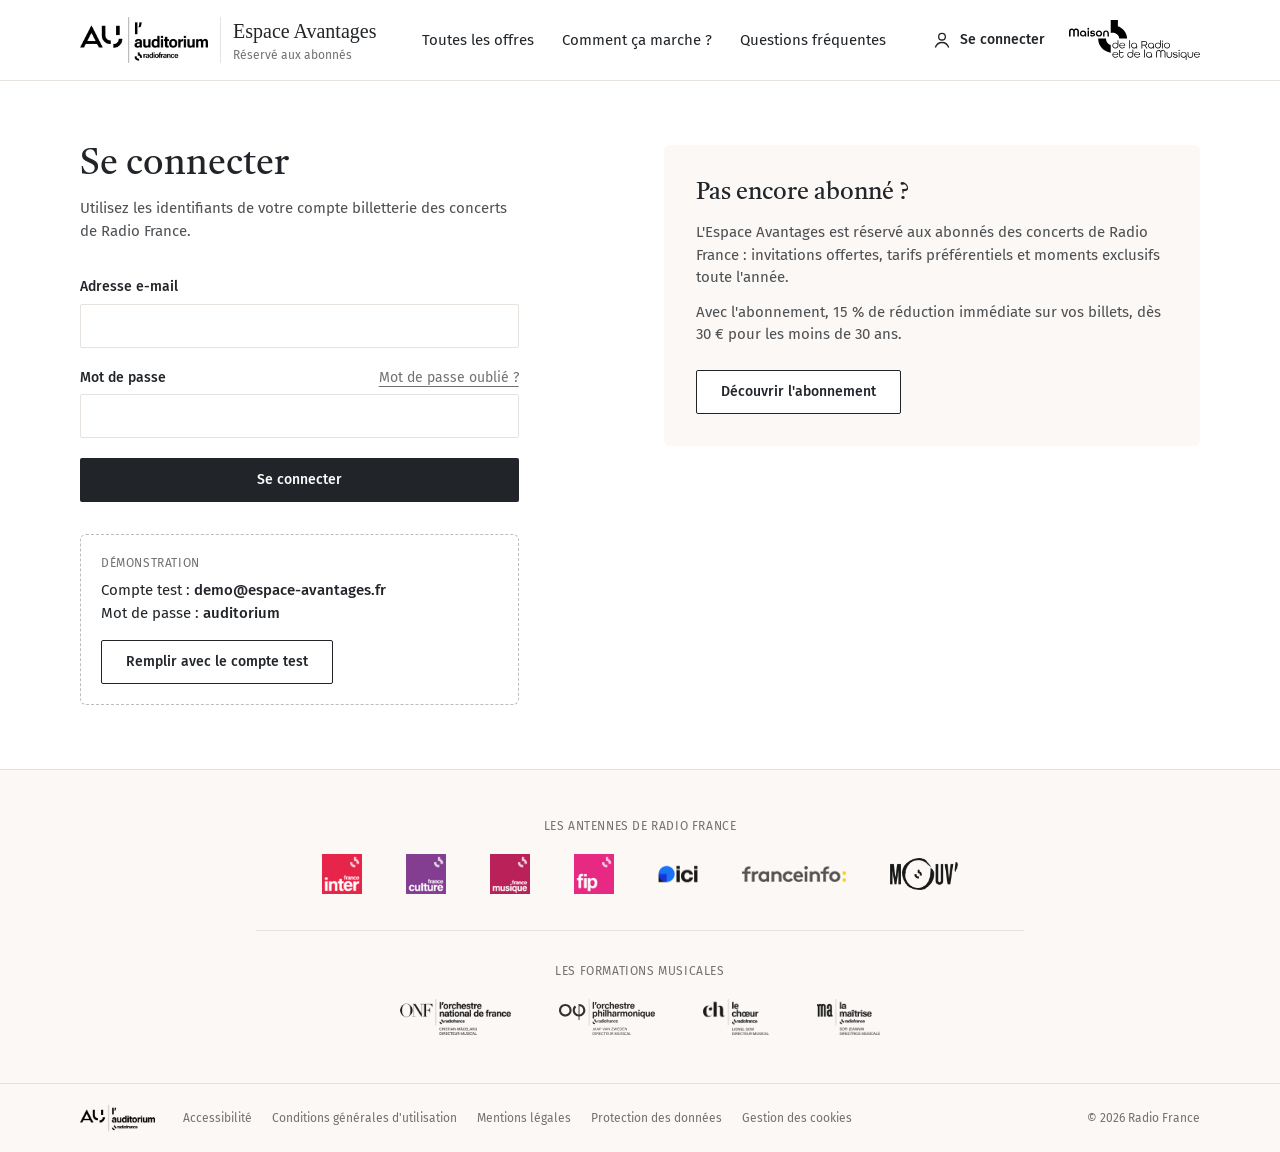
==== commit 3172bea8: "En-tête : « Comment ça marche ? », menu burger jusqu'à 1280 px Co-Authored-By: Claude Opus 5.5 <nore" ====
--- a/connexion.html
+++ b/connexion.html
@@ -18,7 +18,7 @@
     <link rel="preconnect" href="https://fonts.googleapis.com">
     <link rel="preconnect" href="https://fonts.gstatic.com" crossorigin>
     <link href="https://fonts.googleapis.com/css2?family=Castoro:ital@0;1&family=Fira+Sans:wght@400;500;600&display=swap" rel="stylesheet">
-    <link rel="stylesheet" href="style.css?v=202611261517">
+    <link rel="stylesheet" href="style.css?v=202611261523">
     <style>
         .no-scrollbar::-webkit-scrollbar { display: none; }
         .no-scrollbar { scrollbar-width: none; }
@@ -64,9 +64,9 @@
                 </span>
             </a>
 
-            <nav class="hidden lg:flex items-center gap-5 xl:gap-7 text-[15px] whitespace-nowrap" aria-label="Menu principal">
+            <nav class="hidden xl:flex items-center gap-7 text-[15px] whitespace-nowrap" aria-label="Menu principal">
                 <a href="offres.html" class="hover:underline underline-offset-4">Toutes les offres</a>
-                <a href="avantage-v5.html#programme" class="hover:underline underline-offset-4">Le programme</a>
+                <a href="avantage-v5.html#programme" class="hover:underline underline-offset-4">Comment ça marche ?</a>
                 <a href="avantage-v5.html#faq" class="hover:underline underline-offset-4">Questions fréquentes</a>
             </nav>
 
@@ -76,7 +76,7 @@
                     <span class="hidden md:inline">Se connecter</span>
                 </a>
                 <img src="img/mrm_logo_noir.svg" alt="Maison de la Radio et de la Musique" class="hidden sm:block h-8 md:h-10 w-auto">
-                <button id="burger" class="lg:hidden p-1" aria-label="Ouvrir le menu" aria-expanded="false" aria-controls="menu-mobile">
+                <button id="burger" class="xl:hidden p-1" aria-label="Ouvrir le menu" aria-expanded="false" aria-controls="menu-mobile">
                     <svg data-ico="ouvrir" class="w-6 h-6" viewBox="0 0 24 24" fill="none" stroke="currentColor" stroke-width="1.6" aria-hidden="true"><path d="M4 7h16M4 12h16M4 17h16"/></svg>
                     <svg data-ico="fermer" class="w-6 h-6 hidden" viewBox="0 0 24 24" fill="none" stroke="currentColor" stroke-width="1.6" aria-hidden="true"><path d="M6 6l12 12M18 6L6 18"/></svg>
                 </button>
@@ -84,10 +84,10 @@
         </div>
 
         <!-- Menu mobile et tablette -->
-        <nav id="menu-mobile" class="hidden lg:hidden border-t border-au-line bg-white" aria-label="Menu principal (mobile)">
+        <nav id="menu-mobile" class="hidden xl:hidden border-t border-au-line bg-white" aria-label="Menu principal (mobile)">
             <div class="max-w-6xl mx-auto px-4 py-2 flex flex-col text-[16px]">
                 <a href="offres.html" class="py-3.5 border-b border-au-line">Toutes les offres</a>
-                <a href="avantage-v5.html#programme" class="py-3.5 border-b border-au-line">Le programme</a>
+                <a href="avantage-v5.html#programme" class="py-3.5 border-b border-au-line">Comment ça marche ?</a>
                 <a href="avantage-v5.html#faq" class="py-3.5 border-b border-au-line">Questions fréquentes</a>
                 <a href="connexion.html" class="py-3.5 flex items-center gap-2 font-medium"><svg class="w-5 h-5" viewBox="0 0 24 24" fill="none" stroke="currentColor" stroke-width="1.6" aria-hidden="true"><circle cx="12" cy="8" r="4"/><path d="M4 21c1.5-4 4.5-6 8-6s6.5 2 8 6"/></svg><span>Se connecter</span></a>
             </div>
--- a/style.css
+++ b/style.css
@@ -1 +1 @@
-*,:after,:before{--tw-border-spacing-x:0;--tw-border-spacing-y:0;--tw-translate-x:0;--tw-translate-y:0;--tw-rotate:0;--tw-skew-x:0;--tw-skew-y:0;--tw-scale-x:1;--tw-scale-y:1;--tw-pan-x: ;--tw-pan-y: ;--tw-pinch-zoom: ;--tw-scroll-snap-strictness:proximity;--tw-gradient-from-position: ;--tw-gradient-via-position: ;--tw-gradient-to-position: ;--tw-ordinal: ;--tw-slashed-zero: ;--tw-numeric-figure: ;--tw-numeric-spacing: ;--tw-numeric-fraction: ;--tw-ring-inset: ;--tw-ring-offset-width:0px;--tw-ring-offset-color:#fff;--tw-ring-color:rgba(59,130,246,.5);--tw-ring-offset-shadow:0 0 #0000;--tw-ring-shadow:0 0 #0000;--tw-shadow:0 0 #0000;--tw-shadow-colored:0 0 #0000;--tw-blur: ;--tw-brightness: ;--tw-contrast: ;--tw-grayscale: ;--tw-hue-rotate: ;--tw-invert: ;--tw-saturate: ;--tw-sepia: ;--tw-drop-shadow: ;--tw-backdrop-blur: ;--tw-backdrop-brightness: ;--tw-backdrop-contrast: ;--tw-backdrop-grayscale: ;--tw-backdrop-hue-rotate: ;--tw-backdrop-invert: ;--tw-backdrop-opacity: ;--tw-backdrop-saturate: ;--tw-backdrop-sepia: ;--tw-contain-size: ;--tw-contain-layout: ;--tw-contain-paint: ;--tw-contain-style: }::backdrop{--tw-border-spacing-x:0;--tw-border-spacing-y:0;--tw-translate-x:0;--tw-translate-y:0;--tw-rotate:0;--tw-skew-x:0;--tw-skew-y:0;--tw-scale-x:1;--tw-scale-y:1;--tw-pan-x: ;--tw-pan-y: ;--tw-pinch-zoom: ;--tw-scroll-snap-strictness:proximity;--tw-gradient-from-position: ;--tw-gradient-via-position: ;--tw-gradient-to-position: ;--tw-ordinal: ;--tw-slashed-zero: ;--tw-numeric-figure: ;--tw-numeric-spacing: ;--tw-numeric-fraction: ;--tw-ring-inset: ;--tw-ring-offset-width:0px;--tw-ring-offset-color:#fff;--tw-ring-color:rgba(59,130,246,.5);--tw-ring-offset-shadow:0 0 #0000;--tw-ring-shadow:0 0 #0000;--tw-shadow:0 0 #0000;--tw-shadow-colored:0 0 #0000;--tw-blur: ;--tw-brightness: ;--tw-contrast: ;--tw-grayscale: ;--tw-hue-rotate: ;--tw-invert: ;--tw-saturate: ;--tw-sepia: ;--tw-drop-shadow: ;--tw-backdrop-blur: ;--tw-backdrop-brightness: ;--tw-backdrop-contrast: ;--tw-backdrop-grayscale: ;--tw-backdrop-hue-rotate: ;--tw-backdrop-invert: ;--tw-backdrop-opacity: ;--tw-backdrop-saturate: ;--tw-backdrop-sepia: ;--tw-contain-size: ;--tw-contain-layout: ;--tw-contain-paint: ;--tw-contain-style: }/*! tailwindcss v3.4.17 | MIT License | https://tailwindcss.com*/*,:after,:before{box-sizing:border-box;border:0 solid #e5e7eb}:after,:before{--tw-content:""}:host,html{line-height:1.5;-webkit-text-size-adjust:100%;-moz-tab-size:4;-o-tab-size:4;tab-size:4;font-family:Fira Sans,Arial,sans-serif;font-feature-settings:normal;font-variation-settings:normal;-webkit-tap-highlight-color:transparent}body{margin:0;line-height:inherit}hr{height:0;color:inherit;border-top-width:1px}abbr:where([title]){-webkit-text-decoration:underline dotted;text-decoration:underline dotted}h1,h2,h3,h4,h5,h6{font-size:inherit;font-weight:inherit}a{color:inherit;text-decoration:inherit}b,strong{font-weight:bolder}code,kbd,pre,samp{font-family:ui-monospace,SFMono-Regular,Menlo,Monaco,Consolas,Liberation Mono,Courier New,monospace;font-feature-settings:normal;font-variation-settings:normal;font-size:1em}small{font-size:80%}sub,sup{font-size:75%;line-height:0;position:relative;vertical-align:baseline}sub{bottom:-.25em}sup{top:-.5em}table{text-indent:0;border-color:inherit;border-collapse:collapse}button,input,optgroup,select,textarea{font-family:inherit;font-feature-settings:inherit;font-variation-settings:inherit;font-size:100%;font-weight:inherit;line-height:inherit;letter-spacing:inherit;color:inherit;margin:0;padding:0}button,select{text-transform:none}button,input:where([type=button]),input:where([type=reset]),input:where([type=submit]){-webkit-appearance:button;background-color:transparent;background-image:none}:-moz-focusring{outline:auto}:-moz-ui-invalid{box-shadow:none}progress{vertical-align:baseline}::-webkit-inner-spin-button,::-webkit-outer-spin-button{height:auto}[type=search]{-webkit-appearance:textfield;outline-offset:-2px}::-webkit-search-decoration{-webkit-appearance:none}::-webkit-file-upload-button{-webkit-appearance:button;font:inherit}summary{display:list-item}blockquote,dd,dl,figure,h1,h2,h3,h4,h5,h6,hr,p,pre{margin:0}fieldset{margin:0}fieldset,legend{padding:0}menu,ol,ul{list-style:none;margin:0;padding:0}dialog{padding:0}textarea{resize:vertical}input::-moz-placeholder,textarea::-moz-placeholder{opacity:1;color:#9ca3af}input::placeholder,textarea::placeholder{opacity:1;color:#9ca3af}[role=button],button{cursor:pointer}:disabled{cursor:default}audio,canvas,embed,iframe,img,object,svg,video{display:block;vertical-align:middle}img,video{max-width:100%;height:auto}[hidden]:where(:not([hidden=until-found])){display:none}.fixed{position:fixed}.absolute{position:absolute}.relative{position:relative}.sticky{position:sticky}.inset-0{inset:0}.top-0{top:0}.isolate{isolation:isolate}.z-30{z-index:30}.z-40{z-index:40}.-mx-4{margin-left:-1rem;margin-right:-1rem}.mx-auto{margin-left:auto;margin-right:auto}.mb-4{margin-bottom:1rem}.mb-5{margin-bottom:1.25rem}.mb-6{margin-bottom:1.5rem}.mr-2{margin-right:.5rem}.mt-0\.5{margin-top:.125rem}.mt-1{margin-top:.25rem}.mt-1\.5{margin-top:.375rem}.mt-10{margin-top:2.5rem}.mt-16{margin-top:4rem}.mt-2{margin-top:.5rem}.mt-2\.5{margin-top:.625rem}.mt-3{margin-top:.75rem}.mt-4{margin-top:1rem}.mt-5{margin-top:1.25rem}.mt-6{margin-top:1.5rem}.mt-8{margin-top:2rem}.mt-auto{margin-top:auto}.block{display:block}.flex{display:flex}.inline-flex{display:inline-flex}.grid{display:grid}.hidden{display:none}.aspect-\[16\/10\]{aspect-ratio:16/10}.aspect-\[4\/3\]{aspect-ratio:4/3}.aspect-\[540\/620\]{aspect-ratio:540/620}.h-1{height:.25rem}.h-1\.5{height:.375rem}.h-10{height:2.5rem}.h-11{height:2.75rem}.h-16{height:4rem}.h-2{height:.5rem}.h-2\.5{height:.625rem}.h-20{height:5rem}.h-4{height:1rem}.h-5{height:1.25rem}.h-6{height:1.5rem}.h-7{height:1.75rem}.h-8{height:2rem}.h-9{height:2.25rem}.h-full{height:100%}.max-h-\[90vh\]{max-height:90vh}.w-16{width:4rem}.w-2{width:.5rem}.w-2\.5{width:.625rem}.w-20{width:5rem}.w-4{width:1rem}.w-5{width:1.25rem}.w-6{width:1.5rem}.w-8{width:2rem}.w-9{width:2.25rem}.w-\[44\%\]{width:44%}.w-\[62\%\]{width:62%}.w-auto{width:auto}.w-full{width:100%}.min-w-0{min-width:0}.max-w-3xl{max-width:48rem}.max-w-6xl{max-width:72rem}.flex-1{flex:1 1 0%}.flex-shrink{flex-shrink:1}.shrink-0{flex-shrink:0}.transform{transform:translate(var(--tw-translate-x),var(--tw-translate-y)) rotate(var(--tw-rotate)) skewX(var(--tw-skew-x)) skewY(var(--tw-skew-y)) scaleX(var(--tw-scale-x)) scaleY(var(--tw-scale-y))}.cursor-pointer{cursor:pointer}.snap-x{scroll-snap-type:x var(--tw-scroll-snap-strictness)}.snap-mandatory{--tw-scroll-snap-strictness:mandatory}.snap-start{scroll-snap-align:start}.scroll-mt-28{scroll-margin-top:7rem}.scroll-px-4{scroll-padding-left:1rem;scroll-padding-right:1rem}.grid-cols-1{grid-template-columns:repeat(1,minmax(0,1fr))}.flex-col{flex-direction:column}.flex-wrap{flex-wrap:wrap}.place-items-center{place-items:center}.items-start{align-items:flex-start}.items-end{align-items:flex-end}.items-center{align-items:center}.items-baseline{align-items:baseline}.justify-center{justify-content:center}.justify-between{justify-content:space-between}.gap-0{gap:0}.gap-1{gap:.25rem}.gap-1\.5{gap:.375rem}.gap-2{gap:.5rem}.gap-2\.5{gap:.625rem}.gap-3{gap:.75rem}.gap-4{gap:1rem}.gap-5{gap:1.25rem}.gap-6{gap:1.5rem}.gap-8{gap:2rem}.gap-x-10{-moz-column-gap:2.5rem;column-gap:2.5rem}.gap-x-5{-moz-column-gap:1.25rem;column-gap:1.25rem}.gap-x-9{-moz-column-gap:2.25rem;column-gap:2.25rem}.gap-y-2{row-gap:.5rem}.gap-y-6{row-gap:1.5rem}.space-y-1>:not([hidden])~:not([hidden]){--tw-space-y-reverse:0;margin-top:calc(.25rem*(1 - var(--tw-space-y-reverse)));margin-bottom:calc(.25rem*var(--tw-space-y-reverse))}.space-y-2>:not([hidden])~:not([hidden]){--tw-space-y-reverse:0;margin-top:calc(.5rem*(1 - var(--tw-space-y-reverse)));margin-bottom:calc(.5rem*var(--tw-space-y-reverse))}.space-y-3>:not([hidden])~:not([hidden]){--tw-space-y-reverse:0;margin-top:calc(.75rem*(1 - var(--tw-space-y-reverse)));margin-bottom:calc(.75rem*var(--tw-space-y-reverse))}.space-y-5>:not([hidden])~:not([hidden]){--tw-space-y-reverse:0;margin-top:calc(1.25rem*(1 - var(--tw-space-y-reverse)));margin-bottom:calc(1.25rem*var(--tw-space-y-reverse))}.space-y-9>:not([hidden])~:not([hidden]){--tw-space-y-reverse:0;margin-top:calc(2.25rem*(1 - var(--tw-space-y-reverse)));margin-bottom:calc(2.25rem*var(--tw-space-y-reverse))}.self-start{align-self:flex-start}.overflow-hidden{overflow:hidden}.overflow-x-auto{overflow-x:auto}.overflow-y-auto{overflow-y:auto}.whitespace-nowrap{white-space:nowrap}.rounded{border-radius:.25rem}.rounded-full{border-radius:9999px}.rounded-md{border-radius:.375rem}.rounded-sm{border-radius:.125rem}.rounded-t-lg{border-top-left-radius:.5rem;border-top-right-radius:.5rem}.border{border-width:1px}.border-b{border-bottom-width:1px}.border-l{border-left-width:1px}.border-t{border-top-width:1px}.border-dashed{border-style:dashed}.border-au-ink{--tw-border-opacity:1;border-color:rgb(33 37 41/var(--tw-border-opacity,1))}.border-au-ink\/30{border-color:rgba(33,37,41,.3)}.border-au-line{--tw-border-opacity:1;border-color:rgb(231 226 221/var(--tw-border-opacity,1))}.bg-\[\#5CFFA6\]{--tw-bg-opacity:1;background-color:rgb(92 255 166/var(--tw-bg-opacity,1))}.bg-au-cream{--tw-bg-opacity:1;background-color:rgb(251 248 246/var(--tw-bg-opacity,1))}.bg-au-ink{--tw-bg-opacity:1;background-color:rgb(33 37 41/var(--tw-bg-opacity,1))}.bg-au-line{--tw-bg-opacity:1;background-color:rgb(231 226 221/var(--tw-bg-opacity,1))}.bg-black\/40{background-color:rgba(0,0,0,.4)}.bg-fc{background-color:rgb(117 42 131/var(--tw-bg-opacity,1))}.bg-fc,.bg-fi{--tw-bg-opacity:1}.bg-fi{background-color:rgb(226 1 52/var(--tw-bg-opacity,1))}.bg-fm{--tw-bg-opacity:1;background-color:rgb(168 0 65/var(--tw-bg-opacity,1))}.bg-white{--tw-bg-opacity:1;background-color:rgb(255 255 255/var(--tw-bg-opacity,1))}.object-contain{-o-object-fit:contain;object-fit:contain}.object-cover{-o-object-fit:cover;object-fit:cover}.p-1{padding:.25rem}.p-3{padding:.75rem}.p-4{padding:1rem}.p-5{padding:1.25rem}.p-6{padding:1.5rem}.px-2{padding-left:.5rem;padding-right:.5rem}.px-2\.5{padding-left:.625rem;padding-right:.625rem}.px-3{padding-left:.75rem;padding-right:.75rem}.px-4{padding-left:1rem;padding-right:1rem}.px-5{padding-left:1.25rem;padding-right:1.25rem}.px-6{padding-left:1.5rem;padding-right:1.5rem}.px-7{padding-left:1.75rem;padding-right:1.75rem}.py-0\.5{padding-top:.125rem;padding-bottom:.125rem}.py-1{padding-top:.25rem;padding-bottom:.25rem}.py-10{padding-top:2.5rem;padding-bottom:2.5rem}.py-16{padding-top:4rem;padding-bottom:4rem}.py-2{padding-top:.5rem;padding-bottom:.5rem}.py-3\.5{padding-top:.875rem;padding-bottom:.875rem}.py-4{padding-top:1rem;padding-bottom:1rem}.py-5{padding-top:1.25rem;padding-bottom:1.25rem}.py-7{padding-top:1.75rem;padding-bottom:1.75rem}.pb-16{padding-bottom:4rem}.pb-3{padding-bottom:.75rem}.pb-8{padding-bottom:2rem}.pl-2\.5{padding-left:.625rem}.pt-12{padding-top:3rem}.pt-14{padding-top:3.5rem}.pt-16{padding-top:4rem}.pt-5{padding-top:1.25rem}.pt-6{padding-top:1.5rem}.pt-8{padding-top:2rem}.text-center{text-align:center}.font-nl{font-family:Georgia,Times New Roman,serif}.font-sans{font-family:Fira Sans,Arial,sans-serif}.font-serif{font-family:Castoro,Georgia,serif}.text-2xl{font-size:1.5rem;line-height:2rem}.text-3xl{font-size:1.875rem;line-height:2.25rem}.text-\[11px\]{font-size:11px}.text-\[15px\]{font-size:15px}.text-\[16px\]{font-size:16px}.text-base{font-size:1rem;line-height:1.5rem}.text-lg{font-size:1.125rem;line-height:1.75rem}.text-sm{font-size:.875rem;line-height:1.25rem}.text-xl{font-size:1.25rem;line-height:1.75rem}.text-xs{font-size:.75rem;line-height:1rem}.font-medium{font-weight:500}.font-semibold{font-weight:600}.uppercase{text-transform:uppercase}.leading-none{line-height:1}.leading-relaxed{line-height:1.625}.leading-snug{line-height:1.375}.leading-tight{line-height:1.25}.tracking-\[0\.2em\]{letter-spacing:.2em}.tracking-wider{letter-spacing:.05em}.text-au-grey{--tw-text-opacity:1;color:rgb(114 114 114/var(--tw-text-opacity,1))}.text-au-ink{--tw-text-opacity:1;color:rgb(33 37 41/var(--tw-text-opacity,1))}.text-au-ink\/80{color:rgba(33,37,41,.8)}.text-au-ink\/90{color:rgba(33,37,41,.9)}.text-fm{--tw-text-opacity:1;color:rgb(168 0 65/var(--tw-text-opacity,1))}.text-white{--tw-text-opacity:1;color:rgb(255 255 255/var(--tw-text-opacity,1))}.underline{text-decoration-line:underline}.underline-offset-4{text-underline-offset:4px}.antialiased{-webkit-font-smoothing:antialiased;-moz-osx-font-smoothing:grayscale}.accent-\[\#212529\]{accent-color:#212529}.opacity-90{opacity:.9}.outline{outline-style:solid}.blur{--tw-blur:blur(8px)}.blur,.filter{filter:var(--tw-blur) var(--tw-brightness) var(--tw-contrast) var(--tw-grayscale) var(--tw-hue-rotate) var(--tw-invert) var(--tw-saturate) var(--tw-sepia) var(--tw-drop-shadow)}.transition{transition-property:color,background-color,border-color,text-decoration-color,fill,stroke,opacity,box-shadow,transform,filter,-webkit-backdrop-filter;transition-property:color,background-color,border-color,text-decoration-color,fill,stroke,opacity,box-shadow,transform,filter,backdrop-filter;transition-property:color,background-color,border-color,text-decoration-color,fill,stroke,opacity,box-shadow,transform,filter,backdrop-filter,-webkit-backdrop-filter;transition-timing-function:cubic-bezier(.4,0,.2,1);transition-duration:.15s}.transition-all{transition-property:all;transition-timing-function:cubic-bezier(.4,0,.2,1);transition-duration:.15s}.duration-300{transition-duration:.3s}.after\:w-px:after{content:var(--tw-content);width:1px}.after\:shrink-0:after{content:var(--tw-content);flex-shrink:0}.after\:content-\[\"\"\]:after,.after\:content-\[\'\'\]:after{--tw-content:"";content:var(--tw-content)}.hover\:border-au-ink\/40:hover{border-color:rgba(33,37,41,.4)}.hover\:bg-au-cream:hover{--tw-bg-opacity:1;background-color:rgb(251 248 246/var(--tw-bg-opacity,1))}.hover\:bg-au-ink:hover{--tw-bg-opacity:1;background-color:rgb(33 37 41/var(--tw-bg-opacity,1))}.hover\:bg-black:hover{--tw-bg-opacity:1;background-color:rgb(0 0 0/var(--tw-bg-opacity,1))}.hover\:bg-white:hover{--tw-bg-opacity:1;background-color:rgb(255 255 255/var(--tw-bg-opacity,1))}.hover\:text-white:hover{--tw-text-opacity:1;color:rgb(255 255 255/var(--tw-text-opacity,1))}.hover\:underline:hover{text-decoration-line:underline}.hover\:opacity-100:hover{opacity:1}.hover\:shadow-\[0_6px_20px_-12px_rgba\(0\2c 0\2c 0\2c 0\.25\)\]:hover{--tw-shadow:0 6px 20px -12px rgba(0,0,0,.25);--tw-shadow-colored:0 6px 20px -12px var(--tw-shadow-color);box-shadow:var(--tw-ring-offset-shadow,0 0 #0000),var(--tw-ring-shadow,0 0 #0000),var(--tw-shadow)}.focus\:border-au-ink:focus{--tw-border-opacity:1;border-color:rgb(33 37 41/var(--tw-border-opacity,1))}.focus\:outline-none:focus{outline:2px solid transparent;outline-offset:2px}.group:hover .group-hover\:scale-\[1\.03\]{--tw-scale-x:1.03;--tw-scale-y:1.03;transform:translate(var(--tw-translate-x),var(--tw-translate-y)) rotate(var(--tw-rotate)) skewX(var(--tw-skew-x)) skewY(var(--tw-skew-y)) scaleX(var(--tw-scale-x)) scaleY(var(--tw-scale-y))}.group:hover .group-hover\:underline{text-decoration-line:underline}@media (min-width:640px){.sm\:block{display:block}.sm\:h-9{height:2.25rem}.sm\:w-\[30\%\]{width:30%}.sm\:w-\[42\%\]{width:42%}.sm\:grid-cols-2{grid-template-columns:repeat(2,minmax(0,1fr))}.sm\:grid-cols-3{grid-template-columns:repeat(3,minmax(0,1fr))}.sm\:gap-3{gap:.75rem}.sm\:pl-3{padding-left:.75rem}.sm\:text-lg{font-size:1.125rem;line-height:1.75rem}.sm\:text-xs{font-size:.75rem;line-height:1rem}}@media (min-width:768px){.md\:sticky{position:sticky}.md\:top-28{top:7rem}.md\:col-span-5{grid-column:span 5/span 5}.md\:col-span-6{grid-column:span 6/span 6}.md\:col-span-7{grid-column:span 7/span 7}.md\:mx-0{margin-left:0;margin-right:0}.md\:mb-6{margin-bottom:1.5rem}.md\:mb-8{margin-bottom:2rem}.md\:ml-auto{margin-left:auto}.md\:mt-12{margin-top:3rem}.md\:mt-24{margin-top:6rem}.md\:mt-8{margin-top:2rem}.md\:inline{display:inline}.md\:grid{display:grid}.md\:aspect-\[16\/10\]{aspect-ratio:16/10}.md\:h-10{height:2.5rem}.md\:h-12{height:3rem}.md\:h-20{height:5rem}.md\:h-24{height:6rem}.md\:w-10{width:2.5rem}.md\:w-20{width:5rem}.md\:w-24{width:6rem}.md\:w-auto{width:auto}.md\:max-w-lg{max-width:32rem}.md\:scroll-px-0{scroll-padding-left:0;scroll-padding-right:0}.md\:grid-cols-12{grid-template-columns:repeat(12,minmax(0,1fr))}.md\:grid-cols-3{grid-template-columns:repeat(3,minmax(0,1fr))}.md\:grid-cols-4{grid-template-columns:repeat(4,minmax(0,1fr))}.md\:grid-cols-5{grid-template-columns:repeat(5,minmax(0,1fr))}.md\:flex-row{flex-direction:row}.md\:items-center{align-items:center}.md\:justify-start{justify-content:flex-start}.md\:gap-10{gap:2.5rem}.md\:gap-12{gap:3rem}.md\:gap-5{gap:1.25rem}.md\:gap-6{gap:1.5rem}.md\:gap-x-11{-moz-column-gap:2.75rem;column-gap:2.75rem}.md\:gap-x-12{-moz-column-gap:3rem;column-gap:3rem}.md\:overflow-visible{overflow:visible}.md\:rounded-sm{border-radius:.125rem}.md\:p-10{padding:2.5rem}.md\:p-3\.5{padding:.875rem}.md\:p-6{padding:1.5rem}.md\:p-8{padding:2rem}.md\:px-0{padding-left:0;padding-right:0}.md\:px-10{padding-left:2.5rem;padding-right:2.5rem}.md\:py-12{padding-top:3rem;padding-bottom:3rem}.md\:py-16{padding-top:4rem;padding-bottom:4rem}.md\:py-24{padding-top:6rem;padding-bottom:6rem}.md\:py-8{padding-top:2rem;padding-bottom:2rem}.md\:pb-10{padding-bottom:2.5rem}.md\:pb-20{padding-bottom:5rem}.md\:pb-24{padding-bottom:6rem}.md\:pt-0{padding-top:0}.md\:pt-10{padding-top:2.5rem}.md\:pt-12{padding-top:3rem}.md\:pt-16{padding-top:4rem}.md\:pt-20{padding-top:5rem}.md\:pt-24{padding-top:6rem}.md\:pt-8{padding-top:2rem}.md\:text-2xl{font-size:1.5rem;line-height:2rem}.md\:text-3xl{font-size:1.875rem;line-height:2.25rem}.md\:text-4xl{font-size:2.25rem;line-height:2.5rem}.md\:text-5xl{font-size:3rem;line-height:1}.md\:text-base{font-size:1rem;line-height:1.5rem}.md\:text-lg{font-size:1.125rem;line-height:1.75rem}.md\:text-xl{font-size:1.25rem;line-height:1.75rem}.md\:after\:hidden:after{content:var(--tw-content);display:none}}@media (min-width:1024px){.lg\:col-span-4{grid-column:span 4/span 4}.lg\:col-span-5{grid-column:span 5/span 5}.lg\:col-span-6{grid-column:span 6/span 6}.lg\:col-span-8{grid-column:span 8/span 8}.lg\:col-start-7{grid-column-start:7}.lg\:flex{display:flex}.lg\:hidden{display:none}.lg\:grid-cols-12{grid-template-columns:repeat(12,minmax(0,1fr))}.lg\:grid-cols-2{grid-template-columns:repeat(2,minmax(0,1fr))}.lg\:grid-cols-4{grid-template-columns:repeat(4,minmax(0,1fr))}.lg\:gap-12{gap:3rem}}@media (min-width:1280px){.xl\:gap-7{gap:1.75rem}}+*,:after,:before{--tw-border-spacing-x:0;--tw-border-spacing-y:0;--tw-translate-x:0;--tw-translate-y:0;--tw-rotate:0;--tw-skew-x:0;--tw-skew-y:0;--tw-scale-x:1;--tw-scale-y:1;--tw-pan-x: ;--tw-pan-y: ;--tw-pinch-zoom: ;--tw-scroll-snap-strictness:proximity;--tw-gradient-from-position: ;--tw-gradient-via-position: ;--tw-gradient-to-position: ;--tw-ordinal: ;--tw-slashed-zero: ;--tw-numeric-figure: ;--tw-numeric-spacing: ;--tw-numeric-fraction: ;--tw-ring-inset: ;--tw-ring-offset-width:0px;--tw-ring-offset-color:#fff;--tw-ring-color:rgba(59,130,246,.5);--tw-ring-offset-shadow:0 0 #0000;--tw-ring-shadow:0 0 #0000;--tw-shadow:0 0 #0000;--tw-shadow-colored:0 0 #0000;--tw-blur: ;--tw-brightness: ;--tw-contrast: ;--tw-grayscale: ;--tw-hue-rotate: ;--tw-invert: ;--tw-saturate: ;--tw-sepia: ;--tw-drop-shadow: ;--tw-backdrop-blur: ;--tw-backdrop-brightness: ;--tw-backdrop-contrast: ;--tw-backdrop-grayscale: ;--tw-backdrop-hue-rotate: ;--tw-backdrop-invert: ;--tw-backdrop-opacity: ;--tw-backdrop-saturate: ;--tw-backdrop-sepia: ;--tw-contain-size: ;--tw-contain-layout: ;--tw-contain-paint: ;--tw-contain-style: }::backdrop{--tw-border-spacing-x:0;--tw-border-spacing-y:0;--tw-translate-x:0;--tw-translate-y:0;--tw-rotate:0;--tw-skew-x:0;--tw-skew-y:0;--tw-scale-x:1;--tw-scale-y:1;--tw-pan-x: ;--tw-pan-y: ;--tw-pinch-zoom: ;--tw-scroll-snap-strictness:proximity;--tw-gradient-from-position: ;--tw-gradient-via-position: ;--tw-gradient-to-position: ;--tw-ordinal: ;--tw-slashed-zero: ;--tw-numeric-figure: ;--tw-numeric-spacing: ;--tw-numeric-fraction: ;--tw-ring-inset: ;--tw-ring-offset-width:0px;--tw-ring-offset-color:#fff;--tw-ring-color:rgba(59,130,246,.5);--tw-ring-offset-shadow:0 0 #0000;--tw-ring-shadow:0 0 #0000;--tw-shadow:0 0 #0000;--tw-shadow-colored:0 0 #0000;--tw-blur: ;--tw-brightness: ;--tw-contrast: ;--tw-grayscale: ;--tw-hue-rotate: ;--tw-invert: ;--tw-saturate: ;--tw-sepia: ;--tw-drop-shadow: ;--tw-backdrop-blur: ;--tw-backdrop-brightness: ;--tw-backdrop-contrast: ;--tw-backdrop-grayscale: ;--tw-backdrop-hue-rotate: ;--tw-backdrop-invert: ;--tw-backdrop-opacity: ;--tw-backdrop-saturate: ;--tw-backdrop-sepia: ;--tw-contain-size: ;--tw-contain-layout: ;--tw-contain-paint: ;--tw-contain-style: }/*! tailwindcss v3.4.17 | MIT License | https://tailwindcss.com*/*,:after,:before{box-sizing:border-box;border:0 solid #e5e7eb}:after,:before{--tw-content:""}:host,html{line-height:1.5;-webkit-text-size-adjust:100%;-moz-tab-size:4;-o-tab-size:4;tab-size:4;font-family:Fira Sans,Arial,sans-serif;font-feature-settings:normal;font-variation-settings:normal;-webkit-tap-highlight-color:transparent}body{margin:0;line-height:inherit}hr{height:0;color:inherit;border-top-width:1px}abbr:where([title]){-webkit-text-decoration:underline dotted;text-decoration:underline dotted}h1,h2,h3,h4,h5,h6{font-size:inherit;font-weight:inherit}a{color:inherit;text-decoration:inherit}b,strong{font-weight:bolder}code,kbd,pre,samp{font-family:ui-monospace,SFMono-Regular,Menlo,Monaco,Consolas,Liberation Mono,Courier New,monospace;font-feature-settings:normal;font-variation-settings:normal;font-size:1em}small{font-size:80%}sub,sup{font-size:75%;line-height:0;position:relative;vertical-align:baseline}sub{bottom:-.25em}sup{top:-.5em}table{text-indent:0;border-color:inherit;border-collapse:collapse}button,input,optgroup,select,textarea{font-family:inherit;font-feature-settings:inherit;font-variation-settings:inherit;font-size:100%;font-weight:inherit;line-height:inherit;letter-spacing:inherit;color:inherit;margin:0;padding:0}button,select{text-transform:none}button,input:where([type=button]),input:where([type=reset]),input:where([type=submit]){-webkit-appearance:button;background-color:transparent;background-image:none}:-moz-focusring{outline:auto}:-moz-ui-invalid{box-shadow:none}progress{vertical-align:baseline}::-webkit-inner-spin-button,::-webkit-outer-spin-button{height:auto}[type=search]{-webkit-appearance:textfield;outline-offset:-2px}::-webkit-search-decoration{-webkit-appearance:none}::-webkit-file-upload-button{-webkit-appearance:button;font:inherit}summary{display:list-item}blockquote,dd,dl,figure,h1,h2,h3,h4,h5,h6,hr,p,pre{margin:0}fieldset{margin:0}fieldset,legend{padding:0}menu,ol,ul{list-style:none;margin:0;padding:0}dialog{padding:0}textarea{resize:vertical}input::-moz-placeholder,textarea::-moz-placeholder{opacity:1;color:#9ca3af}input::placeholder,textarea::placeholder{opacity:1;color:#9ca3af}[role=button],button{cursor:pointer}:disabled{cursor:default}audio,canvas,embed,iframe,img,object,svg,video{display:block;vertical-align:middle}img,video{max-width:100%;height:auto}[hidden]:where(:not([hidden=until-found])){display:none}.fixed{position:fixed}.absolute{position:absolute}.relative{position:relative}.sticky{position:sticky}.inset-0{inset:0}.top-0{top:0}.isolate{isolation:isolate}.z-30{z-index:30}.z-40{z-index:40}.-mx-4{margin-left:-1rem;margin-right:-1rem}.mx-auto{margin-left:auto;margin-right:auto}.mb-4{margin-bottom:1rem}.mb-5{margin-bottom:1.25rem}.mb-6{margin-bottom:1.5rem}.mr-2{margin-right:.5rem}.mt-0\.5{margin-top:.125rem}.mt-1{margin-top:.25rem}.mt-1\.5{margin-top:.375rem}.mt-10{margin-top:2.5rem}.mt-16{margin-top:4rem}.mt-2{margin-top:.5rem}.mt-2\.5{margin-top:.625rem}.mt-3{margin-top:.75rem}.mt-4{margin-top:1rem}.mt-5{margin-top:1.25rem}.mt-6{margin-top:1.5rem}.mt-8{margin-top:2rem}.mt-auto{margin-top:auto}.block{display:block}.flex{display:flex}.inline-flex{display:inline-flex}.grid{display:grid}.hidden{display:none}.aspect-\[16\/10\]{aspect-ratio:16/10}.aspect-\[4\/3\]{aspect-ratio:4/3}.aspect-\[540\/620\]{aspect-ratio:540/620}.h-1{height:.25rem}.h-1\.5{height:.375rem}.h-10{height:2.5rem}.h-11{height:2.75rem}.h-16{height:4rem}.h-2{height:.5rem}.h-2\.5{height:.625rem}.h-20{height:5rem}.h-4{height:1rem}.h-5{height:1.25rem}.h-6{height:1.5rem}.h-7{height:1.75rem}.h-8{height:2rem}.h-9{height:2.25rem}.h-full{height:100%}.max-h-\[90vh\]{max-height:90vh}.w-16{width:4rem}.w-2{width:.5rem}.w-2\.5{width:.625rem}.w-20{width:5rem}.w-4{width:1rem}.w-5{width:1.25rem}.w-6{width:1.5rem}.w-8{width:2rem}.w-9{width:2.25rem}.w-\[44\%\]{width:44%}.w-\[62\%\]{width:62%}.w-auto{width:auto}.w-full{width:100%}.min-w-0{min-width:0}.max-w-3xl{max-width:48rem}.max-w-6xl{max-width:72rem}.flex-1{flex:1 1 0%}.flex-shrink{flex-shrink:1}.shrink-0{flex-shrink:0}.transform{transform:translate(var(--tw-translate-x),var(--tw-translate-y)) rotate(var(--tw-rotate)) skewX(var(--tw-skew-x)) skewY(var(--tw-skew-y)) scaleX(var(--tw-scale-x)) scaleY(var(--tw-scale-y))}.cursor-pointer{cursor:pointer}.snap-x{scroll-snap-type:x var(--tw-scroll-snap-strictness)}.snap-mandatory{--tw-scroll-snap-strictness:mandatory}.snap-start{scroll-snap-align:start}.scroll-mt-28{scroll-margin-top:7rem}.scroll-px-4{scroll-padding-left:1rem;scroll-padding-right:1rem}.grid-cols-1{grid-template-columns:repeat(1,minmax(0,1fr))}.flex-col{flex-direction:column}.flex-wrap{flex-wrap:wrap}.place-items-center{place-items:center}.items-start{align-items:flex-start}.items-end{align-items:flex-end}.items-center{align-items:center}.items-baseline{align-items:baseline}.justify-center{justify-content:center}.justify-between{justify-content:space-between}.gap-0{gap:0}.gap-1{gap:.25rem}.gap-1\.5{gap:.375rem}.gap-2{gap:.5rem}.gap-2\.5{gap:.625rem}.gap-3{gap:.75rem}.gap-4{gap:1rem}.gap-5{gap:1.25rem}.gap-6{gap:1.5rem}.gap-7{gap:1.75rem}.gap-8{gap:2rem}.gap-x-10{-moz-column-gap:2.5rem;column-gap:2.5rem}.gap-x-5{-moz-column-gap:1.25rem;column-gap:1.25rem}.gap-x-9{-moz-column-gap:2.25rem;column-gap:2.25rem}.gap-y-2{row-gap:.5rem}.gap-y-6{row-gap:1.5rem}.space-y-1>:not([hidden])~:not([hidden]){--tw-space-y-reverse:0;margin-top:calc(.25rem*(1 - var(--tw-space-y-reverse)));margin-bottom:calc(.25rem*var(--tw-space-y-reverse))}.space-y-2>:not([hidden])~:not([hidden]){--tw-space-y-reverse:0;margin-top:calc(.5rem*(1 - var(--tw-space-y-reverse)));margin-bottom:calc(.5rem*var(--tw-space-y-reverse))}.space-y-3>:not([hidden])~:not([hidden]){--tw-space-y-reverse:0;margin-top:calc(.75rem*(1 - var(--tw-space-y-reverse)));margin-bottom:calc(.75rem*var(--tw-space-y-reverse))}.space-y-5>:not([hidden])~:not([hidden]){--tw-space-y-reverse:0;margin-top:calc(1.25rem*(1 - var(--tw-space-y-reverse)));margin-bottom:calc(1.25rem*var(--tw-space-y-reverse))}.space-y-9>:not([hidden])~:not([hidden]){--tw-space-y-reverse:0;margin-top:calc(2.25rem*(1 - var(--tw-space-y-reverse)));margin-bottom:calc(2.25rem*var(--tw-space-y-reverse))}.self-start{align-self:flex-start}.overflow-hidden{overflow:hidden}.overflow-x-auto{overflow-x:auto}.overflow-y-auto{overflow-y:auto}.whitespace-nowrap{white-space:nowrap}.rounded{border-radius:.25rem}.rounded-full{border-radius:9999px}.rounded-md{border-radius:.375rem}.rounded-sm{border-radius:.125rem}.rounded-t-lg{border-top-left-radius:.5rem;border-top-right-radius:.5rem}.border{border-width:1px}.border-b{border-bottom-width:1px}.border-l{border-left-width:1px}.border-t{border-top-width:1px}.border-dashed{border-style:dashed}.border-au-ink{--tw-border-opacity:1;border-color:rgb(33 37 41/var(--tw-border-opacity,1))}.border-au-ink\/30{border-color:rgba(33,37,41,.3)}.border-au-line{--tw-border-opacity:1;border-color:rgb(231 226 221/var(--tw-border-opacity,1))}.bg-\[\#5CFFA6\]{--tw-bg-opacity:1;background-color:rgb(92 255 166/var(--tw-bg-opacity,1))}.bg-au-cream{--tw-bg-opacity:1;background-color:rgb(251 248 246/var(--tw-bg-opacity,1))}.bg-au-ink{--tw-bg-opacity:1;background-color:rgb(33 37 41/var(--tw-bg-opacity,1))}.bg-au-line{--tw-bg-opacity:1;background-color:rgb(231 226 221/var(--tw-bg-opacity,1))}.bg-black\/40{background-color:rgba(0,0,0,.4)}.bg-fc{background-color:rgb(117 42 131/var(--tw-bg-opacity,1))}.bg-fc,.bg-fi{--tw-bg-opacity:1}.bg-fi{background-color:rgb(226 1 52/var(--tw-bg-opacity,1))}.bg-fm{--tw-bg-opacity:1;background-color:rgb(168 0 65/var(--tw-bg-opacity,1))}.bg-white{--tw-bg-opacity:1;background-color:rgb(255 255 255/var(--tw-bg-opacity,1))}.object-contain{-o-object-fit:contain;object-fit:contain}.object-cover{-o-object-fit:cover;object-fit:cover}.p-1{padding:.25rem}.p-3{padding:.75rem}.p-4{padding:1rem}.p-5{padding:1.25rem}.p-6{padding:1.5rem}.px-2{padding-left:.5rem;padding-right:.5rem}.px-2\.5{padding-left:.625rem;padding-right:.625rem}.px-3{padding-left:.75rem;padding-right:.75rem}.px-4{padding-left:1rem;padding-right:1rem}.px-5{padding-left:1.25rem;padding-right:1.25rem}.px-6{padding-left:1.5rem;padding-right:1.5rem}.px-7{padding-left:1.75rem;padding-right:1.75rem}.py-0\.5{padding-top:.125rem;padding-bottom:.125rem}.py-1{padding-top:.25rem;padding-bottom:.25rem}.py-10{padding-top:2.5rem;padding-bottom:2.5rem}.py-16{padding-top:4rem;padding-bottom:4rem}.py-2{padding-top:.5rem;padding-bottom:.5rem}.py-3\.5{padding-top:.875rem;padding-bottom:.875rem}.py-4{padding-top:1rem;padding-bottom:1rem}.py-5{padding-top:1.25rem;padding-bottom:1.25rem}.py-7{padding-top:1.75rem;padding-bottom:1.75rem}.pb-16{padding-bottom:4rem}.pb-3{padding-bottom:.75rem}.pb-8{padding-bottom:2rem}.pl-2\.5{padding-left:.625rem}.pt-12{padding-top:3rem}.pt-14{padding-top:3.5rem}.pt-16{padding-top:4rem}.pt-5{padding-top:1.25rem}.pt-6{padding-top:1.5rem}.pt-8{padding-top:2rem}.text-center{text-align:center}.font-nl{font-family:Georgia,Times New Roman,serif}.font-sans{font-family:Fira Sans,Arial,sans-serif}.font-serif{font-family:Castoro,Georgia,serif}.text-2xl{font-size:1.5rem;line-height:2rem}.text-3xl{font-size:1.875rem;line-height:2.25rem}.text-\[11px\]{font-size:11px}.text-\[15px\]{font-size:15px}.text-\[16px\]{font-size:16px}.text-base{font-size:1rem;line-height:1.5rem}.text-lg{font-size:1.125rem;line-height:1.75rem}.text-sm{font-size:.875rem;line-height:1.25rem}.text-xl{font-size:1.25rem;line-height:1.75rem}.text-xs{font-size:.75rem;line-height:1rem}.font-medium{font-weight:500}.font-semibold{font-weight:600}.uppercase{text-transform:uppercase}.leading-none{line-height:1}.leading-relaxed{line-height:1.625}.leading-snug{line-height:1.375}.leading-tight{line-height:1.25}.tracking-\[0\.2em\]{letter-spacing:.2em}.tracking-wider{letter-spacing:.05em}.text-au-grey{--tw-text-opacity:1;color:rgb(114 114 114/var(--tw-text-opacity,1))}.text-au-ink{--tw-text-opacity:1;color:rgb(33 37 41/var(--tw-text-opacity,1))}.text-au-ink\/80{color:rgba(33,37,41,.8)}.text-au-ink\/90{color:rgba(33,37,41,.9)}.text-fm{--tw-text-opacity:1;color:rgb(168 0 65/var(--tw-text-opacity,1))}.text-white{--tw-text-opacity:1;color:rgb(255 255 255/var(--tw-text-opacity,1))}.underline{text-decoration-line:underline}.underline-offset-4{text-underline-offset:4px}.antialiased{-webkit-font-smoothing:antialiased;-moz-osx-font-smoothing:grayscale}.accent-\[\#212529\]{accent-color:#212529}.opacity-90{opacity:.9}.outline{outline-style:solid}.blur{--tw-blur:blur(8px)}.blur,.filter{filter:var(--tw-blur) var(--tw-brightness) var(--tw-contrast) var(--tw-grayscale) var(--tw-hue-rotate) var(--tw-invert) var(--tw-saturate) var(--tw-sepia) var(--tw-drop-shadow)}.transition{transition-property:color,background-color,border-color,text-decoration-color,fill,stroke,opacity,box-shadow,transform,filter,-webkit-backdrop-filter;transition-property:color,background-color,border-color,text-decoration-color,fill,stroke,opacity,box-shadow,transform,filter,backdrop-filter;transition-property:color,background-color,border-color,text-decoration-color,fill,stroke,opacity,box-shadow,transform,filter,backdrop-filter,-webkit-backdrop-filter;transition-timing-function:cubic-bezier(.4,0,.2,1);transition-duration:.15s}.transition-all{transition-property:all;transition-timing-function:cubic-bezier(.4,0,.2,1);transition-duration:.15s}.duration-300{transition-duration:.3s}.after\:w-px:after{content:var(--tw-content);width:1px}.after\:shrink-0:after{content:var(--tw-content);flex-shrink:0}.after\:content-\[\"\"\]:after,.after\:content-\[\'\'\]:after{--tw-content:"";content:var(--tw-content)}.hover\:border-au-ink\/40:hover{border-color:rgba(33,37,41,.4)}.hover\:bg-au-cream:hover{--tw-bg-opacity:1;background-color:rgb(251 248 246/var(--tw-bg-opacity,1))}.hover\:bg-au-ink:hover{--tw-bg-opacity:1;background-color:rgb(33 37 41/var(--tw-bg-opacity,1))}.hover\:bg-black:hover{--tw-bg-opacity:1;background-color:rgb(0 0 0/var(--tw-bg-opacity,1))}.hover\:bg-white:hover{--tw-bg-opacity:1;background-color:rgb(255 255 255/var(--tw-bg-opacity,1))}.hover\:text-white:hover{--tw-text-opacity:1;color:rgb(255 255 255/var(--tw-text-opacity,1))}.hover\:underline:hover{text-decoration-line:underline}.hover\:opacity-100:hover{opacity:1}.hover\:shadow-\[0_6px_20px_-12px_rgba\(0\2c 0\2c 0\2c 0\.25\)\]:hover{--tw-shadow:0 6px 20px -12px rgba(0,0,0,.25);--tw-shadow-colored:0 6px 20px -12px var(--tw-shadow-color);box-shadow:var(--tw-ring-offset-shadow,0 0 #0000),var(--tw-ring-shadow,0 0 #0000),var(--tw-shadow)}.focus\:border-au-ink:focus{--tw-border-opacity:1;border-color:rgb(33 37 41/var(--tw-border-opacity,1))}.focus\:outline-none:focus{outline:2px solid transparent;outline-offset:2px}.group:hover .group-hover\:scale-\[1\.03\]{--tw-scale-x:1.03;--tw-scale-y:1.03;transform:translate(var(--tw-translate-x),var(--tw-translate-y)) rotate(var(--tw-rotate)) skewX(var(--tw-skew-x)) skewY(var(--tw-skew-y)) scaleX(var(--tw-scale-x)) scaleY(var(--tw-scale-y))}.group:hover .group-hover\:underline{text-decoration-line:underline}@media (min-width:640px){.sm\:block{display:block}.sm\:h-9{height:2.25rem}.sm\:w-\[30\%\]{width:30%}.sm\:w-\[42\%\]{width:42%}.sm\:grid-cols-2{grid-template-columns:repeat(2,minmax(0,1fr))}.sm\:grid-cols-3{grid-template-columns:repeat(3,minmax(0,1fr))}.sm\:gap-3{gap:.75rem}.sm\:pl-3{padding-left:.75rem}.sm\:text-lg{font-size:1.125rem;line-height:1.75rem}.sm\:text-xs{font-size:.75rem;line-height:1rem}}@media (min-width:768px){.md\:sticky{position:sticky}.md\:top-28{top:7rem}.md\:col-span-5{grid-column:span 5/span 5}.md\:col-span-6{grid-column:span 6/span 6}.md\:col-span-7{grid-column:span 7/span 7}.md\:mx-0{margin-left:0;margin-right:0}.md\:mb-6{margin-bottom:1.5rem}.md\:mb-8{margin-bottom:2rem}.md\:ml-auto{margin-left:auto}.md\:mt-12{margin-top:3rem}.md\:mt-24{margin-top:6rem}.md\:mt-8{margin-top:2rem}.md\:inline{display:inline}.md\:grid{display:grid}.md\:aspect-\[16\/10\]{aspect-ratio:16/10}.md\:h-10{height:2.5rem}.md\:h-12{height:3rem}.md\:h-20{height:5rem}.md\:h-24{height:6rem}.md\:w-10{width:2.5rem}.md\:w-20{width:5rem}.md\:w-24{width:6rem}.md\:w-auto{width:auto}.md\:max-w-lg{max-width:32rem}.md\:scroll-px-0{scroll-padding-left:0;scroll-padding-right:0}.md\:grid-cols-12{grid-template-columns:repeat(12,minmax(0,1fr))}.md\:grid-cols-3{grid-template-columns:repeat(3,minmax(0,1fr))}.md\:grid-cols-4{grid-template-columns:repeat(4,minmax(0,1fr))}.md\:grid-cols-5{grid-template-columns:repeat(5,minmax(0,1fr))}.md\:flex-row{flex-direction:row}.md\:items-center{align-items:center}.md\:justify-start{justify-content:flex-start}.md\:gap-10{gap:2.5rem}.md\:gap-12{gap:3rem}.md\:gap-5{gap:1.25rem}.md\:gap-6{gap:1.5rem}.md\:gap-x-11{-moz-column-gap:2.75rem;column-gap:2.75rem}.md\:gap-x-12{-moz-column-gap:3rem;column-gap:3rem}.md\:overflow-visible{overflow:visible}.md\:rounded-sm{border-radius:.125rem}.md\:p-10{padding:2.5rem}.md\:p-3\.5{padding:.875rem}.md\:p-6{padding:1.5rem}.md\:p-8{padding:2rem}.md\:px-0{padding-left:0;padding-right:0}.md\:px-10{padding-left:2.5rem;padding-right:2.5rem}.md\:py-12{padding-top:3rem;padding-bottom:3rem}.md\:py-16{padding-top:4rem;padding-bottom:4rem}.md\:py-24{padding-top:6rem;padding-bottom:6rem}.md\:py-8{padding-top:2rem;padding-bottom:2rem}.md\:pb-10{padding-bottom:2.5rem}.md\:pb-20{padding-bottom:5rem}.md\:pb-24{padding-bottom:6rem}.md\:pt-0{padding-top:0}.md\:pt-10{padding-top:2.5rem}.md\:pt-12{padding-top:3rem}.md\:pt-16{padding-top:4rem}.md\:pt-20{padding-top:5rem}.md\:pt-24{padding-top:6rem}.md\:pt-8{padding-top:2rem}.md\:text-2xl{font-size:1.5rem;line-height:2rem}.md\:text-3xl{font-size:1.875rem;line-height:2.25rem}.md\:text-4xl{font-size:2.25rem;line-height:2.5rem}.md\:text-5xl{font-size:3rem;line-height:1}.md\:text-base{font-size:1rem;line-height:1.5rem}.md\:text-lg{font-size:1.125rem;line-height:1.75rem}.md\:text-xl{font-size:1.25rem;line-height:1.75rem}.md\:after\:hidden:after{content:var(--tw-content);display:none}}@media (min-width:1024px){.lg\:col-span-4{grid-column:span 4/span 4}.lg\:col-span-5{grid-column:span 5/span 5}.lg\:col-span-6{grid-column:span 6/span 6}.lg\:col-span-8{grid-column:span 8/span 8}.lg\:col-start-7{grid-column-start:7}.lg\:grid-cols-12{grid-template-columns:repeat(12,minmax(0,1fr))}.lg\:grid-cols-2{grid-template-columns:repeat(2,minmax(0,1fr))}.lg\:grid-cols-4{grid-template-columns:repeat(4,minmax(0,1fr))}.lg\:gap-12{gap:3rem}}@media (min-width:1280px){.xl\:flex{display:flex}.xl\:hidden{display:none}}
